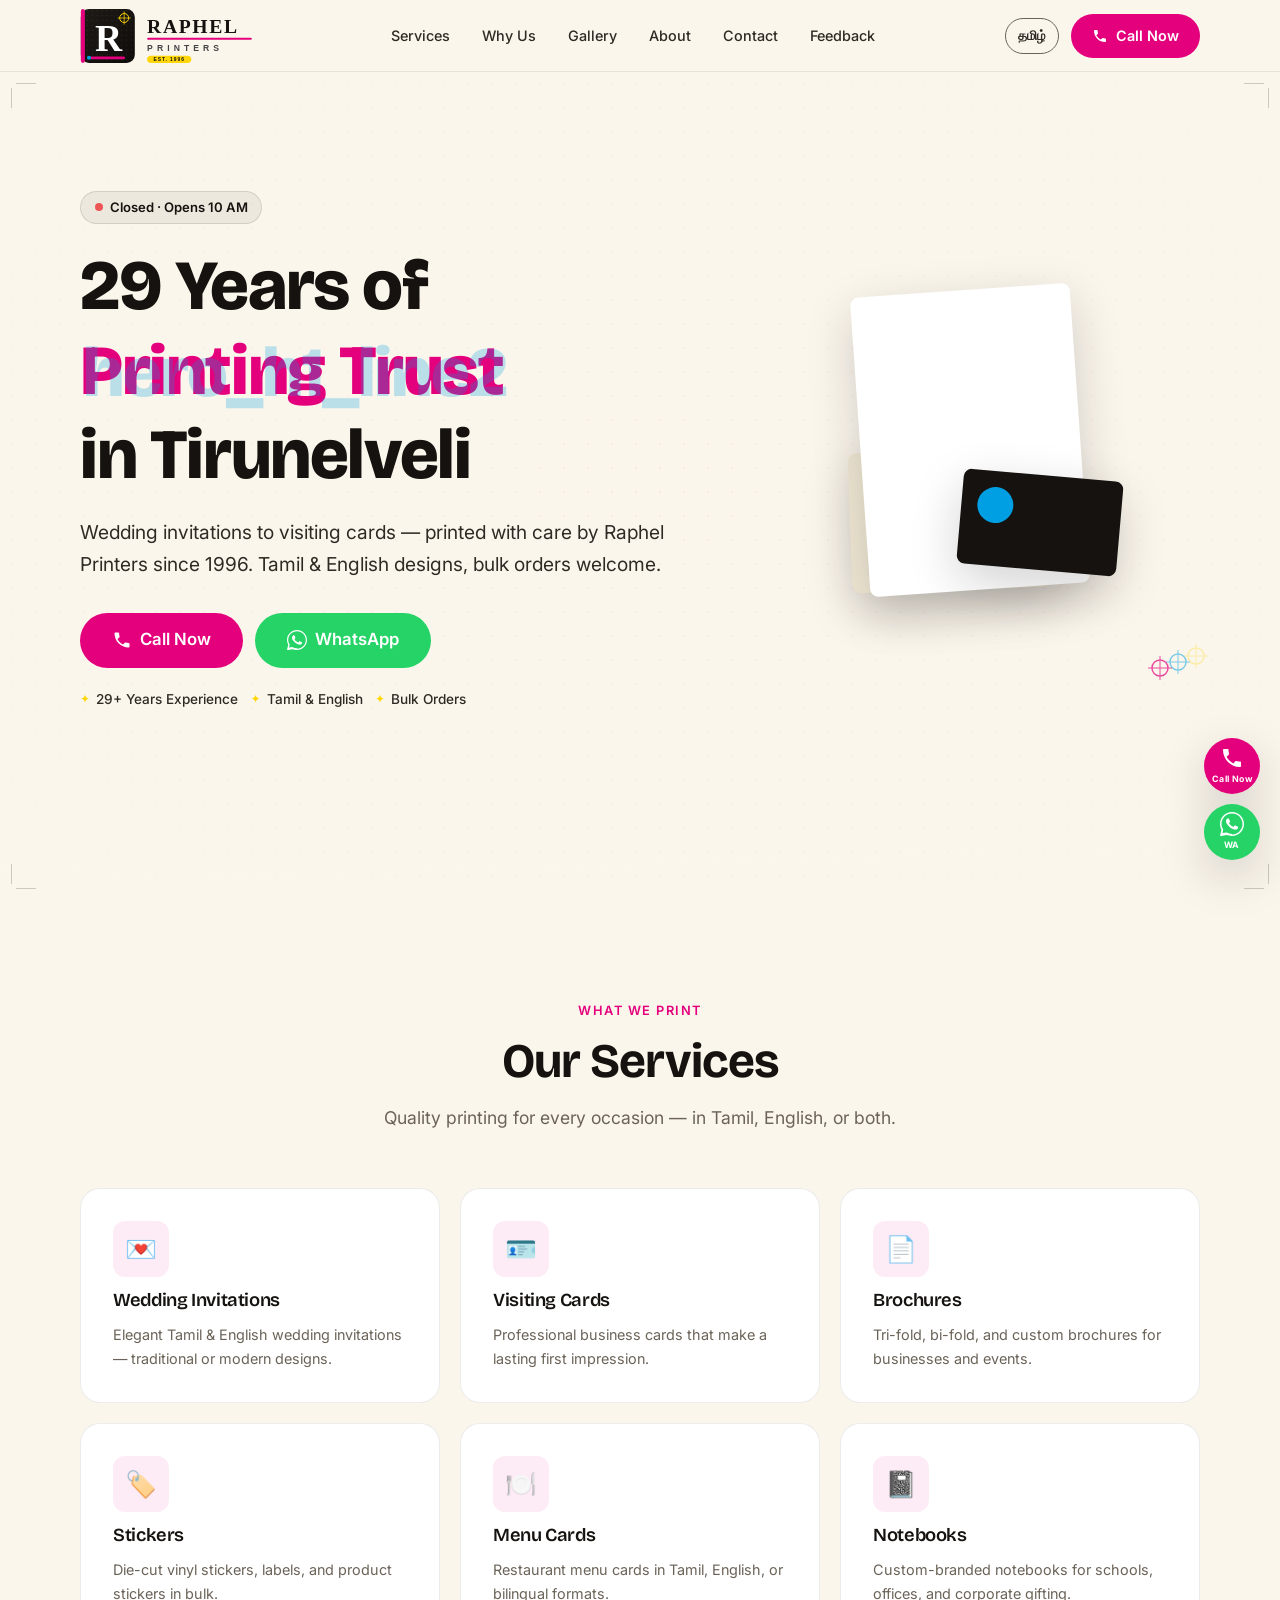
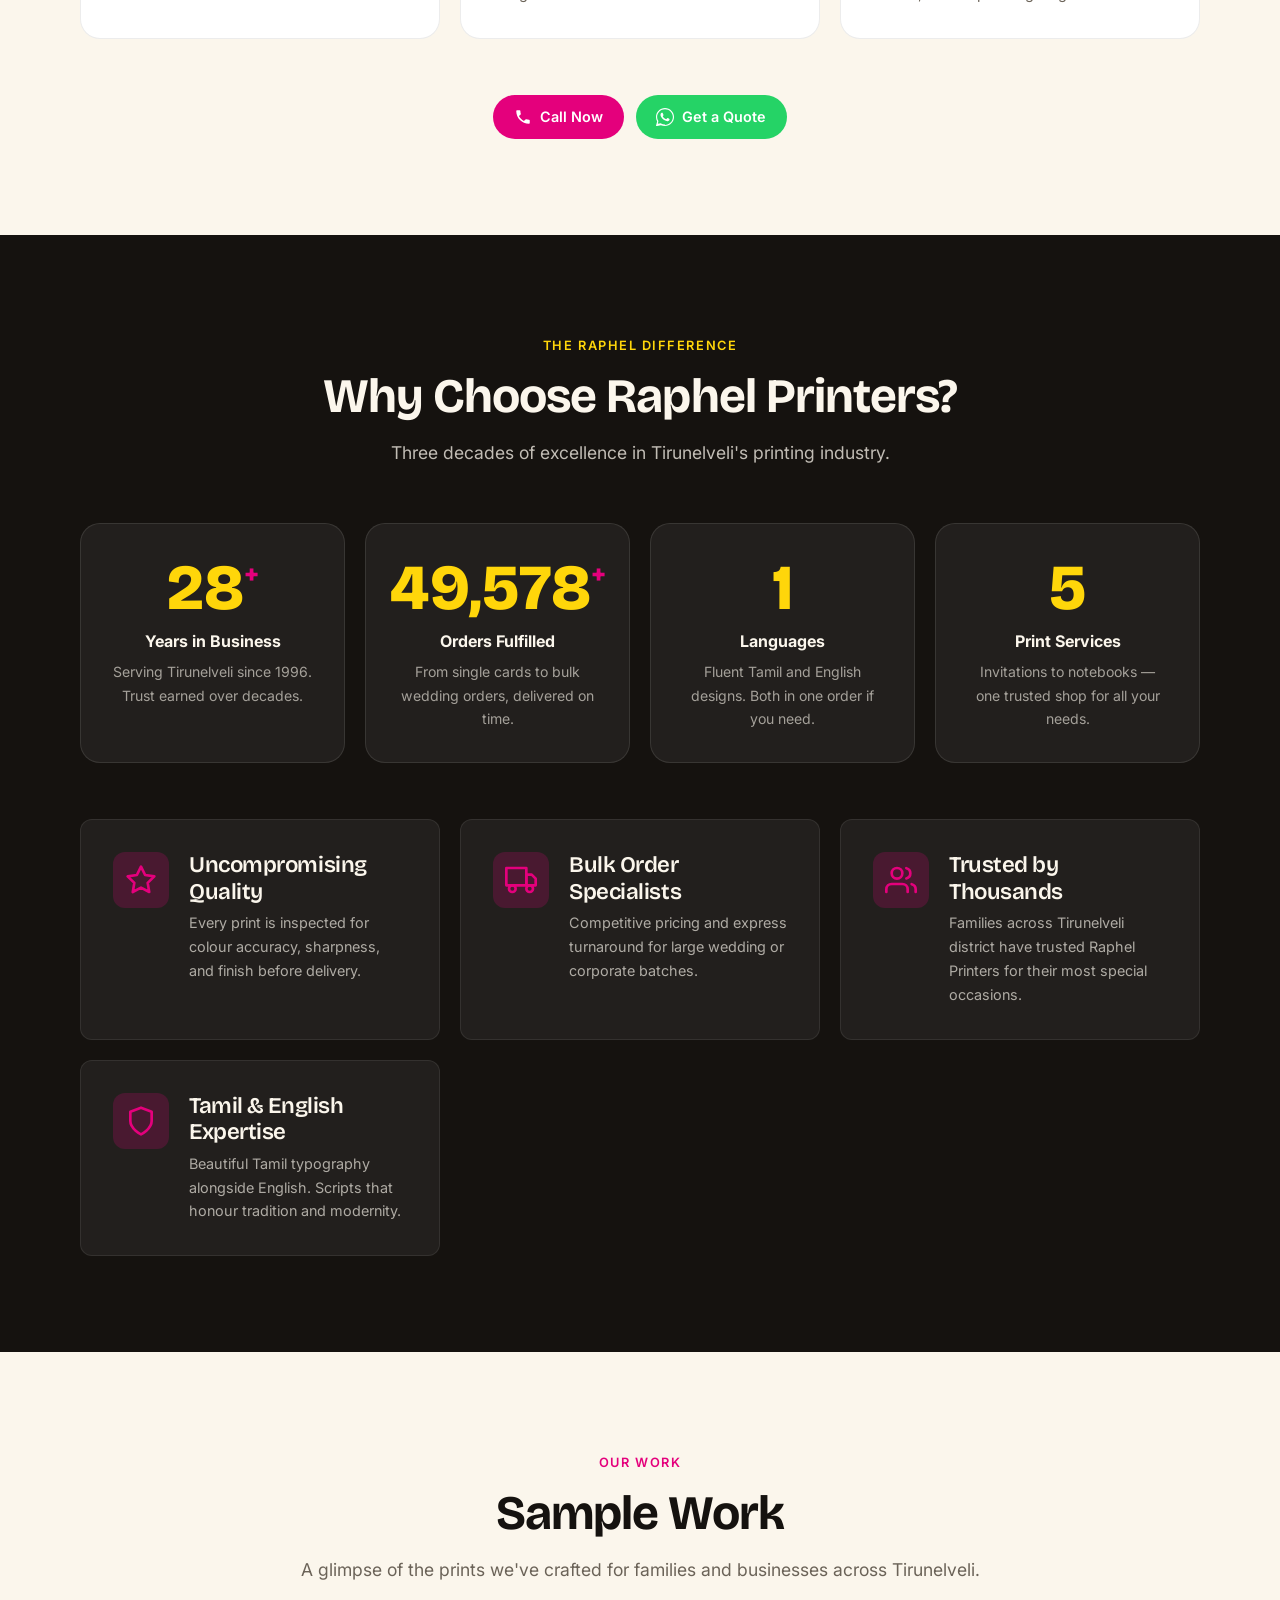
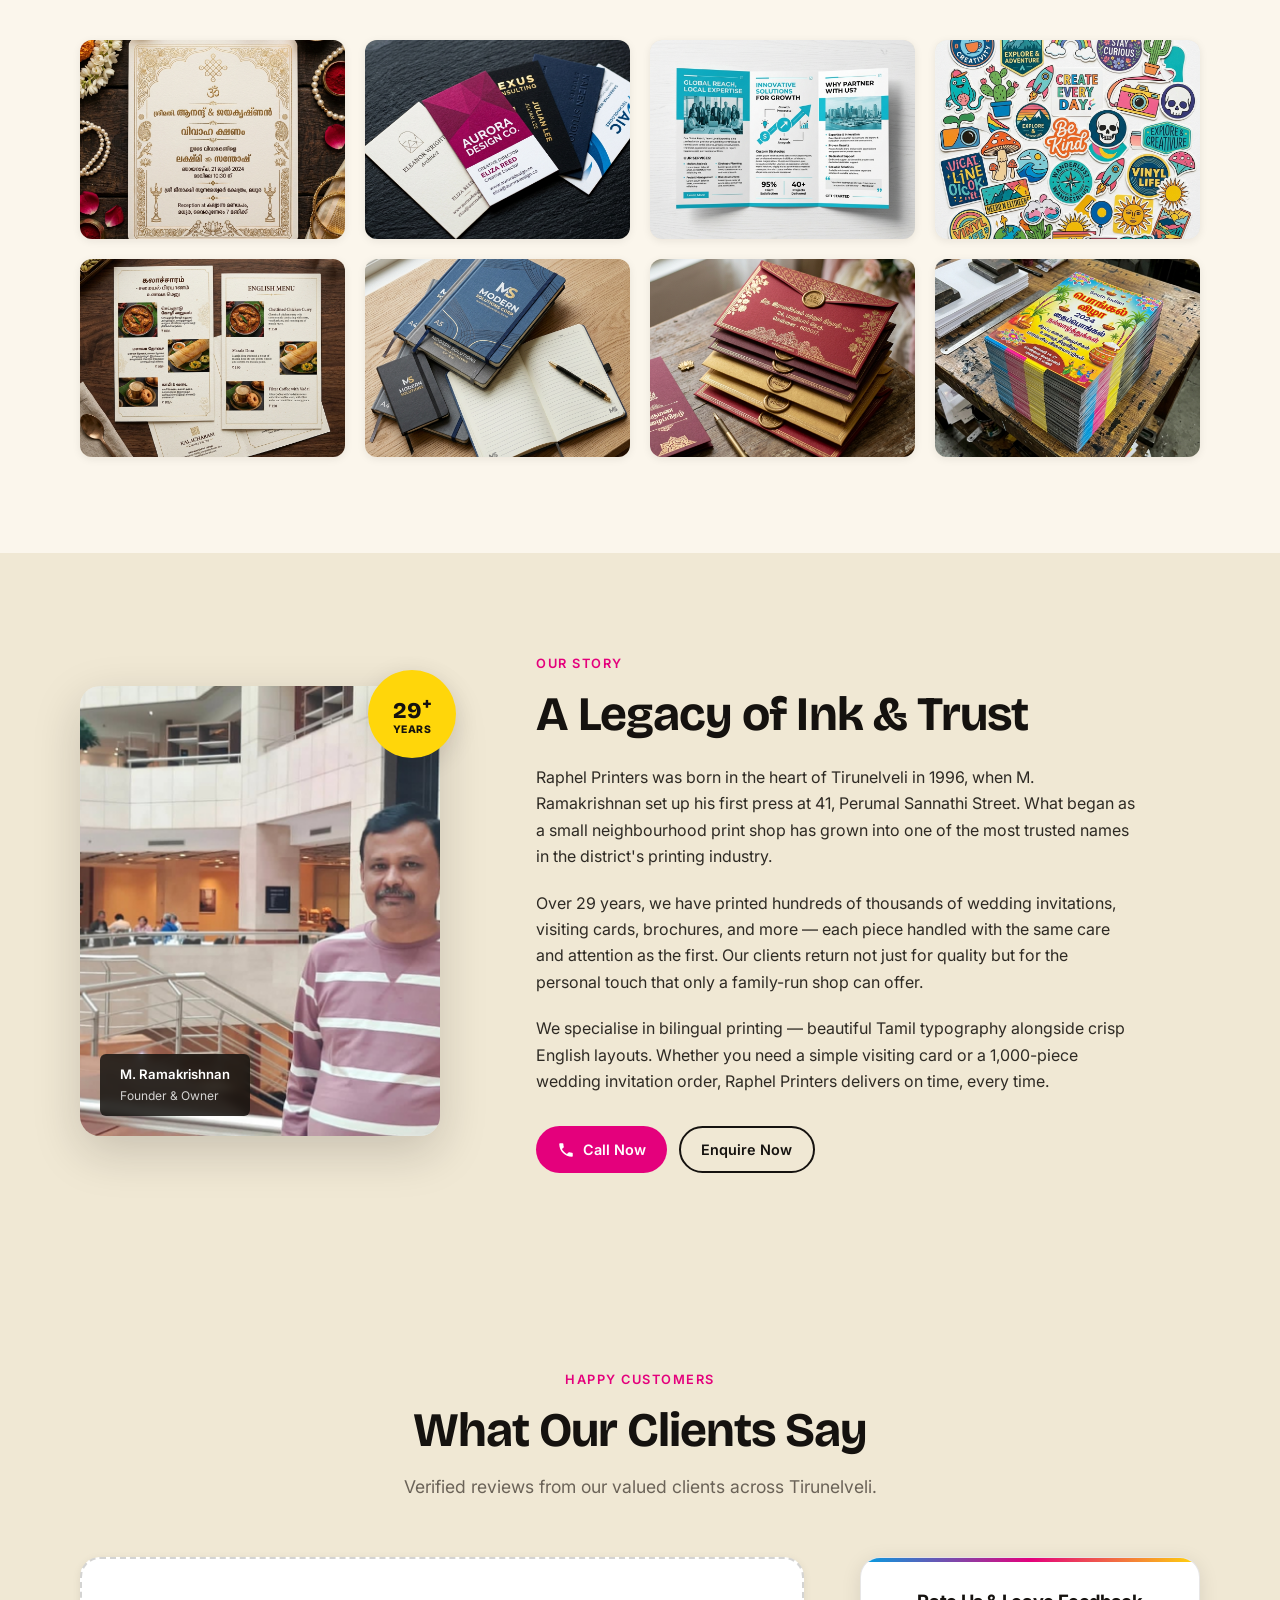
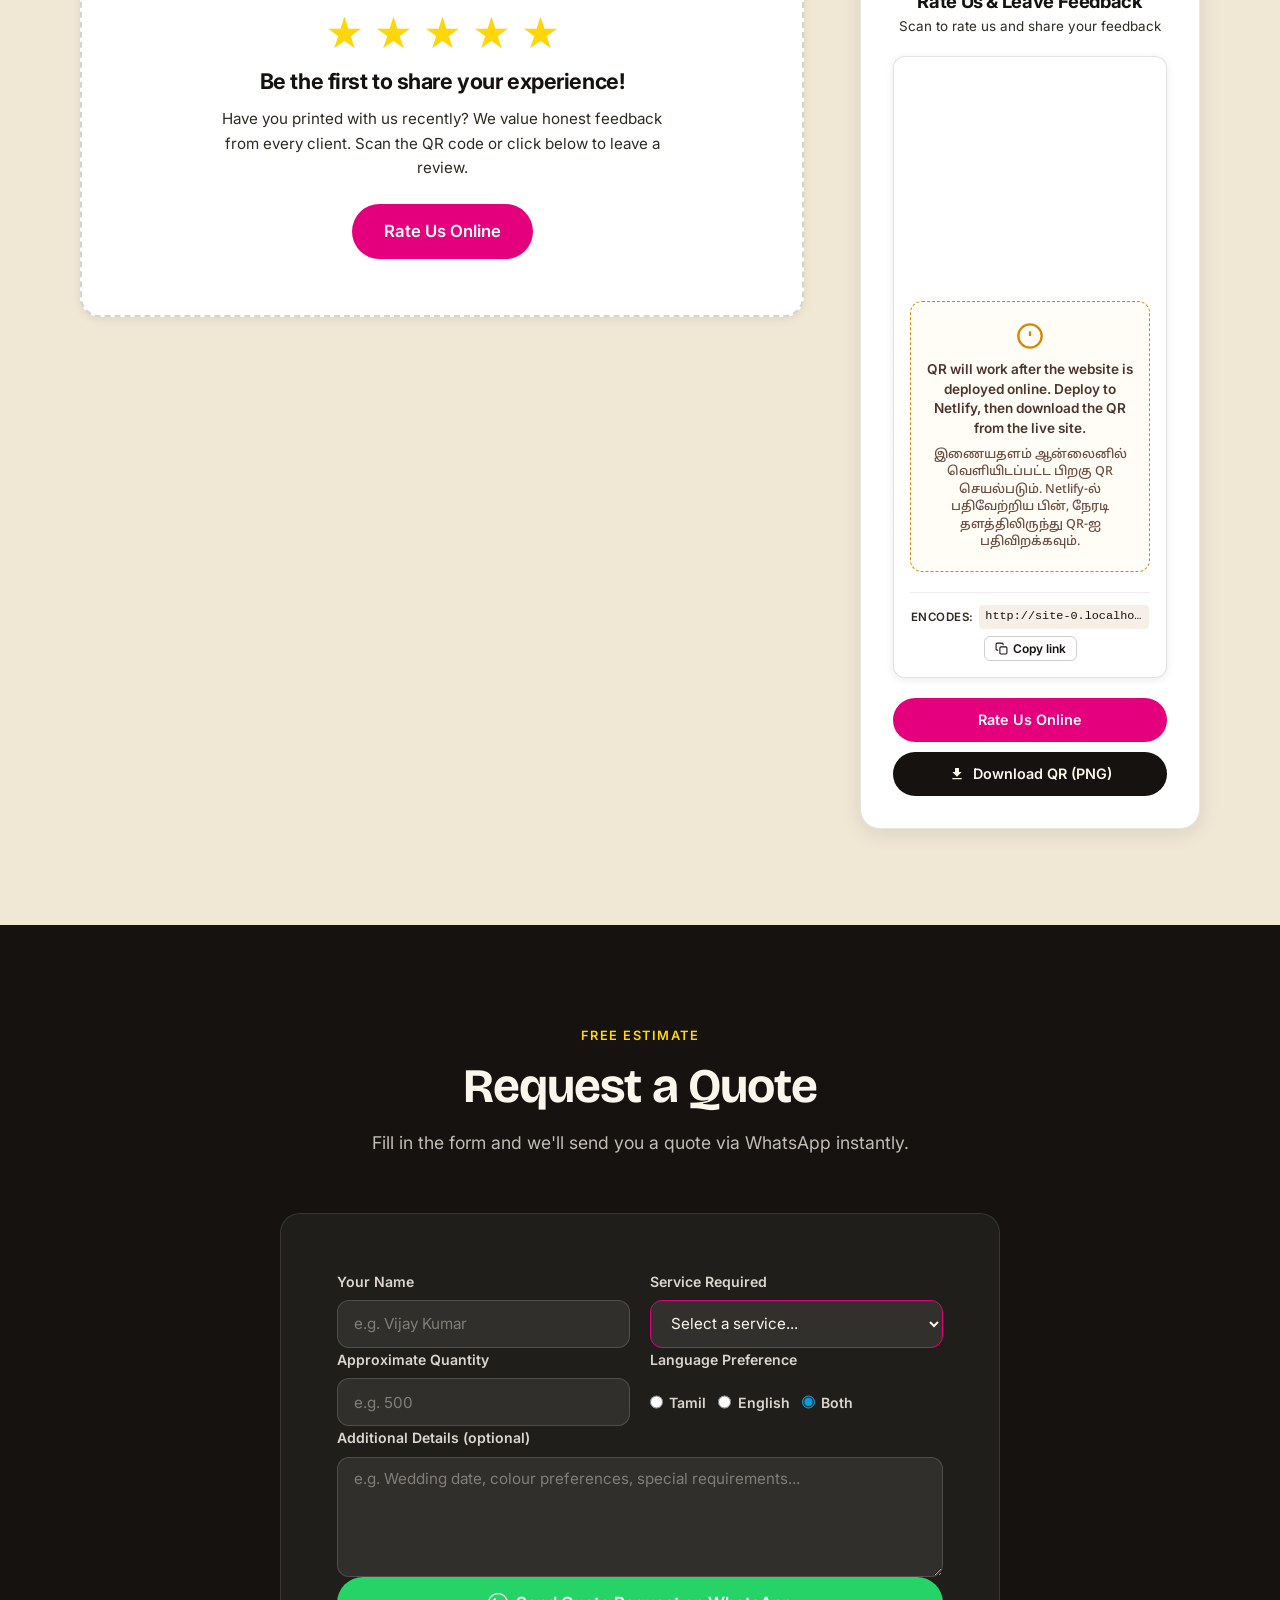
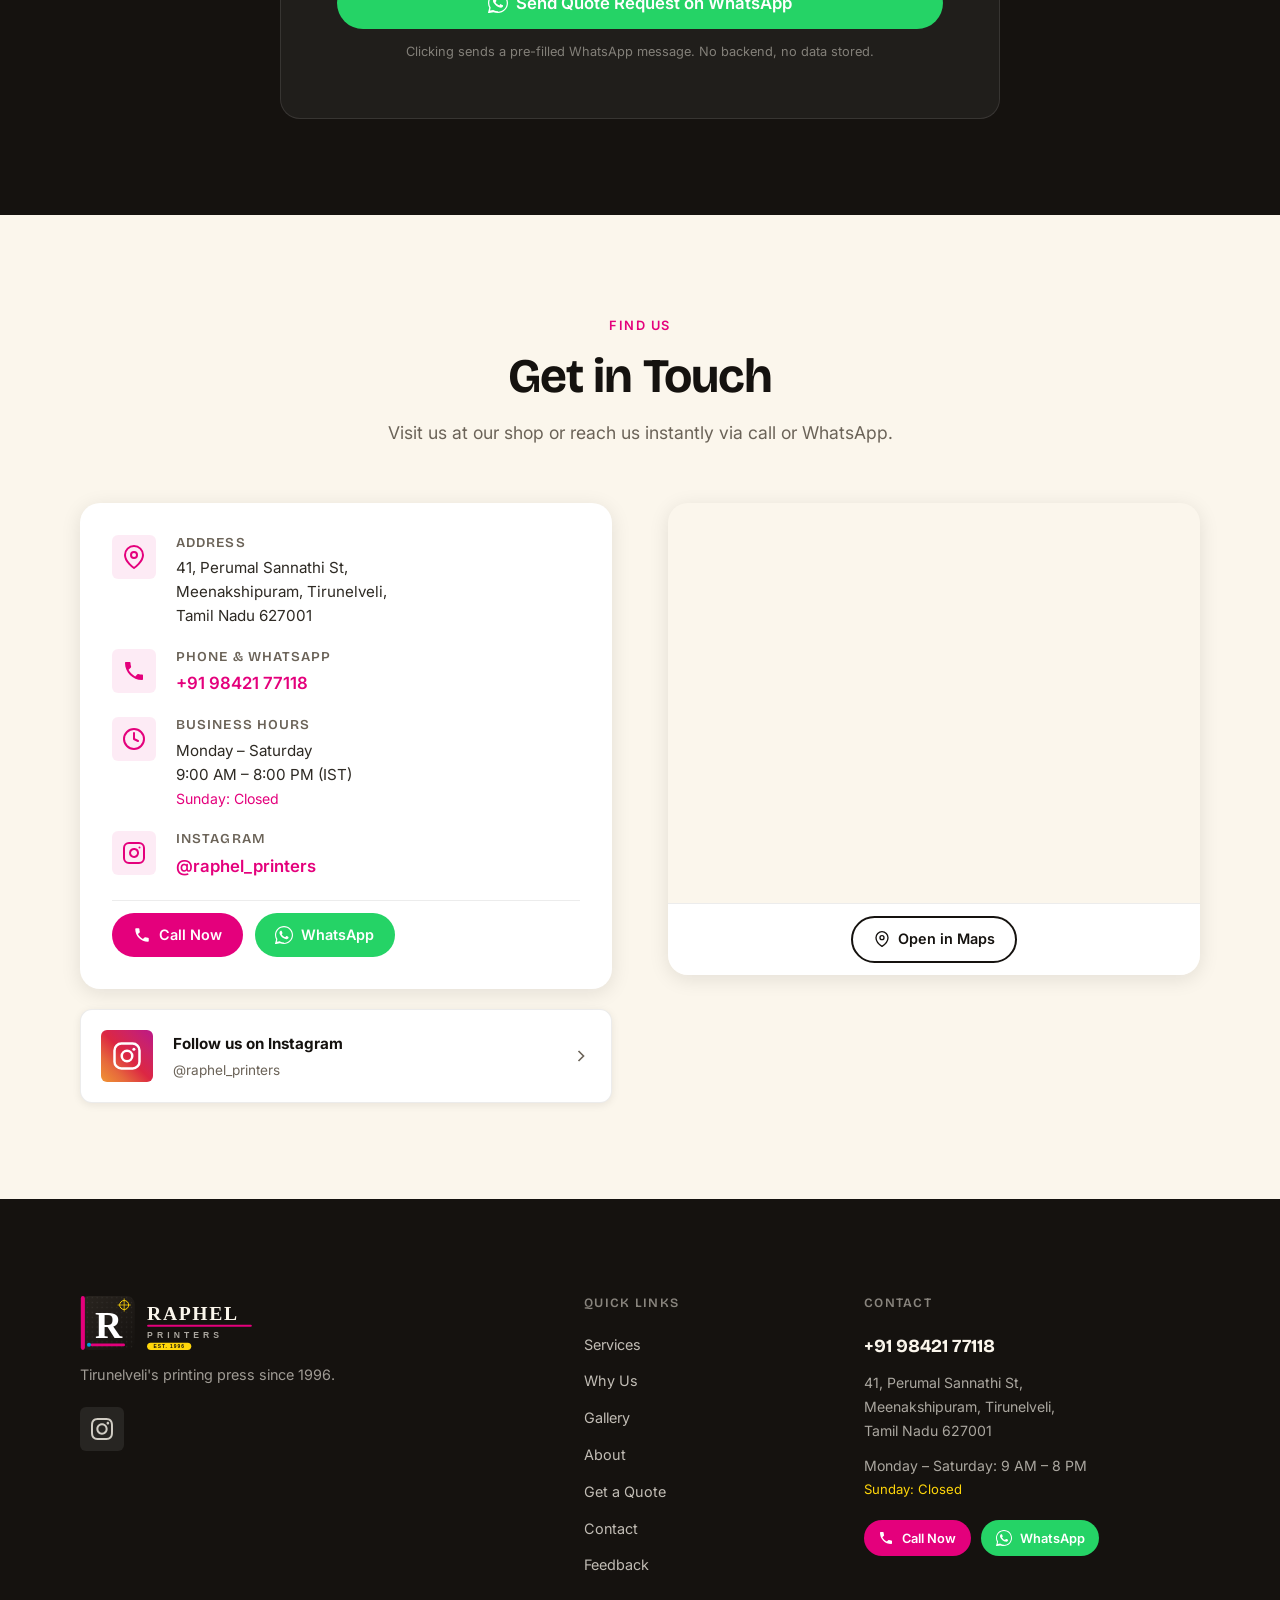
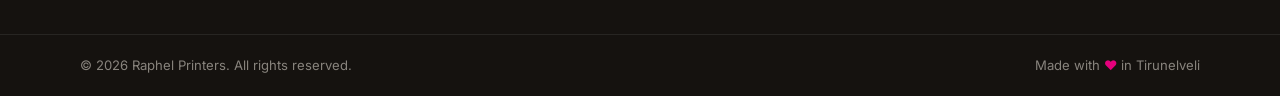
==== index.html @ 4a2b10a0 "Initial commit: Raphel Printers website" ====
<!DOCTYPE html>
<html lang="en" data-lang="en">
<head>
  <meta charset="UTF-8" />
  <meta name="viewport" content="width=device-width, initial-scale=1.0" />

  <!-- Primary Meta -->
  <title>Raphel Printers, Tirunelveli | Wedding Invitations, Visiting Cards, Brochures, Stickers</title>
  <meta name="description" content="Raphel Printers – Tirunelveli's trusted printing press for 29+ years. Wedding invitations, visiting cards, brochures, stickers, menu cards & notebooks in Tamil and English. Call +91 9842177118." />
  <meta name="keywords" content="printing press in Tirunelveli, wedding invitations Tirunelveli, visiting cards Tirunelveli, brochures Tirunelveli, stickers printing, menu cards printing, Tamil invitations, Raphel Printers" />
  <meta name="author" content="Raphel Printers" />
  <meta name="robots" content="index, follow" />

  <!-- TODO: Replace with your actual domain -->
  <link rel="canonical" href="https://raphelprinters.com/" />
  <link rel="alternate" hreflang="en" href="https://raphelprinters.com/" />
  <link rel="alternate" hreflang="ta" href="https://raphelprinters.com/?lang=ta" />

  <!-- Open Graph -->
  <meta property="og:type" content="website" />
  <meta property="og:site_name" content="Raphel Printers" />
  <meta property="og:title" content="Raphel Printers, Tirunelveli | 29 Years of Printing Excellence" />
  <meta property="og:description" content="Wedding invitations, visiting cards, brochures, stickers, menu cards & notebooks. Serving Tirunelveli since 1996. Tamil & English designs." />
  <!-- TODO: Replace with final domain -->
  <meta property="og:url" content="https://raphelprinters.com/" />
  <meta property="og:image" content="https://raphelprinters.com/images/og-image.jpg" />
  <meta property="og:locale" content="en_IN" />
  <meta property="og:locale:alternate" content="ta_IN" />

  <!-- Twitter Card -->
  <meta name="twitter:card" content="summary_large_image" />
  <meta name="twitter:title" content="Raphel Printers, Tirunelveli | Wedding Invitations & More" />
  <meta name="twitter:description" content="Tirunelveli's trusted printing press for 29+ years. Tamil & English designs. Call +91 9842177118." />
  <meta name="twitter:image" content="https://raphelprinters.com/images/og-image.jpg" />

  <!-- Fonts -->
  <link rel="preconnect" href="https://fonts.googleapis.com" />
  <link rel="preconnect" href="https://fonts.gstatic.com" crossorigin />
  <link href="https://fonts.googleapis.com/css2?family=Bricolage+Grotesque:opsz,wght@12..96,400;12..96,600;12..96,700;12..96,800&family=Inter:wght@400;500;600&family=Noto+Sans+Tamil:wght@400;600;700&display=swap" rel="stylesheet" />

  <!-- CSS -->
  <link rel="stylesheet" href="style.css" />

  <!-- Favicon (SVG inline fallback) -->
  <!-- TODO: Add a proper favicon.ico -->
  <link rel="icon" href="data:image/svg+xml,<svg xmlns='http://www.w3.org/2000/svg' viewBox='0 0 100 100'><rect width='100' height='100' rx='12' fill='%23E4007C'/><text y='72' x='18' font-size='72' font-family='serif' fill='white' font-weight='bold'>R</text></svg>" />

  <!-- JSON-LD LocalBusiness Schema -->
  <script type="application/ld+json">
  {
    "@context": "https://schema.org",
    "@type": "PrintShop",
    "name": "Raphel Printers",
    "description": "Printing press in Tirunelveli specialising in wedding invitations, visiting cards, brochures, stickers, menu cards and notebooks in Tamil and English.",
    "url": "https://raphelprinters.com/",
    "telephone": "+919842177118",
    "image": "https://raphelprinters.com/images/shop-front.jpg",
    "address": {
      "@type": "PostalAddress",
      "streetAddress": "41, Perumal Sannathi St, Meenakshipuram",
      "addressLocality": "Tirunelveli",
      "addressRegion": "Tamil Nadu",
      "postalCode": "627001",
      "addressCountry": "IN"
    },
    "geo": {
      "@type": "GeoCoordinates",
      "latitude": 8.7139,
      "longitude": 77.7567
    },
    "openingHoursSpecification": {
      "@type": "OpeningHoursSpecification",
      "dayOfWeek": ["Monday","Tuesday","Wednesday","Thursday","Friday","Saturday"],
      "opens": "09:00",
      "closes": "20:00"
    },
    "openingHours": "Mo-Sa 09:00-20:00",
    "sameAs": [
      "https://www.instagram.com/raphel_printers"
    ],
    "founder": {
      "@type": "Person",
      "name": "M. Ramakrishnan"
    },
    "foundingDate": "1996",
    "areaServed": {
      "@type": "City",
      "name": "Tirunelveli"
    }
  }
  </script>
</head>

<body>

  <!-- ═══════════════════════════════════════════════════
       SCROLL PROGRESS BAR (press roller effect)
  ══════════════════════════════════════════════════════ -->
  <div id="progress-bar" role="progressbar" aria-label="Page scroll progress" aria-valuenow="0" aria-valuemin="0" aria-valuemax="100"></div>

  <!-- ═══════════════════════════════════════════════════
       HEADER
  ══════════════════════════════════════════════════════ -->
  <header id="site-header" role="banner">
    <div class="container header-inner">
      <!-- Logo -->
      <a href="#hero" class="logo-link logo-link--badge" aria-label="Raphel Printers - Home">
        <svg viewBox="0 0 220 68" width="180" height="56" xmlns="http://www.w3.org/2000/svg" aria-label="Raphel Printers logo" role="img" style="display:block;flex-shrink:0;">
          <defs>
            <linearGradient id="inkG1" x1="0%" y1="0%" x2="100%" y2="100%">
              <stop offset="0%"   stop-color="#1E1A16"/>
              <stop offset="100%" stop-color="#0E0C0A"/>
            </linearGradient>
            <pattern id="htDots1" x="0" y="0" width="6" height="6" patternUnits="userSpaceOnUse">
              <circle cx="3" cy="3" r="0.8" fill="rgba(255,255,255,0.07)"/>
            </pattern>
          </defs>
          <rect x="1" y="1" width="66" height="66" rx="10" fill="url(#inkG1)"/>
          <rect x="1" y="1" width="66" height="66" rx="10" fill="url(#htDots1)"/>
          <rect x="1" y="1" width="5" height="66" rx="3" fill="#E4007C"/>
          <g transform="translate(54,12)">
            <circle cx="0" cy="0" r="5.5" fill="none" stroke="#FFD60A" stroke-width="1.2"/>
            <line x1="-8" y1="0" x2="8" y2="0" stroke="#FFD60A" stroke-width="0.9"/>
            <line x1="0" y1="-8" x2="0" y2="8" stroke="#FFD60A" stroke-width="0.9"/>
          </g>
          <text x="35" y="42" font-family="Georgia,'Times New Roman',serif" font-size="46" font-weight="bold" fill="white" text-anchor="middle" dominant-baseline="middle">R</text>
          <rect x="13" y="59" width="42" height="3.5" rx="1.75" fill="#E4007C"/>
          <circle cx="11" cy="60.5" r="2.5" fill="#009FE3"/>
          <text x="82" y="25" font-family="Georgia,'Times New Roman',serif" font-size="24" font-weight="bold" fill="#15120F" text-anchor="start" dominant-baseline="middle" letter-spacing="2">RAPHEL</text>
          <rect x="82" y="36" width="128" height="2.5" rx="1.25" fill="#E4007C"/>
          <text x="82" y="50" font-family="'Arial','Helvetica',sans-serif" font-size="10.5" font-weight="700" fill="#444" text-anchor="start" dominant-baseline="middle" letter-spacing="5">PRINTERS</text>
          <rect x="82" y="58" width="54" height="9" rx="4.5" fill="#FFD60A"/>
          <text x="109" y="62.5" font-family="'Arial','Helvetica',sans-serif" font-size="6" font-weight="800" fill="#15120F" text-anchor="middle" dominant-baseline="middle" letter-spacing="1.2">EST. 1996</text>
        </svg>
      </a>
      <!-- Desktop Nav -->
      <nav id="main-nav" aria-label="Main navigation">
        <ul role="list">
          <li><a href="#services" data-i18n="nav_services">Services</a></li>
          <li><a href="#why-us" data-i18n="nav_why">Why Us</a></li>
          <li><a href="#gallery" data-i18n="nav_gallery">Gallery</a></li>
          <li><a href="#about" data-i18n="nav_about">About</a></li>
          <li><a href="#contact" data-i18n="nav_contact">Contact</a></li>
          <li><a href="feedback.html" data-i18n="nav_feedback">Feedback</a></li>
        </ul>
      </nav>

      <!-- Header Controls -->
      <div class="header-controls">
        <!-- Language Toggle -->
        <button id="lang-toggle" class="lang-btn" aria-label="Switch language" title="Switch to Tamil / Switch to English">
          <span id="lang-label">தமிழ்</span>
        </button>

        <!-- Call Button (desktop) -->
        <a href="tel:+919842177118" class="btn btn-call header-call" aria-label="Call Raphel Printers">
          <svg aria-hidden="true" xmlns="http://www.w3.org/2000/svg" width="16" height="16" viewBox="0 0 24 24" fill="currentColor"><path d="M6.6 10.8c1.4 2.8 3.8 5.1 6.6 6.6l2.2-2.2c.3-.3.7-.4 1-.2 1.1.4 2.3.6 3.6.6.6 0 1 .4 1 1V20c0 .6-.4 1-1 1-9.4 0-17-7.6-17-17 0-.6.4-1 1-1h3.5c.6 0 1 .4 1 1 0 1.3.2 2.5.6 3.6.1.3 0 .7-.2 1L6.6 10.8z"/></svg>
          <span data-i18n="btn_call">Call Now</span>
        </a>

        <!-- Mobile hamburger -->
        <button id="menu-toggle" class="hamburger" aria-label="Open navigation menu" aria-expanded="false" aria-controls="main-nav">
          <span></span><span></span><span></span>
        </button>
      </div>
    </div>
  </header>

  <!-- ═══════════════════════════════════════════════════
       HERO SECTION
  ══════════════════════════════════════════════════════ -->
  <section id="hero" aria-label="Hero – Welcome to Raphel Printers">
    <!-- CMYK crop marks decorative corners -->
    <div class="crop-marks" aria-hidden="true">
      <span class="cm cm-tl"></span>
      <span class="cm cm-tr"></span>
      <span class="cm cm-bl"></span>
      <span class="cm cm-br"></span>
    </div>
    <!-- Halftone dot pattern -->
    <div class="halftone-bg" aria-hidden="true"></div>

    <div class="container hero-inner">
      <!-- Hero Text -->
      <div class="hero-text">
        <!-- Open / Closed badge -->
        <div id="open-badge" class="status-badge" role="status" aria-live="polite">
          <span class="badge-dot"></span>
          <span id="open-badge-text" data-i18n-open="badge_open" data-i18n-closed="badge_closed">Open Now</span>
        </div>

        <h1 class="hero-headline">
          <span class="headline-line" data-i18n="hero_h1_line1">29 Years of</span><br />
          <span class="headline-line headline-accent" data-i18n="hero_h1_line2">Printing Trust</span><br />
          <span class="headline-line" data-i18n="hero_h1_line3">in Tirunelveli</span>
        </h1>
        <p class="hero-tagline" data-i18n="hero_tagline">
          Wedding invitations to visiting cards — printed with care by Raphel Printers since 1996. Tamil &amp; English designs, bulk orders welcome.
        </p>

        <!-- CTA Buttons -->
        <div class="hero-ctas">
          <a href="tel:+919842177118" class="btn btn-call btn-lg" aria-label="Call Raphel Printers now">
            <svg aria-hidden="true" xmlns="http://www.w3.org/2000/svg" width="20" height="20" viewBox="0 0 24 24" fill="currentColor"><path d="M6.6 10.8c1.4 2.8 3.8 5.1 6.6 6.6l2.2-2.2c.3-.3.7-.4 1-.2 1.1.4 2.3.6 3.6.6.6 0 1 .4 1 1V20c0 .6-.4 1-1 1-9.4 0-17-7.6-17-17 0-.6.4-1 1-1h3.5c.6 0 1 .4 1 1 0 1.3.2 2.5.6 3.6.1.3 0 .7-.2 1L6.6 10.8z"/></svg>
            <span data-i18n="btn_call">Call Now</span>
          </a>
          <a href="https://wa.me/919842177118?text=Hello%20Raphel%20Printers%2C%20I%20would%20like%20to%20enquire%20about%20your%20printing%20services." class="btn btn-whatsapp btn-lg" target="_blank" rel="noopener noreferrer" aria-label="Chat with Raphel Printers on WhatsApp">
            <svg aria-hidden="true" xmlns="http://www.w3.org/2000/svg" width="20" height="20" viewBox="0 0 24 24" fill="currentColor"><path d="M17.472 14.382c-.297-.149-1.758-.867-2.03-.967-.273-.099-.471-.148-.67.15-.197.297-.767.966-.94 1.164-.173.199-.347.223-.644.075-.297-.15-1.255-.463-2.39-1.475-.883-.788-1.48-1.761-1.653-2.059-.173-.297-.018-.458.13-.606.134-.133.298-.347.446-.52.149-.174.198-.298.298-.497.099-.198.05-.371-.025-.52-.075-.149-.669-1.612-.916-2.207-.242-.579-.487-.5-.669-.51-.173-.008-.371-.01-.57-.01-.198 0-.52.074-.792.372-.272.297-1.04 1.016-1.04 2.479 0 1.462 1.065 2.875 1.213 3.074.149.198 2.096 3.2 5.077 4.487.709.306 1.262.489 1.694.625.712.227 1.36.195 1.871.118.571-.085 1.758-.719 2.006-1.413.248-.694.248-1.289.173-1.413-.074-.124-.272-.198-.57-.347z"/><path d="M12 0C5.373 0 0 5.373 0 12c0 2.118.549 4.107 1.51 5.843L.055 23.454c-.09.395.252.756.653.683l5.799-1.02C8.076 23.476 10.01 24 12 24c6.627 0 12-5.373 12-12S18.627 0 12 0zm0 22c-1.892 0-3.694-.502-5.243-1.38l-.375-.217-3.89.682.737-3.738-.243-.393C1.98 15.52 1.5 13.822 1.5 12 1.5 6.201 6.201 1.5 12 1.5S22.5 6.201 22.5 12 17.799 22.5 12 22.5z"/></svg>
            <span data-i18n="btn_whatsapp">WhatsApp</span>
          </a>
        </div>

        <!-- Quick trust signals -->
        <div class="hero-trust">
          <span class="trust-item"><span class="trust-icon" aria-hidden="true">✦</span> <span data-i18n="trust_years">29+ Years Experience</span></span>
          <span class="trust-item"><span class="trust-icon" aria-hidden="true">✦</span> <span data-i18n="trust_langs">Tamil &amp; English</span></span>
          <span class="trust-item"><span class="trust-icon" aria-hidden="true">✦</span> <span data-i18n="trust_bulk">Bulk Orders</span></span>
        </div>
      </div>

      <!-- Hero Visual: Animated print stack -->
      <div class="hero-visual" aria-hidden="true">
        <div class="print-stack">
          <div class="print-item print-invitation">
            <div class="print-inner">
              <div class="pi-header"></div>
              <div class="pi-body">
                <div class="pi-line"></div>
                <div class="pi-line pi-line--short"></div>
                <div class="pi-line pi-line--accent"></div>
                <div class="pi-line"></div>
              </div>
            </div>
          </div>
          <div class="print-item print-card">
            <div class="print-inner">
              <div class="pc-logo"></div>
              <div class="pc-lines">
                <div class="pc-line"></div>
                <div class="pc-line pc-line--sm"></div>
              </div>
            </div>
          </div>
          <div class="print-item print-brochure">
            <div class="print-inner">
              <div class="pb-panel pb-panel--left">
                <div class="pb-block"></div>
                <div class="pb-line"></div>
                <div class="pb-line"></div>
              </div>
              <div class="pb-panel pb-panel--right">
                <div class="pb-block pb-block--accent"></div>
              </div>
            </div>
          </div>
        </div>

        <!-- Registration marks -->
        <div class="reg-marks" aria-hidden="true">
          <svg class="reg-mark" viewBox="0 0 24 24" width="24" height="24">
            <circle cx="12" cy="12" r="8" fill="none" stroke="#E4007C" stroke-width="1.5"/>
            <line x1="12" y1="0" x2="12" y2="24" stroke="#E4007C" stroke-width="1"/>
            <line x1="0" y1="12" x2="24" y2="12" stroke="#E4007C" stroke-width="1"/>
          </svg>
          <svg class="reg-mark reg-mark--cyan" viewBox="0 0 24 24" width="24" height="24">
            <circle cx="12" cy="12" r="8" fill="none" stroke="#009FE3" stroke-width="1.5"/>
            <line x1="12" y1="0" x2="12" y2="24" stroke="#009FE3" stroke-width="1"/>
            <line x1="0" y1="12" x2="24" y2="12" stroke="#009FE3" stroke-width="1"/>
          </svg>
          <svg class="reg-mark reg-mark--yellow" viewBox="0 0 24 24" width="24" height="24">
            <circle cx="12" cy="12" r="8" fill="none" stroke="#FFD60A" stroke-width="1.5"/>
            <line x1="12" y1="0" x2="12" y2="24" stroke="#FFD60A" stroke-width="1"/>
            <line x1="0" y1="12" x2="24" y2="12" stroke="#FFD60A" stroke-width="1"/>
          </svg>
        </div>
      </div>
    </div>

    <!-- Wave divider -->
    <div class="hero-wave" aria-hidden="true">
      <svg viewBox="0 0 1440 80" xmlns="http://www.w3.org/2000/svg" preserveAspectRatio="none">
        <path d="M0,40 C360,80 1080,0 1440,40 L1440,80 L0,80 Z" fill="var(--paper)"/>
      </svg>
    </div>
  </section>

  <!-- ═══════════════════════════════════════════════════
       SERVICES SECTION
  ══════════════════════════════════════════════════════ -->
  <section id="services" aria-labelledby="services-heading">
    <div class="container">
      <div class="section-header">
        <span class="section-eyebrow" data-i18n="services_eyebrow">What We Print</span>
        <h2 id="services-heading" data-i18n="services_heading">Our Services</h2>
        <p class="section-subtitle" data-i18n="services_subtitle">Quality printing for every occasion — in Tamil, English, or both.</p>
      </div>

      <!-- Services grid — populated by JS -->
      <div id="services-grid" class="services-grid" role="list"></div>

      <!-- Section CTA -->
      <div class="section-cta">
        <a href="tel:+919842177118" class="btn btn-call" aria-label="Call us about printing services">
          <svg aria-hidden="true" xmlns="http://www.w3.org/2000/svg" width="18" height="18" viewBox="0 0 24 24" fill="currentColor"><path d="M6.6 10.8c1.4 2.8 3.8 5.1 6.6 6.6l2.2-2.2c.3-.3.7-.4 1-.2 1.1.4 2.3.6 3.6.6.6 0 1 .4 1 1V20c0 .6-.4 1-1 1-9.4 0-17-7.6-17-17 0-.6.4-1 1-1h3.5c.6 0 1 .4 1 1 0 1.3.2 2.5.6 3.6.1.3 0 .7-.2 1L6.6 10.8z"/></svg>
          <span data-i18n="btn_call">Call Now</span>
        </a>
        <a href="https://wa.me/919842177118?text=Hello%20Raphel%20Printers%2C%20I%20would%20like%20a%20quote%20for%20your%20services." class="btn btn-whatsapp" target="_blank" rel="noopener noreferrer" aria-label="Request a quote on WhatsApp">
          <svg aria-hidden="true" xmlns="http://www.w3.org/2000/svg" width="18" height="18" viewBox="0 0 24 24" fill="currentColor"><path d="M17.472 14.382c-.297-.149-1.758-.867-2.03-.967-.273-.099-.471-.148-.67.15-.197.297-.767.966-.94 1.164-.173.199-.347.223-.644.075-.297-.15-1.255-.463-2.39-1.475-.883-.788-1.48-1.761-1.653-2.059-.173-.297-.018-.458.13-.606.134-.133.298-.347.446-.52.149-.174.198-.298.298-.497.099-.198.05-.371-.025-.52-.075-.149-.669-1.612-.916-2.207-.242-.579-.487-.5-.669-.51-.173-.008-.371-.01-.57-.01-.198 0-.52.074-.792.372-.272.297-1.04 1.016-1.04 2.479 0 1.462 1.065 2.875 1.213 3.074.149.198 2.096 3.2 5.077 4.487.709.306 1.262.489 1.694.625.712.227 1.36.195 1.871.118.571-.085 1.758-.719 2.006-1.413.248-.694.248-1.289.173-1.413-.074-.124-.272-.198-.57-.347z"/><path d="M12 0C5.373 0 0 5.373 0 12c0 2.118.549 4.107 1.51 5.843L.055 23.454c-.09.395.252.756.653.683l5.799-1.02C8.076 23.476 10.01 24 12 24c6.627 0 12-5.373 12-12S18.627 0 12 0zm0 22c-1.892 0-3.694-.502-5.243-1.38l-.375-.217-3.89.682.737-3.738-.243-.393C1.98 15.52 1.5 13.822 1.5 12 1.5 6.201 6.201 1.5 12 1.5S22.5 6.201 22.5 12 17.799 22.5 12 22.5z"/></svg>
          <span data-i18n="btn_get_quote">Get a Quote</span>
        </a>
      </div>
    </div>
  </section>

  <!-- ═══════════════════════════════════════════════════
       WHY RAPHEL SECTION
  ══════════════════════════════════════════════════════ -->
  <section id="why-us" class="section-dark" aria-labelledby="why-heading">
    <div class="container">
      <div class="section-header section-header--light">
        <span class="section-eyebrow section-eyebrow--light" data-i18n="why_eyebrow">The Raphel Difference</span>
        <h2 id="why-heading" data-i18n="why_heading">Why Choose Raphel Printers?</h2>
        <p class="section-subtitle section-subtitle--light" data-i18n="why_subtitle">Three decades of excellence in Tirunelveli's printing industry.</p>
      </div>

      <div class="why-grid">
        <!-- Counter cards -->
        <div class="why-stat" data-reveal>
          <div class="stat-number">
            <span class="counter" data-target="29" aria-label="29 plus">0</span><span class="stat-plus">+</span>
          </div>
          <div class="stat-label" data-i18n="why_years_label">Years in Business</div>
          <div class="stat-desc" data-i18n="why_years_desc">Serving Tirunelveli since 1996. Trust earned over decades.</div>
        </div>

        <div class="why-stat" data-reveal>
          <div class="stat-number">
            <span class="counter" data-target="50000" aria-label="50000 plus">0</span><span class="stat-plus">+</span>
          </div>
          <div class="stat-label" data-i18n="why_orders_label">Orders Fulfilled</div>
          <div class="stat-desc" data-i18n="why_orders_desc">From single cards to bulk wedding orders, delivered on time.</div>
        </div>

        <div class="why-stat" data-reveal>
          <div class="stat-number">
            <span class="counter" data-target="2" aria-label="2">0</span>
          </div>
          <div class="stat-label" data-i18n="why_langs_label">Languages</div>
          <div class="stat-desc" data-i18n="why_langs_desc">Fluent Tamil and English designs. Both in one order if you need.</div>
        </div>

        <div class="why-stat" data-reveal>
          <div class="stat-number">
            <span class="counter" data-target="6" aria-label="6">0</span>
          </div>
          <div class="stat-label" data-i18n="why_services_label">Print Services</div>
          <div class="stat-desc" data-i18n="why_services_desc">Invitations to notebooks — one trusted shop for all your needs.</div>
        </div>
      </div>

      <!-- Feature list -->
      <div class="why-features">
        <div class="why-feature" data-reveal>
          <div class="feature-icon" aria-hidden="true">
            <svg xmlns="http://www.w3.org/2000/svg" width="32" height="32" viewBox="0 0 24 24" fill="none" stroke="currentColor" stroke-width="2" stroke-linecap="round" stroke-linejoin="round"><path d="M12 2l3.09 6.26L22 9.27l-5 4.87 1.18 6.88L12 17.77l-6.18 3.25L7 14.14 2 9.27l6.91-1.01L12 2z"/></svg>
          </div>
          <div>
            <h3 data-i18n="feat_quality_h">Uncompromising Quality</h3>
            <p data-i18n="feat_quality_p">Every print is inspected for colour accuracy, sharpness, and finish before delivery.</p>
          </div>
        </div>
        <div class="why-feature" data-reveal>
          <div class="feature-icon" aria-hidden="true">
            <svg xmlns="http://www.w3.org/2000/svg" width="32" height="32" viewBox="0 0 24 24" fill="none" stroke="currentColor" stroke-width="2" stroke-linecap="round" stroke-linejoin="round"><rect x="1" y="3" width="15" height="13"/><polygon points="16 8 20 8 23 11 23 16 16 16 16 8"/><circle cx="5.5" cy="18.5" r="2.5"/><circle cx="18.5" cy="18.5" r="2.5"/></svg>
          </div>
          <div>
            <h3 data-i18n="feat_bulk_h">Bulk Order Specialists</h3>
            <p data-i18n="feat_bulk_p">Competitive pricing and express turnaround for large wedding or corporate batches.</p>
          </div>
        </div>
        <div class="why-feature" data-reveal>
          <div class="feature-icon" aria-hidden="true">
            <svg xmlns="http://www.w3.org/2000/svg" width="32" height="32" viewBox="0 0 24 24" fill="none" stroke="currentColor" stroke-width="2" stroke-linecap="round" stroke-linejoin="round"><path d="M17 21v-2a4 4 0 0 0-4-4H5a4 4 0 0 0-4 4v2"/><circle cx="9" cy="7" r="4"/><path d="M23 21v-2a4 4 0 0 0-3-3.87"/><path d="M16 3.13a4 4 0 0 1 0 7.75"/></svg>
          </div>
          <div>
            <h3 data-i18n="feat_trust_h">Trusted by Thousands</h3>
            <p data-i18n="feat_trust_p">Families across Tirunelveli district have trusted Raphel Printers for their most special occasions.</p>
          </div>
        </div>
        <div class="why-feature" data-reveal>
          <div class="feature-icon" aria-hidden="true">
            <svg xmlns="http://www.w3.org/2000/svg" width="32" height="32" viewBox="0 0 24 24" fill="none" stroke="currentColor" stroke-width="2" stroke-linecap="round" stroke-linejoin="round"><path d="M12 22s8-4 8-10V5l-8-3-8 3v7c0 6 8 10 8 10z"/></svg>
          </div>
          <div>
            <h3 data-i18n="feat_tamilen_h">Tamil &amp; English Expertise</h3>
            <p data-i18n="feat_tamilen_p">Beautiful Tamil typography alongside English. Scripts that honour tradition and modernity.</p>
          </div>
        </div>
      </div>
    </div>
  </section>

  <!-- ═══════════════════════════════════════════════════
       GALLERY SECTION
  ══════════════════════════════════════════════════════ -->
  <section id="gallery" aria-labelledby="gallery-heading">
    <div class="container">
      <div class="section-header">
        <span class="section-eyebrow" data-i18n="gallery_eyebrow">Our Work</span>
        <h2 id="gallery-heading" data-i18n="gallery_heading">Sample Work</h2>
        <p class="section-subtitle" data-i18n="gallery_subtitle">A glimpse of the prints we've crafted for families and businesses across Tirunelveli.</p>
      </div>

      <!-- Gallery grid — populated by JS -->
      <div id="gallery-grid" class="gallery-grid" role="list" aria-label="Sample work gallery"></div>
    </div>

    <!-- Lightbox -->
    <div id="lightbox" class="lightbox" role="dialog" aria-modal="true" aria-label="Image lightbox" hidden>
      <button id="lightbox-close" class="lightbox-close" aria-label="Close image viewer">&times;</button>
      <button id="lightbox-prev" class="lightbox-nav lightbox-prev" aria-label="Previous image">&#8249;</button>
      <button id="lightbox-next" class="lightbox-nav lightbox-next" aria-label="Next image">&#8250;</button>
      <div class="lightbox-content">
        <img id="lightbox-img" src="" alt="" />
        <p id="lightbox-caption" class="lightbox-caption"></p>
      </div>
    </div>
  </section>

  <!-- ═══════════════════════════════════════════════════
       ABOUT SECTION
  ══════════════════════════════════════════════════════ -->
  <section id="about" class="section-paper" aria-labelledby="about-heading">
    <div class="container about-inner">
      <!-- Owner photo -->
      <div class="about-visual" data-reveal>
        <div class="owner-photo-wrap">
          <img src="images/owner.jpg"
               alt="M. Ramakrishnan, owner and founder of Raphel Printers, Tirunelveli"
               class="owner-photo"
               width="400" height="450"
               loading="lazy"
               onerror="this.src='data:image/svg+xml,%3Csvg xmlns=\'http://www.w3.org/2000/svg\' width=\'400\' height=\'450\' viewBox=\'0 0 400 450\'%3E%3Crect width=\'400\' height=\'450\' fill=\'%23F0E8D8\'/%3E%3Ccircle cx=\'200\' cy=\'160\' r=\'70\' fill=\'%23D4C5A9\'/%3E%3Cellipse cx=\'200\' cy=\'380\' rx=\'120\' ry=\'90\' fill=\'%23D4C5A9\'/%3E%3C/svg%3E';" />
          <div class="owner-stamp" aria-hidden="true">
            <span>M. Ramakrishnan</span>
            <span data-i18n="owner_title">Founder &amp; Owner</span>
          </div>
        </div>
        <!-- 29 years badge -->
        <div class="years-badge" aria-label="29 plus years experience">
          <span class="years-num">29<sup>+</sup></span>
          <span class="years-text" data-i18n="years_badge">Years</span>
        </div>
      </div>

      <!-- About text -->
      <div class="about-text" data-reveal>
        <span class="section-eyebrow" data-i18n="about_eyebrow">Our Story</span>
        <h2 id="about-heading" data-i18n="about_heading">A Legacy of Ink &amp; Trust</h2>
        <p data-i18n="about_p1">
          Raphel Printers was born in the heart of Tirunelveli in 1996, when M. Ramakrishnan set up his first press at 41, Perumal Sannathi Street. What began as a small neighbourhood print shop has grown into one of the most trusted names in the district's printing industry.
        </p>
        <p data-i18n="about_p2">
          Over 29 years, we have printed hundreds of thousands of wedding invitations, visiting cards, brochures, and more — each piece handled with the same care and attention as the first. Our clients return not just for quality but for the personal touch that only a family-run shop can offer.
        </p>
        <p data-i18n="about_p3">
          We specialise in bilingual printing — beautiful Tamil typography alongside crisp English layouts. Whether you need a simple visiting card or a 1,000-piece wedding invitation order, Raphel Printers delivers on time, every time.
        </p>

        <div class="about-ctas">
          <a href="tel:+919842177118" class="btn btn-call" aria-label="Call us">
            <svg aria-hidden="true" xmlns="http://www.w3.org/2000/svg" width="18" height="18" viewBox="0 0 24 24" fill="currentColor"><path d="M6.6 10.8c1.4 2.8 3.8 5.1 6.6 6.6l2.2-2.2c.3-.3.7-.4 1-.2 1.1.4 2.3.6 3.6.6.6 0 1 .4 1 1V20c0 .6-.4 1-1 1-9.4 0-17-7.6-17-17 0-.6.4-1 1-1h3.5c.6 0 1 .4 1 1 0 1.3.2 2.5.6 3.6.1.3 0 .7-.2 1L6.6 10.8z"/></svg>
            <span data-i18n="btn_call">Call Now</span>
          </a>
          <a href="https://wa.me/919842177118?text=Hello%20Raphel%20Printers%2C%20I%20would%20like%20to%20know%20more%20about%20your%20services." class="btn btn-outline-ink" target="_blank" rel="noopener noreferrer" aria-label="Message us on WhatsApp">
            <span data-i18n="btn_enquire">Enquire Now</span>
          </a>
        </div>
      </div>
    </div>
  </section>

  <!-- ═══════════════════════════════════════════════════
       TESTIMONIALS SECTION (Real Customer Feedback & QR)
  ══════════════════════════════════════════════════════ -->
  <section id="testimonials" aria-labelledby="testimonials-heading">
    <div class="container">
      <div class="section-header">
        <span class="section-eyebrow" data-i18n="test_eyebrow">Happy Customers</span>
        <h2 id="testimonials-heading" data-i18n="test_heading">What Our Clients Say</h2>
        <p class="section-subtitle" data-i18n="test_subtitle">Verified reviews from our valued clients across Tirunelveli.</p>
      </div>

      <div class="testimonials-layout">
        <!-- Main: Testimonials Slider OR Friendly Empty State -->
        <div class="testimonials-main">
          
          <!-- Testimonials Slider (dynamically populated from approved Firebase reviews) -->
          <div id="testimonials-slider-wrapper" class="testimonials-slider-wrapper" role="region" aria-label="Customer testimonials" hidden>
            <div id="testimonials-slider" class="testimonials-slider"></div>
            <div class="slider-controls" role="group" aria-label="Slider navigation">
              <button id="slider-prev" class="slider-btn" aria-label="Previous testimonial">&#8249;</button>
              <div id="slider-dots" class="slider-dots" role="tablist" aria-label="Select testimonial"></div>
              <button id="slider-next" class="slider-btn" aria-label="Next testimonial">&#8250;</button>
            </div>
          </div>

          <!-- Friendly Empty State (shown when no approved reviews yet) -->
          <div id="testimonials-empty-state" class="testimonial-empty-state" role="status">
            <div class="empty-star-icon" aria-hidden="true">★ ★ ★ ★ ★</div>
            <h3 class="empty-title" data-i18n="test_empty_title">Be the first to share your experience!</h3>
            <p class="empty-desc" data-i18n="test_empty_desc">Have you printed with us recently? We value honest feedback from every client. Scan the QR code or click below to leave a review.</p>
            <div class="empty-actions">
              <a href="feedback.html" class="btn btn-call btn-lg">
                <span data-i18n="qr_rate_btn">Rate Us &amp; Leave Feedback</span>
              </a>
            </div>
          </div>

        </div>

        <!-- Sidebar / Panel: QR Code and Direct Review Actions -->
        <aside class="feedback-qr-panel" aria-label="Customer feedback QR code">
          <h3 class="qr-panel-title" data-i18n="qr_heading">Rate Us &amp; Leave Feedback</h3>
          <p class="qr-panel-desc" data-i18n="qr_subtitle">Scan to rate us and share your feedback</p>
          
          <div class="qr-code-wrapper">
            <div id="testimonials-qr-box" aria-label="QR Code to feedback page"></div>
            
            <!-- Notice shown during local preview (file://, localhost, private IP) -->
            <div id="qr-local-notice" class="qr-local-notice" hidden>
              <div class="qr-notice-icon" aria-hidden="true">
                <svg xmlns="http://www.w3.org/2000/svg" width="28" height="28" viewBox="0 0 24 24" fill="none" stroke="currentColor" stroke-width="2">
                  <circle cx="12" cy="12" r="10"></circle>
                  <line x1="12" y1="8" x2="12" y2="12"></line>
                  <line x1="12" y1="16" x2="12.01" y2="16"></line>
                </svg>
              </div>
              <p class="qr-notice-en" data-i18n="qr_local_notice_en">QR will work after the website is deployed online. Deploy to Netlify, then download the QR from the live site.</p>
              <p class="qr-notice-ta" data-i18n="qr_local_notice_ta">இணையதளம் ஆன்லைனில் வெளியிடப்பட்ட பிறகு QR செயல்படும். Netlify-ல் பதிவேற்றிய பின், நேரடி தளத்திலிருந்து QR-ஐ பதிவிறக்கவும்.</p>
            </div>

            <!-- Exact encoded link and Copy button (shown under the QR when live) -->
            <div id="qr-link-box" class="qr-link-box" hidden>
              <div class="qr-link-details">
                <span class="qr-link-label" data-i18n="qr_link_label">Encodes:</span>
                <code id="qr-encoded-url" class="qr-encoded-url"></code>
              </div>
              <button type="button" id="btn-copy-qr-link" class="btn-copy-link" aria-label="Copy encoded link">
                <svg aria-hidden="true" xmlns="http://www.w3.org/2000/svg" width="13" height="13" viewBox="0 0 24 24" fill="none" stroke="currentColor" stroke-width="2" stroke-linecap="round" stroke-linejoin="round">
                  <rect x="9" y="9" width="13" height="13" rx="2" ry="2"></rect>
                  <path d="M5 15H4a2 2 0 0 1-2-2V4a2 2 0 0 1 2-2h9a2 2 0 0 1 2 2v1"></path>
                </svg>
                <span id="copy-qr-link-text" data-i18n="qr_copy_link">Copy link</span>
              </button>
            </div>
          </div>

          <div class="qr-actions">
            <a href="feedback.html" class="btn btn-call btn-full">
              <span data-i18n="qr_rate_btn">Rate Us Online</span>
            </a>
            <button type="button" id="btn-download-qr" class="btn btn-qr-download btn-full">
              <svg aria-hidden="true" xmlns="http://www.w3.org/2000/svg" width="16" height="16" viewBox="0 0 24 24" fill="currentColor"><path d="M19 9h-4V3H9v6H5l7 7 7-7zM5 18v2h14v-2H5z"/></svg>
              <span data-i18n="qr_download_btn">Download QR (PNG)</span>
            </button>
          </div>
        </aside>
      </div>

    </div>
  </section>

  <!-- ═══════════════════════════════════════════════════
       QUOTE REQUEST FORM SECTION
  ══════════════════════════════════════════════════════ -->
  <section id="quote" class="section-dark" aria-labelledby="quote-heading">
    <div class="container">
      <div class="section-header section-header--light">
        <span class="section-eyebrow section-eyebrow--light" data-i18n="quote_eyebrow">Free Estimate</span>
        <h2 id="quote-heading" data-i18n="quote_heading">Request a Quote</h2>
        <p class="section-subtitle section-subtitle--light" data-i18n="quote_subtitle">Fill in the form and we'll send you a quote via WhatsApp instantly.</p>
      </div>

      <form id="quote-form" class="quote-form" novalidate aria-label="Quote request form">
        <div class="form-row">
          <div class="form-group">
            <label for="q-name" data-i18n="form_name_label">Your Name</label>
            <input id="q-name" type="text" name="name" autocomplete="name" required
                   placeholder="e.g. Vijay Kumar" aria-required="true" />
          </div>
          <div class="form-group">
            <label for="q-service" data-i18n="form_service_label">Service Required</label>
            <select id="q-service" name="service" required aria-required="true">
              <option value="" data-i18n="form_service_placeholder">Select a service...</option>
              <option value="Wedding Invitations" data-i18n="svc_wedding">Wedding Invitations</option>
              <option value="Visiting Cards" data-i18n="svc_visiting">Visiting Cards</option>
              <option value="Brochures" data-i18n="svc_brochures">Brochures</option>
              <option value="Stickers" data-i18n="svc_stickers">Stickers</option>
              <option value="Menu Cards" data-i18n="svc_menu">Menu Cards</option>
              <option value="Notebooks" data-i18n="svc_notebooks">Notebooks</option>
            </select>
          </div>
        </div>
        <div class="form-row">
          <div class="form-group">
            <label for="q-qty" data-i18n="form_qty_label">Approximate Quantity</label>
            <input id="q-qty" type="number" name="quantity" min="1" placeholder="e.g. 500"
                   aria-required="false" />
          </div>
          <div class="form-group">
            <label data-i18n="form_lang_label">Language Preference</label>
            <div class="radio-group" role="radiogroup" aria-labelledby="lang-pref-label">
              <label class="radio-label">
                <input type="radio" name="language" value="Tamil" />
                <span data-i18n="form_lang_tamil">Tamil</span>
              </label>
              <label class="radio-label">
                <input type="radio" name="language" value="English" />
                <span data-i18n="form_lang_english">English</span>
              </label>
              <label class="radio-label">
                <input type="radio" name="language" value="Tamil & English" checked />
                <span data-i18n="form_lang_both">Both</span>
              </label>
            </div>
          </div>
        </div>
        <div class="form-group">
          <label for="q-message" data-i18n="form_message_label">Additional Details (optional)</label>
          <textarea id="q-message" name="message" rows="4"
                    placeholder="e.g. Wedding date, colour preferences, special requirements..."></textarea>
        </div>

        <button type="submit" class="btn btn-whatsapp btn-lg btn-full" id="quote-submit">
          <svg aria-hidden="true" xmlns="http://www.w3.org/2000/svg" width="20" height="20" viewBox="0 0 24 24" fill="currentColor"><path d="M17.472 14.382c-.297-.149-1.758-.867-2.03-.967-.273-.099-.471-.148-.67.15-.197.297-.767.966-.94 1.164-.173.199-.347.223-.644.075-.297-.15-1.255-.463-2.39-1.475-.883-.788-1.48-1.761-1.653-2.059-.173-.297-.018-.458.13-.606.134-.133.298-.347.446-.52.149-.174.198-.298.298-.497.099-.198.05-.371-.025-.52-.075-.149-.669-1.612-.916-2.207-.242-.579-.487-.5-.669-.51-.173-.008-.371-.01-.57-.01-.198 0-.52.074-.792.372-.272.297-1.04 1.016-1.04 2.479 0 1.462 1.065 2.875 1.213 3.074.149.198 2.096 3.2 5.077 4.487.709.306 1.262.489 1.694.625.712.227 1.36.195 1.871.118.571-.085 1.758-.719 2.006-1.413.248-.694.248-1.289.173-1.413-.074-.124-.272-.198-.57-.347z"/><path d="M12 0C5.373 0 0 5.373 0 12c0 2.118.549 4.107 1.51 5.843L.055 23.454c-.09.395.252.756.653.683l5.799-1.02C8.076 23.476 10.01 24 12 24c6.627 0 12-5.373 12-12S18.627 0 12 0zm0 22c-1.892 0-3.694-.502-5.243-1.38l-.375-.217-3.89.682.737-3.738-.243-.393C1.98 15.52 1.5 13.822 1.5 12 1.5 6.201 6.201 1.5 12 1.5S22.5 6.201 22.5 12 17.799 22.5 12 22.5z"/></svg>
          <span data-i18n="form_submit">Send Quote Request on WhatsApp</span>
        </button>
        <p class="form-note" data-i18n="form_note">Clicking sends a pre-filled WhatsApp message. No backend, no data stored.</p>
      </form>
    </div>
  </section>

  <!-- ═══════════════════════════════════════════════════
       CONTACT SECTION
  ══════════════════════════════════════════════════════ -->
  <section id="contact" aria-labelledby="contact-heading">
    <div class="container">
      <div class="section-header">
        <span class="section-eyebrow" data-i18n="contact_eyebrow">Find Us</span>
        <h2 id="contact-heading" data-i18n="contact_heading">Get in Touch</h2>
        <p class="section-subtitle" data-i18n="contact_subtitle">Visit us at our shop or reach us instantly via call or WhatsApp.</p>
      </div>

      <div class="contact-grid">
        <!-- Contact info -->
        <div class="contact-info">
          <div class="contact-card" data-reveal>
            <div class="contact-item">
              <div class="contact-icon" aria-hidden="true">
                <svg xmlns="http://www.w3.org/2000/svg" width="24" height="24" viewBox="0 0 24 24" fill="none" stroke="currentColor" stroke-width="2" stroke-linecap="round" stroke-linejoin="round"><path d="M21 10c0 7-9 13-9 13s-9-6-9-13a9 9 0 0 1 18 0z"/><circle cx="12" cy="10" r="3"/></svg>
              </div>
              <div>
                <h3 data-i18n="contact_address_label">Address</h3>
                <address>
                  41, Perumal Sannathi St,<br />
                  Meenakshipuram, Tirunelveli,<br />
                  Tamil Nadu 627001
                </address>
              </div>
            </div>

            <div class="contact-item">
              <div class="contact-icon" aria-hidden="true">
                <svg xmlns="http://www.w3.org/2000/svg" width="24" height="24" viewBox="0 0 24 24" fill="currentColor"><path d="M6.6 10.8c1.4 2.8 3.8 5.1 6.6 6.6l2.2-2.2c.3-.3.7-.4 1-.2 1.1.4 2.3.6 3.6.6.6 0 1 .4 1 1V20c0 .6-.4 1-1 1-9.4 0-17-7.6-17-17 0-.6.4-1 1-1h3.5c.6 0 1 .4 1 1 0 1.3.2 2.5.6 3.6.1.3 0 .7-.2 1L6.6 10.8z"/></svg>
              </div>
              <div>
                <h3 data-i18n="contact_phone_label">Phone &amp; WhatsApp</h3>
                <a href="tel:+919842177118" class="contact-link">+91 98421 77118</a>
              </div>
            </div>

            <div class="contact-item">
              <div class="contact-icon" aria-hidden="true">
                <svg xmlns="http://www.w3.org/2000/svg" width="24" height="24" viewBox="0 0 24 24" fill="none" stroke="currentColor" stroke-width="2" stroke-linecap="round" stroke-linejoin="round"><circle cx="12" cy="12" r="10"/><polyline points="12 6 12 12 16 14"/></svg>
              </div>
              <div>
                <h3 data-i18n="contact_hours_label">Business Hours</h3>
                <p id="hours-display">
                  <span data-i18n="hours_days">Monday – Saturday</span><br />
                  9:00 AM – 8:00 PM <span data-i18n="hours_ist">(IST)</span><br />
                  <span data-i18n="hours_sunday" style="color:var(--magenta);font-size:.88rem;">Sunday: Closed</span>
                </p>
              </div>
            </div>

            <div class="contact-item">
              <div class="contact-icon" aria-hidden="true">
                <svg xmlns="http://www.w3.org/2000/svg" width="24" height="24" viewBox="0 0 24 24" fill="none" stroke="currentColor" stroke-width="2" stroke-linecap="round" stroke-linejoin="round"><rect x="2" y="2" width="20" height="20" rx="5" ry="5"/><path d="M16 11.37A4 4 0 1 1 12.63 8 4 4 0 0 1 16 11.37z"/><line x1="17.5" y1="6.5" x2="17.51" y2="6.5"/></svg>
              </div>
              <div>
                <h3 data-i18n="contact_instagram_label">Instagram</h3>
                <a href="https://www.instagram.com/raphel_printers" target="_blank" rel="noopener noreferrer" class="contact-link">@raphel_printers</a>
              </div>
            </div>

            <!-- Contact CTA buttons -->
            <div class="contact-btn-group">
              <a href="tel:+919842177118" class="btn btn-call" aria-label="Call us now">
                <svg aria-hidden="true" xmlns="http://www.w3.org/2000/svg" width="18" height="18" viewBox="0 0 24 24" fill="currentColor"><path d="M6.6 10.8c1.4 2.8 3.8 5.1 6.6 6.6l2.2-2.2c.3-.3.7-.4 1-.2 1.1.4 2.3.6 3.6.6.6 0 1 .4 1 1V20c0 .6-.4 1-1 1-9.4 0-17-7.6-17-17 0-.6.4-1 1-1h3.5c.6 0 1 .4 1 1 0 1.3.2 2.5.6 3.6.1.3 0 .7-.2 1L6.6 10.8z"/></svg>
                <span data-i18n="btn_call">Call Now</span>
              </a>
              <a href="https://wa.me/919842177118?text=Hello%20Raphel%20Printers%2C%20I%20would%20like%20to%20enquire%20about%20your%20services." class="btn btn-whatsapp" target="_blank" rel="noopener noreferrer" aria-label="Chat on WhatsApp">
                <svg aria-hidden="true" xmlns="http://www.w3.org/2000/svg" width="18" height="18" viewBox="0 0 24 24" fill="currentColor"><path d="M17.472 14.382c-.297-.149-1.758-.867-2.03-.967-.273-.099-.471-.148-.67.15-.197.297-.767.966-.94 1.164-.173.199-.347.223-.644.075-.297-.15-1.255-.463-2.39-1.475-.883-.788-1.48-1.761-1.653-2.059-.173-.297-.018-.458.13-.606.134-.133.298-.347.446-.52.149-.174.198-.298.298-.497.099-.198.05-.371-.025-.52-.075-.149-.669-1.612-.916-2.207-.242-.579-.487-.5-.669-.51-.173-.008-.371-.01-.57-.01-.198 0-.52.074-.792.372-.272.297-1.04 1.016-1.04 2.479 0 1.462 1.065 2.875 1.213 3.074.149.198 2.096 3.2 5.077 4.487.709.306 1.262.489 1.694.625.712.227 1.36.195 1.871.118.571-.085 1.758-.719 2.006-1.413.248-.694.248-1.289.173-1.413-.074-.124-.272-.198-.57-.347z"/><path d="M12 0C5.373 0 0 5.373 0 12c0 2.118.549 4.107 1.51 5.843L.055 23.454c-.09.395.252.756.653.683l5.799-1.02C8.076 23.476 10.01 24 12 24c6.627 0 12-5.373 12-12S18.627 0 12 0zm0 22c-1.892 0-3.694-.502-5.243-1.38l-.375-.217-3.89.682.737-3.738-.243-.393C1.98 15.52 1.5 13.822 1.5 12 1.5 6.201 6.201 1.5 12 1.5S22.5 6.201 22.5 12 17.799 22.5 12 22.5z"/></svg>
                <span data-i18n="btn_whatsapp">WhatsApp</span>
              </a>
            </div>
          </div>

          <!-- Instagram follow block -->
          <a href="https://www.instagram.com/raphel_printers" target="_blank" rel="noopener noreferrer" class="instagram-block" aria-label="Follow Raphel Printers on Instagram @raphel_printers">
            <div class="instagram-gradient" aria-hidden="true">
              <svg xmlns="http://www.w3.org/2000/svg" width="30" height="30" viewBox="0 0 24 24" fill="none" stroke="#ffffff" stroke-width="2" stroke-linecap="round" stroke-linejoin="round">
                <rect x="2" y="2" width="20" height="20" rx="5.5" ry="5.5"></rect>
                <circle cx="12" cy="12" r="4.2"></circle>
                <circle cx="17.5" cy="6.5" r="1.2" fill="#ffffff" stroke="none"></circle>
              </svg>
            </div>
            <div>
              <strong data-i18n="ig_follow">Follow us on Instagram</strong>
              <span>@raphel_printers</span>
            </div>
            <svg aria-hidden="true" xmlns="http://www.w3.org/2000/svg" width="20" height="20" viewBox="0 0 24 24" fill="none" stroke="currentColor" stroke-width="2"><polyline points="9 18 15 12 9 6"/></svg>
          </a>
        </div>

        <!-- Google Maps embed -->
        <div class="contact-map" data-reveal>
          <iframe
            title="Raphel Printers location on Google Maps"
            src="https://maps.google.com/maps?q=41,+Perumal+Sannathi+St,+Meenakshipuram,+Tirunelveli,+Tamil+Nadu+627001&t=&z=16&ie=UTF8&iwloc=&output=embed"
            width="100%"
            height="400"
            style="border:0;"
            allowfullscreen=""
            loading="lazy"
            referrerpolicy="no-referrer-when-downgrade"
            aria-label="Google Maps showing Raphel Printers at 41, Perumal Sannathi St, Meenakshipuram, Tirunelveli, Tamil Nadu 627001">
          </iframe>
          <div class="map-overlay-link">
            <a href="https://maps.google.com/?q=41+Perumal+Sannathi+St+Meenakshipuram+Tirunelveli+Tamil+Nadu+627001" target="_blank" rel="noopener noreferrer" class="btn btn-outline-ink" aria-label="Open Raphel Printers location in Google Maps">
              <svg aria-hidden="true" xmlns="http://www.w3.org/2000/svg" width="16" height="16" viewBox="0 0 24 24" fill="none" stroke="currentColor" stroke-width="2"><path d="M21 10c0 7-9 13-9 13s-9-6-9-13a9 9 0 0 1 18 0z"/><circle cx="12" cy="10" r="3"/></svg>
              <span data-i18n="map_open">Open in Maps</span>
            </a>
          </div>
        </div>
      </div>
    </div>
  </section>

  <!-- ═══════════════════════════════════════════════════
       FOOTER
  ══════════════════════════════════════════════════════ -->
  <footer id="site-footer" role="contentinfo">
    <div class="container footer-inner">
      <div class="footer-brand">
        <a href="#hero" class="logo-link logo-link--badge" aria-label="Raphel Printers - Back to top">
          <svg viewBox="0 0 220 68" width="180" height="56" xmlns="http://www.w3.org/2000/svg" aria-label="Raphel Printers logo" role="img" style="display:block;flex-shrink:0;">
            <defs>
              <linearGradient id="inkG2" x1="0%" y1="0%" x2="100%" y2="100%">
                <stop offset="0%"   stop-color="#2A2520"/>
                <stop offset="100%" stop-color="#15120F"/>
              </linearGradient>
              <pattern id="htDots2" x="0" y="0" width="6" height="6" patternUnits="userSpaceOnUse">
                <circle cx="3" cy="3" r="0.8" fill="rgba(255,255,255,0.07)"/>
              </pattern>
            </defs>
            <rect x="1" y="1" width="66" height="66" rx="10" fill="url(#inkG2)"/>
            <rect x="1" y="1" width="66" height="66" rx="10" fill="url(#htDots2)"/>
            <rect x="1" y="1" width="5" height="66" rx="3" fill="#E4007C"/>
            <g transform="translate(54,12)">
              <circle cx="0" cy="0" r="5.5" fill="none" stroke="#FFD60A" stroke-width="1.2"/>
              <line x1="-8" y1="0" x2="8" y2="0" stroke="#FFD60A" stroke-width="0.9"/>
              <line x1="0" y1="-8" x2="0" y2="8" stroke="#FFD60A" stroke-width="0.9"/>
            </g>
            <text x="35" y="42" font-family="Georgia,'Times New Roman',serif" font-size="46" font-weight="bold" fill="white" text-anchor="middle" dominant-baseline="middle">R</text>
            <rect x="13" y="59" width="42" height="3.5" rx="1.75" fill="#E4007C"/>
            <circle cx="11" cy="60.5" r="2.5" fill="#009FE3"/>
            <text x="82" y="25" font-family="Georgia,'Times New Roman',serif" font-size="24" font-weight="bold" fill="#FBF6EC" text-anchor="start" dominant-baseline="middle" letter-spacing="2">RAPHEL</text>
            <rect x="82" y="36" width="128" height="2.5" rx="1.25" fill="#E4007C"/>
            <text x="82" y="50" font-family="'Arial','Helvetica',sans-serif" font-size="10.5" font-weight="700" fill="rgba(251,246,236,0.65)" text-anchor="start" dominant-baseline="middle" letter-spacing="5">PRINTERS</text>
            <rect x="82" y="58" width="54" height="9" rx="4.5" fill="#FFD60A"/>
            <text x="109" y="62.5" font-family="'Arial','Helvetica',sans-serif" font-size="6" font-weight="800" fill="#15120F" text-anchor="middle" dominant-baseline="middle" letter-spacing="1.2">EST. 1996</text>
          </svg>
        </a>        <p class="footer-tagline" data-i18n="footer_tagline">Tirunelveli's printing press since 1996.</p>
        <div class="footer-social">
          <a href="https://www.instagram.com/raphel_printers" target="_blank" rel="noopener noreferrer" aria-label="Raphel Printers on Instagram" class="social-icon">
            <svg xmlns="http://www.w3.org/2000/svg" width="22" height="22" viewBox="0 0 24 24" fill="currentColor"><path d="M12 2.163c3.204 0 3.584.012 4.85.07 3.252.148 4.771 1.691 4.919 4.919.058 1.265.069 1.645.069 4.849 0 3.205-.012 3.584-.069 4.849-.149 3.225-1.664 4.771-4.919 4.919-1.266.058-1.644.07-4.85.07-3.204 0-3.584-.012-4.849-.07-3.26-.149-4.771-1.699-4.919-4.92-.058-1.265-.07-1.644-.07-4.849 0-3.204.013-3.583.07-4.849.149-3.227 1.664-4.771 4.919-4.919 1.266-.057 1.645-.069 4.849-.069zm0-2.163c-3.259 0-3.667.014-4.947.072-4.358.2-6.78 2.618-6.98 6.98-.059 1.281-.073 1.689-.073 4.948 0 3.259.014 3.668.072 4.948.2 4.358 2.618 6.78 6.98 6.98 1.281.058 1.689.072 4.948.072 3.259 0 3.668-.014 4.948-.072 4.354-.2 6.782-2.618 6.979-6.98.059-1.28.073-1.689.073-4.948 0-3.259-.014-3.667-.072-4.947-.196-4.354-2.617-6.78-6.979-6.98-1.281-.059-1.69-.073-4.949-.073zm0 5.838c-3.403 0-6.162 2.759-6.162 6.162s2.759 6.163 6.162 6.163 6.162-2.759 6.162-6.163c0-3.403-2.759-6.162-6.162-6.162zm0 10.162c-2.209 0-4-1.79-4-4 0-2.209 1.791-4 4-4s4 1.791 4 4c0 2.21-1.791 4-4 4zm6.406-11.845c-.796 0-1.441.645-1.441 1.44s.645 1.44 1.441 1.44c.795 0 1.439-.645 1.439-1.44s-.644-1.44-1.439-1.44z"/></svg>
          </a>
          <!-- TODO: Add Facebook link when available -->
          <!-- <a href="#" target="_blank" rel="noopener noreferrer" aria-label="Raphel Printers on Facebook" class="social-icon"> ... </a> -->
        </div>
      </div>

      <nav class="footer-nav" aria-label="Footer quick links">
        <h3 data-i18n="footer_links_heading">Quick Links</h3>
        <ul role="list">
          <li><a href="#services" data-i18n="nav_services">Services</a></li>
          <li><a href="#why-us" data-i18n="nav_why">Why Us</a></li>
          <li><a href="#gallery" data-i18n="nav_gallery">Gallery</a></li>
          <li><a href="#about" data-i18n="nav_about">About</a></li>
          <li><a href="#quote" data-i18n="nav_quote">Get a Quote</a></li>
          <li><a href="#contact" data-i18n="nav_contact">Contact</a></li>
          <li><a href="feedback.html" data-i18n="nav_feedback">Customer Feedback</a></li>
        </ul>
      </nav>

      <div class="footer-contact">
        <h3 data-i18n="footer_contact_heading">Contact</h3>
        <a href="tel:+919842177118" class="footer-phone">+91 98421 77118</a>
        <address>
          41, Perumal Sannathi St,<br />
          Meenakshipuram, Tirunelveli,<br />
          Tamil Nadu 627001
        </address>
        <p class="footer-hours">
          <span data-i18n="hours_days">Mon – Sat</span>: 9 AM – 8 PM<br/>
          <span data-i18n="hours_sunday" style="color:var(--yellow);font-size:.82rem;">Sunday: Closed</span>
        </p>

        <div class="footer-ctas">
          <a href="tel:+919842177118" class="btn btn-call btn-sm" aria-label="Call Raphel Printers">
            <svg aria-hidden="true" xmlns="http://www.w3.org/2000/svg" width="16" height="16" viewBox="0 0 24 24" fill="currentColor"><path d="M6.6 10.8c1.4 2.8 3.8 5.1 6.6 6.6l2.2-2.2c.3-.3.7-.4 1-.2 1.1.4 2.3.6 3.6.6.6 0 1 .4 1 1V20c0 .6-.4 1-1 1-9.4 0-17-7.6-17-17 0-.6.4-1 1-1h3.5c.6 0 1 .4 1 1 0 1.3.2 2.5.6 3.6.1.3 0 .7-.2 1L6.6 10.8z"/></svg>
            <span data-i18n="btn_call">Call</span>
          </a>
          <a href="https://wa.me/919842177118?text=Hello%20Raphel%20Printers!" class="btn btn-whatsapp btn-sm" target="_blank" rel="noopener noreferrer" aria-label="WhatsApp Raphel Printers">
            <svg aria-hidden="true" xmlns="http://www.w3.org/2000/svg" width="16" height="16" viewBox="0 0 24 24" fill="currentColor"><path d="M17.472 14.382c-.297-.149-1.758-.867-2.03-.967-.273-.099-.471-.148-.67.15-.197.297-.767.966-.94 1.164-.173.199-.347.223-.644.075-.297-.15-1.255-.463-2.39-1.475-.883-.788-1.48-1.761-1.653-2.059-.173-.297-.018-.458.13-.606.134-.133.298-.347.446-.52.149-.174.198-.298.298-.497.099-.198.05-.371-.025-.52-.075-.149-.669-1.612-.916-2.207-.242-.579-.487-.5-.669-.51-.173-.008-.371-.01-.57-.01-.198 0-.52.074-.792.372-.272.297-1.04 1.016-1.04 2.479 0 1.462 1.065 2.875 1.213 3.074.149.198 2.096 3.2 5.077 4.487.709.306 1.262.489 1.694.625.712.227 1.36.195 1.871.118.571-.085 1.758-.719 2.006-1.413.248-.694.248-1.289.173-1.413-.074-.124-.272-.198-.57-.347z"/><path d="M12 0C5.373 0 0 5.373 0 12c0 2.118.549 4.107 1.51 5.843L.055 23.454c-.09.395.252.756.653.683l5.799-1.02C8.076 23.476 10.01 24 12 24c6.627 0 12-5.373 12-12S18.627 0 12 0zm0 22c-1.892 0-3.694-.502-5.243-1.38l-.375-.217-3.89.682.737-3.738-.243-.393C1.98 15.52 1.5 13.822 1.5 12 1.5 6.201 6.201 1.5 12 1.5S22.5 6.201 22.5 12 17.799 22.5 12 22.5z"/></svg>
            <span>WhatsApp</span>
          </a>
        </div>
      </div>
    </div>

    <div class="footer-bottom">
      <div class="container footer-bottom-inner">
        <p>&copy; <span id="copy-year"></span> Raphel Printers. <span data-i18n="footer_rights">All rights reserved.</span></p>
        <p class="footer-credits">
          <span data-i18n="footer_made">Made with</span> <span aria-hidden="true" style="color:var(--magenta);">♥</span> <span data-i18n="footer_in">in Tirunelveli</span>
        </p>
      </div>
    </div>
  </footer>

  <!-- ═══════════════════════════════════════════════════
       MOBILE STICKY BOTTOM BAR
  ══════════════════════════════════════════════════════ -->
  <div class="mobile-sticky-bar" role="complementary" aria-label="Quick contact bar">
    <a href="tel:+919842177118" class="sticky-btn sticky-call" aria-label="Call Raphel Printers now">
      <svg aria-hidden="true" xmlns="http://www.w3.org/2000/svg" width="22" height="22" viewBox="0 0 24 24" fill="currentColor"><path d="M6.6 10.8c1.4 2.8 3.8 5.1 6.6 6.6l2.2-2.2c.3-.3.7-.4 1-.2 1.1.4 2.3.6 3.6.6.6 0 1 .4 1 1V20c0 .6-.4 1-1 1-9.4 0-17-7.6-17-17 0-.6.4-1 1-1h3.5c.6 0 1 .4 1 1 0 1.3.2 2.5.6 3.6.1.3 0 .7-.2 1L6.6 10.8z"/></svg>
      <span data-i18n="btn_call">Call Now</span>
    </a>
    <a href="https://wa.me/919842177118?text=Hello%20Raphel%20Printers%2C%20I%20would%20like%20to%20enquire%20about%20your%20printing%20services." class="sticky-btn sticky-wa" target="_blank" rel="noopener noreferrer" aria-label="Message Raphel Printers on WhatsApp">
      <svg aria-hidden="true" xmlns="http://www.w3.org/2000/svg" width="22" height="22" viewBox="0 0 24 24" fill="currentColor"><path d="M17.472 14.382c-.297-.149-1.758-.867-2.03-.967-.273-.099-.471-.148-.67.15-.197.297-.767.966-.94 1.164-.173.199-.347.223-.644.075-.297-.15-1.255-.463-2.39-1.475-.883-.788-1.48-1.761-1.653-2.059-.173-.297-.018-.458.13-.606.134-.133.298-.347.446-.52.149-.174.198-.298.298-.497.099-.198.05-.371-.025-.52-.075-.149-.669-1.612-.916-2.207-.242-.579-.487-.5-.669-.51-.173-.008-.371-.01-.57-.01-.198 0-.52.074-.792.372-.272.297-1.04 1.016-1.04 2.479 0 1.462 1.065 2.875 1.213 3.074.149.198 2.096 3.2 5.077 4.487.709.306 1.262.489 1.694.625.712.227 1.36.195 1.871.118.571-.085 1.758-.719 2.006-1.413.248-.694.248-1.289.173-1.413-.074-.124-.272-.198-.57-.347z"/><path d="M12 0C5.373 0 0 5.373 0 12c0 2.118.549 4.107 1.51 5.843L.055 23.454c-.09.395.252.756.653.683l5.799-1.02C8.076 23.476 10.01 24 12 24c6.627 0 12-5.373 12-12S18.627 0 12 0zm0 22c-1.892 0-3.694-.502-5.243-1.38l-.375-.217-3.89.682.737-3.738-.243-.393C1.98 15.52 1.5 13.822 1.5 12 1.5 6.201 6.201 1.5 12 1.5S22.5 6.201 22.5 12 17.799 22.5 12 22.5z"/></svg>
      <span data-i18n="btn_whatsapp">WhatsApp</span>
    </a>
  </div>

  <!-- ═══════════════════════════════════════════════════
       DESKTOP FLOATING BUTTONS
  ══════════════════════════════════════════════════════ -->
  <div class="desktop-float-btns" aria-label="Floating contact buttons">
    <a href="tel:+919842177118" class="float-btn float-call" aria-label="Call Raphel Printers">
      <svg aria-hidden="true" xmlns="http://www.w3.org/2000/svg" width="24" height="24" viewBox="0 0 24 24" fill="currentColor"><path d="M6.6 10.8c1.4 2.8 3.8 5.1 6.6 6.6l2.2-2.2c.3-.3.7-.4 1-.2 1.1.4 2.3.6 3.6.6.6 0 1 .4 1 1V20c0 .6-.4 1-1 1-9.4 0-17-7.6-17-17 0-.6.4-1 1-1h3.5c.6 0 1 .4 1 1 0 1.3.2 2.5.6 3.6.1.3 0 .7-.2 1L6.6 10.8z"/></svg>
      <span class="float-label" data-i18n="btn_call">Call</span>
    </a>
    <a href="https://wa.me/919842177118?text=Hello%20Raphel%20Printers%2C%20I%20would%20like%20to%20enquire%20about%20your%20printing%20services." class="float-btn float-wa" target="_blank" rel="noopener noreferrer" aria-label="WhatsApp Raphel Printers">
      <svg aria-hidden="true" xmlns="http://www.w3.org/2000/svg" width="24" height="24" viewBox="0 0 24 24" fill="currentColor"><path d="M17.472 14.382c-.297-.149-1.758-.867-2.03-.967-.273-.099-.471-.148-.67.15-.197.297-.767.966-.94 1.164-.173.199-.347.223-.644.075-.297-.15-1.255-.463-2.39-1.475-.883-.788-1.48-1.761-1.653-2.059-.173-.297-.018-.458.13-.606.134-.133.298-.347.446-.52.149-.174.198-.298.298-.497.099-.198.05-.371-.025-.52-.075-.149-.669-1.612-.916-2.207-.242-.579-.487-.5-.669-.51-.173-.008-.371-.01-.57-.01-.198 0-.52.074-.792.372-.272.297-1.04 1.016-1.04 2.479 0 1.462 1.065 2.875 1.213 3.074.149.198 2.096 3.2 5.077 4.487.709.306 1.262.489 1.694.625.712.227 1.36.195 1.871.118.571-.085 1.758-.719 2.006-1.413.248-.694.248-1.289.173-1.413-.074-.124-.272-.198-.57-.347z"/><path d="M12 0C5.373 0 0 5.373 0 12c0 2.118.549 4.107 1.51 5.843L.055 23.454c-.09.395.252.756.653.683l5.799-1.02C8.076 23.476 10.01 24 12 24c6.627 0 12-5.373 12-12S18.627 0 12 0zm0 22c-1.892 0-3.694-.502-5.243-1.38l-.375-.217-3.89.682.737-3.738-.243-.393C1.98 15.52 1.5 13.822 1.5 12 1.5 6.201 6.201 1.5 12 1.5S22.5 6.201 22.5 12 17.799 22.5 12 22.5z"/></svg>
      <span class="float-label">WA</span>
    </a>
  </div>

  <!-- ═══════════════════════════════════════════════════
       DESKTOP CALL NOW MODAL
  ══════════════════════════════════════════════════════ -->
  <div id="call-modal" class="call-modal-overlay" role="dialog" aria-modal="true" aria-labelledby="call-modal-title" hidden>
    <div class="call-modal-card">
      <button type="button" id="call-modal-close" class="call-modal-close" aria-label="Close dialog">&times;</button>
      
      <!-- Phone icon badge with brand accent -->
      <div class="call-modal-badge" aria-hidden="true">
        <svg xmlns="http://www.w3.org/2000/svg" width="28" height="28" viewBox="0 0 24 24" fill="currentColor">
          <path d="M6.6 10.8c1.4 2.8 3.8 5.1 6.6 6.6l2.2-2.2c.3-.3.7-.4 1-.2 1.1.4 2.3.6 3.6.6.6 0 1 .4 1 1V20c0 .6-.4 1-1 1-9.4 0-17-7.6-17-17 0-.6.4-1 1-1h3.5c.6 0 1 .4 1 1 0 1.3.2 2.5.6 3.6.1.3 0 .7-.2 1L6.6 10.8z"/>
        </svg>
      </div>

      <h3 id="call-modal-title" class="call-modal-title" data-i18n="call_modal_title">Call us at 98421 77118</h3>
      <p class="call-modal-subtitle" data-i18n="call_modal_subtitle">Dial directly from your phone or copy the number below:</p>
      
      <!-- Prominent Phone Number Display -->
      <div class="call-number-box">
        <span class="call-number-digits">+91 98421 77118</span>
      </div>

      <div class="call-modal-actions">
        <!-- Copy Number Button -->
        <button type="button" id="call-modal-copy-btn" class="btn btn-call btn-full">
          <svg id="copy-btn-icon" aria-hidden="true" xmlns="http://www.w3.org/2000/svg" width="18" height="18" viewBox="0 0 24 24" fill="none" stroke="currentColor" stroke-width="2" stroke-linecap="round" stroke-linejoin="round">
            <rect x="9" y="9" width="13" height="13" rx="2" ry="2"></rect>
            <path d="M5 15H4a2 2 0 0 1-2-2V4a2 2 0 0 1 2-2h9a2 2 0 0 1 2 2v1"></path>
          </svg>
          <span id="copy-btn-text" data-i18n="call_modal_copy">Copy number</span>
        </button>

        <!-- Open WhatsApp Instead Button -->
        <a id="call-modal-wa-btn" href="https://wa.me/919842177118?text=Hello%20Raphel%20Printers%2C%20I%20would%20like%20to%20enquire%20about%20your%20printing%20services." target="_blank" rel="noopener noreferrer" class="btn btn-whatsapp btn-full">
          <svg aria-hidden="true" xmlns="http://www.w3.org/2000/svg" width="18" height="18" viewBox="0 0 24 24" fill="currentColor">
            <path d="M17.472 14.382c-.297-.149-1.758-.867-2.03-.967-.273-.099-.471-.148-.67.15-.197.297-.767.966-.94 1.164-.173.199-.347.223-.644.075-.297-.15-1.255-.463-2.39-1.475-.883-.788-1.48-1.761-1.653-2.059-.173-.297-.018-.458.13-.606.134-.133.298-.347.446-.52.149-.174.198-.298.298-.497.099-.198.05-.371-.025-.52-.075-.149-.669-1.612-.916-2.207-.242-.579-.487-.5-.669-.51-.173-.008-.371-.01-.57-.01-.198 0-.52.074-.792.372-.272.297-1.04 1.016-1.04 2.479 0 1.462 1.065 2.875 1.213 3.074.149.198 2.096 3.2 5.077 4.487.709.306 1.262.489 1.694.625.712.227 1.36.195 1.871.118.571-.085 1.758-.719 2.006-1.413.248-.694.248-1.289.173-1.413-.074-.124-.272-.198-.57-.347z"/>
            <path d="M12 0C5.373 0 0 5.373 0 12c0 2.118.549 4.107 1.51 5.843L.055 23.454c-.09.395.252.756.653.683l5.799-1.02C8.076 23.476 10.01 24 12 24c6.627 0 12-5.373 12-12S18.627 0 12 0zm0 22c-1.892 0-3.694-.502-5.243-1.38l-.375-.217-3.89.682.737-3.738-.243-.393C1.98 15.52 1.5 13.822 1.5 12 1.5 6.201 6.201 1.5 12 1.5S22.5 6.201 22.5 12 17.799 22.5 12 22.5z"/>
          </svg>
          <span data-i18n="call_modal_wa">Open WhatsApp instead</span>
        </a>
      </div>

      <!-- Opening Hours Display -->
      <div class="call-modal-hours">
        <svg aria-hidden="true" xmlns="http://www.w3.org/2000/svg" width="16" height="16" viewBox="0 0 24 24" fill="none" stroke="currentColor" stroke-width="2"><circle cx="12" cy="12" r="10"/><polyline points="12 6 12 12 16 14"/></svg>
        <span data-i18n="call_modal_hours">Hours: 10 AM to 8 PM</span>
      </div>
    </div>
  </div>

  <!-- QR Code Generator Library -->
  <script src="https://cdnjs.cloudflare.com/ajax/libs/qrcodejs/1.0.0/qrcode.min.js"></script>
  <!-- jsQR Decoder Library for QR Code Verification -->
  <script src="https://cdn.jsdelivr.net/npm/jsqr@1.4.0/dist/jsQR.js"></script>
  <script>if (typeof jsQR === 'undefined') { document.write('<script src="jsQR.js"><\/script>'); }</script>
  <!-- JavaScript -->
  <script src="script.js"></script>
</body>
</html>
---- style.css ----
/* ═══════════════════════════════════════════════════════════════
   RAPHEL PRINTERS — style.css
   "Ink on Paper" Design System
   ═══════════════════════════════════════════════════════════════ */

/* ── 1. DESIGN TOKENS ──────────────────────────────────────────── */
:root {
  /* Brand colours */
  --paper:      #FBF6EC;
  --ink:        #15120F;
  --ink-soft:   #2E2A24;
  --ink-light:  #6B6358;
  --magenta:    #E4007C;
  --magenta-dk: #B8005F;
  --cyan:       #009FE3;
  --cyan-dk:    #007AB8;
  --yellow:     #FFD60A;
  --whatsapp:   #25D366;
  --whatsapp-dk:#1DA851;
  --paper-dark: #F0E8D4;

  /* Typography */
  --font-display: 'Bricolage Grotesque', Georgia, serif;
  --font-body:    'Inter', system-ui, -apple-system, sans-serif;
  --font-tamil:   'Noto Sans Tamil', 'Anek Tamil', sans-serif;

  /* Spacing */
  --space-xs: 0.375rem;
  --space-sm: 0.75rem;
  --space-md: 1.25rem;
  --space-lg: 2rem;
  --space-xl: 3.5rem;
  --space-2xl: 6rem;

  /* Radius */
  --radius-sm: 6px;
  --radius-md: 12px;
  --radius-lg: 20px;
  --radius-pill: 999px;

  /* Shadows */
  --shadow-sm:  0 2px 8px rgba(21,18,15,.08);
  --shadow-md:  0 6px 24px rgba(21,18,15,.12);
  --shadow-lg:  0 16px 48px rgba(21,18,15,.18);
  --shadow-card:0 4px 20px rgba(21,18,15,.10);

  /* Transitions */
  --transition: 220ms cubic-bezier(.4,0,.2,1);
  --transition-slow: 400ms cubic-bezier(.4,0,.2,1);

  /* Header height */
  --header-h: 72px;
}

/* ── 2. RESET & BASE ────────────────────────────────────────────── */
*, *::before, *::after { box-sizing: border-box; margin: 0; padding: 0; }

html {
  scroll-behavior: smooth;
  -webkit-text-size-adjust: 100%;
  overflow-x: hidden;
}

body {
  font-family: var(--font-body);
  font-size: 1rem;
  line-height: 1.65;
  color: var(--ink);
  background-color: var(--paper);
  overflow-x: hidden;
}

/* Tamil text class */
[lang="ta"] body,
.ta-text {
  font-family: var(--font-tamil);
}

img { max-width: 100%; display: block; height: auto; }
a { color: inherit; text-decoration: none; }
ul { list-style: none; }
button { cursor: pointer; font-family: inherit; }
address { font-style: normal; }
svg { flex-shrink: 0; }

/* Focus ring */
:focus-visible {
  outline: 3px solid var(--magenta);
  outline-offset: 3px;
  border-radius: 4px;
}

/* Reduced motion */
@media (prefers-reduced-motion: reduce) {
  *, *::before, *::after {
    animation-duration: .01ms !important;
    animation-iteration-count: 1 !important;
    transition-duration: .01ms !important;
    scroll-behavior: auto !important;
  }
}

/* ── 3. TYPOGRAPHY ──────────────────────────────────────────────── */
h1, h2, h3, h4 {
  font-family: var(--font-display);
  line-height: 1.2;
  letter-spacing: -.02em;
}

h1 { font-size: clamp(2.2rem, 5.5vw, 4.5rem); font-weight: 800; }
h2 { font-size: clamp(1.8rem, 4vw, 3rem);   font-weight: 700; }
h3 { font-size: clamp(1.1rem, 2vw, 1.4rem); font-weight: 600; }
p  { max-width: 65ch; }

/* ── 4. LAYOUT UTILITIES ────────────────────────────────────────── */
.container {
  width: 100%;
  max-width: 1200px;
  margin-inline: auto;
  padding-inline: clamp(1rem, 4vw, 2.5rem);
}

section {
  padding-block: var(--space-2xl);
}

.section-header {
  text-align: center;
  margin-bottom: var(--space-xl);
}

.section-header p { margin-inline: auto; }

.section-eyebrow {
  display: inline-block;
  font-size: .8rem;
  font-weight: 600;
  letter-spacing: .12em;
  text-transform: uppercase;
  color: var(--magenta);
  margin-bottom: .75rem;
}

.section-eyebrow--light { color: var(--yellow); }

.section-subtitle {
  margin-top: .75rem;
  color: var(--ink-light);
  font-size: 1.1rem;
}

.section-subtitle--light { color: rgba(251,246,236,.75); }
.section-header--light h2 { color: var(--paper); }

.section-dark {
  background-color: var(--ink);
  color: var(--paper);
}

.section-paper { background-color: var(--paper-dark); }

/* ── 5. SCROLL PROGRESS BAR ─────────────────────────────────────── */
#progress-bar {
  position: fixed;
  top: 0; left: 0;
  height: 4px;
  width: 0%;
  background: linear-gradient(90deg, var(--magenta), var(--cyan), var(--yellow));
  z-index: 9999;
  transition: width .1s linear;
  border-radius: 0 2px 2px 0;
}

/* ── 6. HEADER ──────────────────────────────────────────────────── */
#site-header {
  position: sticky;
  top: 0;
  height: var(--header-h);
  background: rgba(251,246,236,.95);
  backdrop-filter: blur(12px);
  -webkit-backdrop-filter: blur(12px);
  border-bottom: 1px solid rgba(21,18,15,.08);
  z-index: 1000;
  transition: box-shadow var(--transition);
}

#site-header.scrolled { box-shadow: var(--shadow-md); }

.header-inner {
  display: flex;
  align-items: center;
  gap: var(--space-md);
  height: 100%;
}

/* Logo */
.logo-link {
  display: flex;
  align-items: center;
  gap: .65rem;
  flex-shrink: 0;
}

.logo-img {
  width: 52px;
  height: 52px;
  object-fit: contain;
  border-radius: 0;
}

.logo-text-fallback {
  display: none;
  width: 42px; height: 42px;
  background: var(--magenta);
  border-radius: var(--radius-sm);
  align-items: center;
  justify-content: center;
  font-family: var(--font-display);
  font-weight: 800;
  font-size: 1.6rem;
  color: #fff;
  flex-shrink: 0;
}

.logo-name {
  display: flex;
  flex-direction: column;
  line-height: 1.15;
}

.logo-primary {
  font-family: var(--font-display);
  font-weight: 800;
  font-size: 1.15rem;
  color: var(--ink);
  letter-spacing: -.02em;
}

.logo-secondary {
  font-size: .72rem;
  font-weight: 600;
  letter-spacing: .1em;
  text-transform: uppercase;
  color: var(--ink-light);
}

/* Nav */
#main-nav {
  flex: 1;
  display: flex;
  justify-content: center;
}

#main-nav ul {
  display: flex;
  align-items: center;
  gap: var(--space-lg);
}

#main-nav a {
  font-size: .9rem;
  font-weight: 500;
  color: var(--ink-soft);
  position: relative;
  padding-block: 4px;
  transition: color var(--transition);
}

#main-nav a::after {
  content: '';
  position: absolute;
  bottom: -2px; left: 0;
  width: 0; height: 2px;
  background: var(--magenta);
  transition: width var(--transition);
  border-radius: 2px;
}

#main-nav a:hover { color: var(--magenta); }
#main-nav a:hover::after { width: 100%; }

/* Header controls */
.header-controls {
  display: flex;
  align-items: center;
  gap: var(--space-sm);
  flex-shrink: 0;
}

/* Language button */
.lang-btn {
  background: none;
  border: 1.5px solid var(--ink-light);
  color: var(--ink-soft);
  padding: 5px 12px;
  border-radius: var(--radius-pill);
  font-size: .8rem;
  font-weight: 600;
  transition: all var(--transition);
  min-height: 36px;
}

.lang-btn:hover {
  border-color: var(--magenta);
  color: var(--magenta);
  background: rgba(228,0,124,.06);
}

/* Hamburger */
.hamburger {
  display: none;
  flex-direction: column;
  justify-content: center;
  gap: 5px;
  width: 44px; height: 44px;
  background: none;
  border: none;
  padding: 8px;
  border-radius: var(--radius-sm);
}

.hamburger span {
  display: block;
  height: 2px;
  background: var(--ink);
  border-radius: 2px;
  transition: transform var(--transition), opacity var(--transition);
}

.hamburger.open span:nth-child(1) { transform: translateY(7px) rotate(45deg); }
.hamburger.open span:nth-child(2) { opacity: 0; }
.hamburger.open span:nth-child(3) { transform: translateY(-7px) rotate(-45deg); }

.header-call { display: flex; }

/* ── 7. BUTTONS ─────────────────────────────────────────────────── */
.btn {
  display: inline-flex;
  align-items: center;
  justify-content: center;
  gap: .5rem;
  padding: .6rem 1.3rem;
  border-radius: var(--radius-pill);
  font-weight: 600;
  font-size: .9rem;
  border: none;
  min-height: 44px;
  white-space: nowrap;
  transition: transform var(--transition), box-shadow var(--transition), background var(--transition);
  cursor: pointer;
  text-decoration: none;
}

.btn:hover { transform: translateY(-2px); box-shadow: var(--shadow-md); }
.btn:active { transform: translateY(0); }

.btn-call {
  background: var(--magenta);
  color: #fff;
}

.btn-call:hover { background: var(--magenta-dk); }

.btn-whatsapp {
  background: var(--whatsapp);
  color: #fff;
}

.btn-whatsapp:hover { background: var(--whatsapp-dk); }

.btn-outline-ink {
  background: transparent;
  border: 2px solid var(--ink);
  color: var(--ink);
}

.btn-outline-ink:hover {
  background: var(--ink);
  color: var(--paper);
}

.btn-lg { padding: .85rem 2rem; font-size: 1.05rem; min-height: 52px; }
.btn-sm { padding: .4rem .9rem; font-size: .8rem; min-height: 36px; }
.btn-full { width: 100%; }

/* ── 8. HERO SECTION ────────────────────────────────────────────── */
#hero {
  position: relative;
  min-height: calc(100svh - var(--header-h));
  background-color: var(--paper);
  overflow: hidden;
  padding-block: var(--space-xl) 0;
  display: flex;
  flex-direction: column;
}

/* Crop marks */
.crop-marks { position: absolute; inset: 0; pointer-events: none; }

.cm {
  position: absolute;
  display: block;
  width: 24px; height: 24px;
  pointer-events: none;
}

.cm::before, .cm::after {
  content: '';
  position: absolute;
  background: rgba(21,18,15,.2);
}

.cm-tl { top: 16px; left: 16px; }
.cm-tl::before { width: 1px; height: 20px; left: -5px; top: 0; }
.cm-tl::after  { width: 20px; height: 1px; top: -5px; left: 0; }

.cm-tr { top: 16px; right: 16px; }
.cm-tr::before { width: 1px; height: 20px; right: -5px; top: 0; }
.cm-tr::after  { width: 20px; height: 1px; top: -5px; right: 0; }

.cm-bl { bottom: 16px; left: 16px; }
.cm-bl::before { width: 1px; height: 20px; left: -5px; bottom: 0; }
.cm-bl::after  { width: 20px; height: 1px; bottom: -5px; left: 0; }

.cm-br { bottom: 16px; right: 16px; }
.cm-br::before { width: 1px; height: 20px; right: -5px; bottom: 0; }
.cm-br::after  { width: 20px; height: 1px; bottom: -5px; right: 0; }

/* Halftone pattern */
.halftone-bg {
  position: absolute;
  inset: 0;
  pointer-events: none;
  background-image: radial-gradient(circle, rgba(228,0,124,.06) 1px, transparent 1px);
  background-size: 24px 24px;
  mask-image: radial-gradient(ellipse 80% 80% at 50% 50%, black, transparent);
  -webkit-mask-image: radial-gradient(ellipse 80% 80% at 50% 50%, black, transparent);
}

.hero-inner {
  position: relative;
  z-index: 2;
  flex: 1;
  display: flex;
  align-items: center;
  gap: var(--space-2xl);
  padding-bottom: var(--space-xl);
}

/* Status badge */
.status-badge {
  display: inline-flex;
  align-items: center;
  gap: .45rem;
  background: rgba(21,18,15,.06);
  border: 1px solid rgba(21,18,15,.12);
  border-radius: var(--radius-pill);
  padding: .3rem .85rem;
  font-size: .82rem;
  font-weight: 600;
  margin-bottom: var(--space-md);
  width: fit-content;
}

.badge-dot {
  width: 8px; height: 8px;
  border-radius: 50%;
  background: var(--ink-light);
  flex-shrink: 0;
}

.status-badge.is-open .badge-dot {
  background: var(--whatsapp);
  box-shadow: 0 0 0 3px rgba(37,211,102,.25);
  animation: pulse 2s ease infinite;
}

.status-badge.is-closed .badge-dot { background: #E55; }

@keyframes pulse {
  0%, 100% { box-shadow: 0 0 0 3px rgba(37,211,102,.25); }
  50%       { box-shadow: 0 0 0 6px rgba(37,211,102,.08); }
}

/* Hero headline – misregistered ink effect on accent line */
.hero-headline { color: var(--ink); margin-bottom: var(--space-md); }

.headline-accent {
  color: var(--magenta);
  position: relative;
  display: inline-block;
}

.headline-accent::before {
  content: attr(data-i18n);
  position: absolute;
  inset: 0;
  color: var(--cyan);
  opacity: .25;
  transform: translate(3px, 2px);
  pointer-events: none;
  user-select: none;
}

.hero-tagline {
  font-size: clamp(1rem, 1.8vw, 1.2rem);
  color: var(--ink-soft);
  margin-bottom: var(--space-lg);
  max-width: 52ch;
}

.hero-ctas {
  display: flex;
  flex-wrap: wrap;
  gap: var(--space-sm);
  margin-bottom: var(--space-md);
}

/* Trust chips */
.hero-trust {
  display: flex;
  flex-wrap: wrap;
  gap: var(--space-sm);
  margin-top: var(--space-md);
}

.trust-item {
  display: inline-flex;
  align-items: center;
  gap: .4rem;
  font-size: .85rem;
  font-weight: 500;
  color: var(--ink-soft);
}

.trust-icon { color: var(--yellow); font-size: .75rem; }

/* Hero visual – print stack */
.hero-visual {
  flex-shrink: 0;
  position: relative;
  width: min(420px, 100%);
  aspect-ratio: 1;
  display: flex;
  align-items: center;
  justify-content: center;
}

.print-stack {
  position: relative;
  width: 260px;
  height: 320px;
}

.print-item {
  position: absolute;
  border-radius: 8px;
  box-shadow: var(--shadow-lg);
  transition: transform var(--transition-slow);
}

.print-item:hover { transform: translateY(-8px) rotate(0deg) !important; }

/* Individual print pieces */
.print-invitation {
  width: 220px; height: 300px;
  background: #fff;
  top: 0; left: 0;
  transform: rotate(-4deg);
  z-index: 3;
  animation: float1 4s ease-in-out infinite;
}

.print-card {
  width: 160px; height: 95px;
  background: var(--ink);
  bottom: 40px; right: 0;
  transform: rotate(5deg);
  z-index: 4;
  animation: float2 4.5s ease-in-out infinite;
}

.print-brochure {
  width: 200px; height: 140px;
  background: var(--paper-dark);
  bottom: 20px; left: -10px;
  transform: rotate(-2deg);
  z-index: 2;
  animation: float3 5s ease-in-out infinite;
}

@keyframes float1 {
  0%, 100% { transform: rotate(-4deg) translateY(0); }
  50%       { transform: rotate(-4deg) translateY(-10px); }
}

@keyframes float2 {
  0%, 100% { transform: rotate(5deg) translateY(0); }
  50%       { transform: rotate(5deg) translateY(-8px); }
}

@keyframes float3 {
  0%, 100% { transform: rotate(-2deg) translateY(0); }
  50%       { transform: rotate(-2deg) translateY(-6px); }
}

/* Print piece inner details */
.print-inner { padding: 16px; height: 100%; }

.pi-header {
  height: 40px;
  background: linear-gradient(135deg, var(--magenta), #ff4db2);
  border-radius: 4px;
  margin-bottom: 12px;
}

.pi-body { display: flex; flex-direction: column; gap: 8px; }

.pi-line {
  height: 8px;
  background: var(--paper-dark);
  border-radius: 4px;
  width: 80%;
}

.pi-line--short { width: 55%; }

.pi-line--accent {
  height: 10px;
  background: var(--yellow);
  width: 45%;
  border-radius: 4px;
}

.pc-logo {
  width: 36px; height: 36px;
  border-radius: 50%;
  background: var(--cyan);
  margin-bottom: 8px;
}

.pc-lines { display: flex; flex-direction: column; gap: 6px; }

.pc-line {
  height: 7px;
  background: rgba(255,255,255,.3);
  border-radius: 4px;
  width: 75%;
}

.pc-line--sm { width: 50%; }

.pb-panel { height: 100%; padding: 10px; }
.print-inner { display: flex; gap: 4px; }

.pb-panel--left {
  flex: 1;
  background: rgba(21,18,15,.04);
  border-radius: 4px;
  display: flex;
  flex-direction: column;
  gap: 6px;
  padding: 8px;
}

.pb-panel--right {
  flex: 1;
  border-radius: 4px;
  overflow: hidden;
}

.pb-block {
  height: 50px;
  background: var(--cyan);
  border-radius: 4px;
}

.pb-block--accent { background: var(--magenta); height: 100%; }
.pb-line { height: 7px; background: rgba(21,18,15,.15); border-radius: 4px; }

/* Registration marks */
.reg-marks {
  position: absolute;
  bottom: -20px; right: -20px;
  display: flex;
  gap: -4px;
}

.reg-mark { opacity: .7; }
.reg-mark--cyan { transform: translate(-6px, -6px); opacity: .5; }
.reg-mark--yellow { transform: translate(-12px, -12px); opacity: .3; }

/* Hero wave */
.hero-wave {
  width: 100%;
  line-height: 0;
  flex-shrink: 0;
}

.hero-wave svg { width: 100%; display: block; }

/* ── 9. SERVICES SECTION ────────────────────────────────────────── */
.services-grid {
  display: grid;
  grid-template-columns: repeat(auto-fill, minmax(min(320px,100%), 1fr));
  gap: var(--space-md);
}

.service-card {
  background: #fff;
  border: 1.5px solid rgba(21,18,15,.08);
  border-radius: var(--radius-lg);
  padding: var(--space-lg);
  display: flex;
  flex-direction: column;
  gap: var(--space-sm);
  transition: transform var(--transition), box-shadow var(--transition), border-color var(--transition);
  position: relative;
  overflow: hidden;
}

/* Ink overprint hover effect */
.service-card::before {
  content: '';
  position: absolute;
  inset: 0;
  background: var(--magenta);
  opacity: 0;
  transition: opacity var(--transition);
  border-radius: inherit;
  mix-blend-mode: multiply;
}

.service-card:hover {
  transform: translateY(-6px);
  box-shadow: var(--shadow-lg);
  border-color: var(--magenta);
}

.service-icon {
  width: 56px; height: 56px;
  background: rgba(228,0,124,.08);
  border-radius: var(--radius-md);
  display: flex;
  align-items: center;
  justify-content: center;
  font-size: 1.6rem;
  transition: background var(--transition), transform var(--transition);
}

.service-card:hover .service-icon {
  background: rgba(228,0,124,.15);
  transform: scale(1.08);
}

.service-card h3 {
  font-size: 1.15rem;
  color: var(--ink);
}

.service-card p {
  font-size: .9rem;
  color: var(--ink-light);
  flex: 1;
}

.service-enquire {
  align-self: flex-start;
  background: var(--whatsapp);
  color: #fff;
  padding: .5rem 1.1rem;
  border-radius: var(--radius-pill);
  font-size: .85rem;
  font-weight: 600;
  display: inline-flex;
  align-items: center;
  gap: .4rem;
  transition: all var(--transition);
  min-height: 44px;
  border: none;
}

.service-enquire:hover {
  background: var(--whatsapp-dk);
  transform: translateY(-1px);
  box-shadow: 0 4px 12px rgba(37,211,102,.4);
}

.section-cta {
  display: flex;
  flex-wrap: wrap;
  gap: var(--space-sm);
  justify-content: center;
  margin-top: var(--space-xl);
}

/* ── 10. WHY RAPHEL SECTION ─────────────────────────────────────── */
.why-grid {
  display: grid;
  grid-template-columns: repeat(auto-fit, minmax(200px, 1fr));
  gap: var(--space-md);
  margin-bottom: var(--space-xl);
}

.why-stat {
  background: rgba(255,255,255,.06);
  border: 1px solid rgba(255,255,255,.1);
  border-radius: var(--radius-lg);
  padding: var(--space-lg);
  text-align: center;
  transition: background var(--transition), transform var(--transition);
}

.why-stat:hover {
  background: rgba(255,255,255,.1);
  transform: translateY(-4px);
}

.stat-number {
  display: flex;
  align-items: flex-start;
  justify-content: center;
  font-family: var(--font-display);
  font-weight: 800;
  font-size: clamp(2.8rem, 6vw, 4rem);
  color: var(--yellow);
  line-height: 1;
  margin-bottom: .5rem;
}

.stat-plus { font-size: 1.8rem; margin-top: .2em; color: var(--magenta); }

.stat-label {
  font-weight: 700;
  font-size: 1rem;
  color: var(--paper);
  margin-bottom: .4rem;
}

.stat-desc {
  font-size: .88rem;
  color: rgba(251,246,236,.6);
  max-width: 30ch;
  margin-inline: auto;
}

/* Feature list */
.why-features {
  display: grid;
  grid-template-columns: repeat(auto-fit, minmax(280px, 1fr));
  gap: var(--space-md);
}

.why-feature {
  display: flex;
  align-items: flex-start;
  gap: var(--space-md);
  background: rgba(255,255,255,.06);
  border: 1px solid rgba(255,255,255,.08);
  border-radius: var(--radius-md);
  padding: var(--space-lg);
}

.feature-icon {
  width: 56px; height: 56px;
  background: rgba(228,0,124,.2);
  border-radius: var(--radius-md);
  display: flex;
  align-items: center;
  justify-content: center;
  color: var(--magenta);
  flex-shrink: 0;
}

.why-feature h3 { color: var(--paper); margin-bottom: .35rem; }
.why-feature p  { color: rgba(251,246,236,.65); font-size: .9rem; max-width: 40ch; }

/* ── 11. GALLERY SECTION ────────────────────────────────────────── */
.gallery-grid {
  display: grid;
  grid-template-columns: repeat(auto-fill, minmax(min(260px,100%), 1fr));
  gap: var(--space-md);
}

.gallery-item {
  position: relative;
  border-radius: var(--radius-md);
  overflow: hidden;
  aspect-ratio: 4/3;
  cursor: pointer;
  background: var(--paper-dark);
  box-shadow: var(--shadow-sm);
}

.gallery-item img {
  width: 100%; height: 100%;
  object-fit: cover;
  transition: transform var(--transition-slow);
  display: block;
}

.gallery-item:hover img { transform: scale(1.05); }

.gallery-overlay {
  position: absolute;
  inset: 0;
  background: linear-gradient(to top, rgba(21,18,15,.75) 0%, transparent 50%);
  display: flex;
  align-items: flex-end;
  padding: var(--space-md);
  opacity: 0;
  transition: opacity var(--transition);
}

.gallery-item:hover .gallery-overlay,
.gallery-item:focus .gallery-overlay { opacity: 1; }

.gallery-caption {
  color: #fff;
  font-size: .9rem;
  font-weight: 600;
}

/* Lightbox */
.lightbox {
  position: fixed;
  inset: 0;
  background: rgba(0,0,0,.92);
  z-index: 9000;
  display: flex;
  align-items: center;
  justify-content: center;
  padding: var(--space-md);
  backdrop-filter: blur(8px);
}

.lightbox[hidden] { display: none; }

.lightbox-content {
  max-width: 90vw;
  max-height: 90vh;
  text-align: center;
}

.lightbox-content img {
  max-width: 100%;
  max-height: 80vh;
  object-fit: contain;
  border-radius: var(--radius-md);
  box-shadow: var(--shadow-lg);
}

.lightbox-caption {
  color: rgba(255,255,255,.8);
  margin-top: var(--space-sm);
  font-size: .9rem;
}

.lightbox-close, .lightbox-nav {
  position: absolute;
  background: rgba(255,255,255,.12);
  border: none;
  color: #fff;
  border-radius: 50%;
  width: 48px; height: 48px;
  font-size: 1.5rem;
  display: flex;
  align-items: center;
  justify-content: center;
  transition: background var(--transition);
  cursor: pointer;
}

.lightbox-close:hover, .lightbox-nav:hover { background: rgba(255,255,255,.25); }
.lightbox-close { top: var(--space-md); right: var(--space-md); font-size: 1.8rem; }
.lightbox-prev { left: var(--space-md); top: 50%; transform: translateY(-50%); }
.lightbox-next { right: var(--space-md); top: 50%; transform: translateY(-50%); }

/* ── 11.1 DESKTOP CALL NOW MODAL ────────────────────────────────── */
.call-modal-overlay {
  position: fixed;
  inset: 0;
  z-index: 9500;
  display: flex;
  align-items: center;
  justify-content: center;
  background: rgba(21, 18, 15, 0.68);
  backdrop-filter: blur(8px);
  -webkit-backdrop-filter: blur(8px);
  padding: var(--space-md);
}

.call-modal-overlay[hidden] {
  display: none;
}

.call-modal-card {
  position: relative;
  background: #FFFFFF;
  border-radius: var(--radius-xl);
  max-width: 440px;
  width: 100%;
  padding: 2.2rem 2rem 1.8rem;
  box-shadow: 0 25px 50px -12px rgba(21, 18, 15, 0.45);
  border: 1.5px solid rgba(21, 18, 15, 0.12);
  text-align: center;
  overflow: hidden;
  animation: callModalPop 0.25s cubic-bezier(0.16, 1, 0.3, 1);
}

@keyframes callModalPop {
  0% {
    opacity: 0;
    transform: scale(0.92) translateY(12px);
  }
  100% {
    opacity: 1;
    transform: scale(1) translateY(0);
  }
}

.call-modal-card::before {
  content: '';
  position: absolute;
  top: 0; left: 0; right: 0;
  height: 5px;
  background: linear-gradient(90deg, var(--cyan), var(--magenta), var(--yellow));
}

.call-modal-close {
  position: absolute;
  top: 14px;
  right: 14px;
  width: 36px;
  height: 36px;
  border-radius: 50%;
  background: rgba(21, 18, 15, 0.06);
  border: none;
  font-size: 1.6rem;
  line-height: 1;
  color: var(--ink);
  cursor: pointer;
  display: flex;
  align-items: center;
  justify-content: center;
  transition: background var(--transition), color var(--transition);
}

.call-modal-close:hover {
  background: rgba(228, 0, 124, 0.12);
  color: var(--magenta);
}

.call-modal-badge {
  width: 60px;
  height: 60px;
  border-radius: 50%;
  background: rgba(228, 0, 124, 0.1);
  color: var(--magenta);
  display: inline-flex;
  align-items: center;
  justify-content: center;
  margin-bottom: 1rem;
  border: 1.5px solid rgba(228, 0, 124, 0.25);
  box-shadow: 0 4px 14px rgba(228, 0, 124, 0.18);
}

.call-modal-title {
  font-family: var(--font-heading);
  font-size: 1.35rem;
  font-weight: 800;
  color: var(--ink);
  margin-bottom: 0.35rem;
  line-height: 1.25;
}

.call-modal-subtitle {
  font-size: 0.88rem;
  color: var(--ink-soft);
  margin-bottom: 1.25rem;
  line-height: 1.5;
}

.call-number-box {
  background: var(--paper);
  border: 1.5px dashed rgba(21, 18, 15, 0.25);
  border-radius: var(--radius-md);
  padding: 0.95rem 1rem;
  margin-bottom: 1.3rem;
  box-shadow: inset 0 2px 4px rgba(0,0,0,0.03);
}

.call-number-digits {
  font-family: var(--font-heading);
  font-size: 1.5rem;
  font-weight: 800;
  color: var(--ink);
  letter-spacing: 0.05em;
  display: block;
  user-select: all;
}

.call-modal-actions {
  display: flex;
  flex-direction: column;
  gap: 0.75rem;
}

.call-modal-hours {
  display: flex;
  align-items: center;
  justify-content: center;
  gap: 6px;
  font-size: 0.84rem;
  color: var(--ink-soft);
  font-weight: 600;
  margin-top: 1.25rem;
  padding-top: 0.95rem;
  border-top: 1px solid rgba(21, 18, 15, 0.08);
}

.call-modal-hours svg {
  color: var(--magenta);
}

/* ── 12. ABOUT SECTION ──────────────────────────────────────────── */
.about-inner {
  display: flex;
  align-items: center;
  gap: var(--space-2xl);
}

.about-visual {
  flex-shrink: 0;
  position: relative;
  width: min(360px, 100%);
}

.owner-photo-wrap {
  position: relative;
  border-radius: var(--radius-lg);
  overflow: hidden;
  box-shadow: var(--shadow-lg);
}

.owner-photo {
  width: 100%;
  aspect-ratio: 4/5;
  object-fit: cover;
  display: block;
}

.owner-stamp {
  position: absolute;
  bottom: var(--space-md);
  left: var(--space-md);
  background: rgba(21,18,15,.85);
  color: #fff;
  padding: .65rem var(--space-md);
  border-radius: var(--radius-sm);
  display: flex;
  flex-direction: column;
  font-size: .82rem;
  backdrop-filter: blur(4px);
  font-weight: 600;
}

.owner-stamp span:last-child {
  font-weight: 400;
  opacity: .8;
  font-size: .75rem;
}

/* 29+ years badge */
.years-badge {
  position: absolute;
  top: -16px; right: -16px;
  width: 88px; height: 88px;
  background: var(--yellow);
  border-radius: 50%;
  display: flex;
  flex-direction: column;
  align-items: center;
  justify-content: center;
  box-shadow: var(--shadow-md);
  animation: spin-slow 20s linear infinite;
  font-weight: 800;
  color: var(--ink);
  text-align: center;
  line-height: 1.1;
}

.years-num { font-size: 1.4rem; font-family: var(--font-display); }
.years-text { font-size: .65rem; text-transform: uppercase; letter-spacing: .05em; }

@keyframes spin-slow {
  from { transform: rotate(0deg); }
  to   { transform: rotate(360deg); }
}

.about-text { flex: 1; }

.about-text h2 { margin-bottom: var(--space-md); }

.about-text p {
  color: var(--ink-soft);
  margin-bottom: var(--space-md);
  max-width: 60ch;
}

.about-ctas {
  display: flex;
  flex-wrap: wrap;
  gap: var(--space-sm);
  margin-top: var(--space-lg);
}

/* ── 13. TESTIMONIALS & FEEDBACK SYSTEM ─────────────────────────── */
#testimonials { background: var(--paper-dark); }

.testimonials-layout {
  display: grid;
  grid-template-columns: 1fr 340px;
  gap: var(--space-xl);
  align-items: start;
}

@media (max-width: 960px) {
  .testimonials-layout {
    grid-template-columns: 1fr;
  }
}

.testimonials-main {
  min-width: 0;
}

.testimonials-slider-wrapper {
  position: relative;
  overflow: hidden;
}

.testimonials-slider {
  display: flex;
  transition: transform var(--transition-slow);
  gap: var(--space-md);
}

.testimonial-card {
  min-width: min(380px, 85vw);
  flex-shrink: 0;
  background: #fff;
  border-radius: var(--radius-lg);
  padding: var(--space-lg) var(--space-lg) var(--space-md);
  box-shadow: var(--shadow-card);
  position: relative;
  border: 1px solid rgba(21,18,15,.06);
}

.testimonial-card::before {
  content: '\201C';
  position: absolute;
  top: 12px; left: 20px;
  font-family: var(--font-display);
  font-size: 5rem;
  line-height: 1;
  color: var(--magenta);
  opacity: .18;
  pointer-events: none;
}

.testimonial-stars {
  display: flex;
  gap: 3px;
  margin-bottom: var(--space-sm);
  font-size: 1.15rem;
  color: var(--yellow);
}

.testimonial-text {
  color: var(--ink-soft);
  font-size: .95rem;
  line-height: 1.7;
  margin-bottom: var(--space-md);
  word-break: break-word;
}

.testimonial-author {
  display: flex;
  align-items: center;
  gap: .75rem;
}

.author-avatar {
  width: 44px; height: 44px;
  border-radius: 50%;
  background: linear-gradient(135deg, var(--magenta), var(--cyan));
  display: flex;
  align-items: center;
  justify-content: center;
  color: #fff;
  font-weight: 700;
  font-size: 1.1rem;
  flex-shrink: 0;
  text-transform: uppercase;
}

.author-name { font-weight: 600; font-size: .92rem; color: var(--ink); }
.author-loc  { font-size: .8rem; color: var(--ink-light); }

.slider-controls {
  display: flex;
  align-items: center;
  justify-content: center;
  gap: var(--space-md);
  margin-top: var(--space-lg);
}

.slider-btn {
  width: 44px; height: 44px;
  border-radius: 50%;
  background: #fff;
  border: 1.5px solid rgba(21,18,15,.15);
  color: var(--ink);
  font-size: 1.4rem;
  display: flex;
  align-items: center;
  justify-content: center;
  transition: all var(--transition);
  cursor: pointer;
}

.slider-btn:hover {
  background: var(--magenta);
  color: #fff;
  border-color: var(--magenta);
}

.slider-dots { display: flex; gap: .5rem; }

.slider-dot {
  width: 8px; height: 8px;
  border-radius: 50%;
  background: rgba(21,18,15,.25);
  border: none;
  cursor: pointer;
  transition: all var(--transition);
  min-height: unset; padding: 0;
}

.slider-dot.active {
  background: var(--magenta);
  width: 24px;
  border-radius: 4px;
}

/* Friendly Empty State (When no approved reviews yet) */
.testimonial-empty-state {
  background: #fff;
  border-radius: var(--radius-lg);
  border: 2px dashed rgba(21,18,15,.18);
  padding: var(--space-xl) var(--space-lg);
  text-align: center;
  box-shadow: var(--shadow-sm);
  display: flex;
  flex-direction: column;
  align-items: center;
  gap: var(--space-sm);
}

.empty-star-icon {
  font-size: 2.4rem;
  color: var(--yellow);
  line-height: 1;
}

.empty-title {
  font-family: var(--font-heading);
  font-size: 1.35rem;
  font-weight: 700;
  color: var(--ink);
  margin-top: 4px;
}

.empty-desc {
  color: var(--ink-soft);
  font-size: .95rem;
  max-width: 44ch;
  line-height: 1.6;
}

.empty-actions {
  display: flex;
  flex-wrap: wrap;
  gap: var(--space-sm);
  justify-content: center;
  margin-top: var(--space-sm);
}

/* QR Code & Direct Feedback Card */
.feedback-qr-panel {
  background: #fff;
  border-radius: var(--radius-lg);
  border: 1.5px solid rgba(21,18,15,.1);
  padding: var(--space-lg);
  box-shadow: var(--shadow-card);
  text-align: center;
  position: relative;
  overflow: hidden;
}

.feedback-qr-panel::before {
  content: '';
  position: absolute;
  top: 0; left: 0; right: 0;
  height: 4px;
  background: linear-gradient(90deg, var(--cyan), var(--magenta), var(--yellow));
}

.qr-panel-title {
  font-family: var(--font-heading);
  font-size: 1.15rem;
  font-weight: 700;
  color: var(--ink);
  margin-bottom: 4px;
}

.qr-panel-desc {
  font-size: .84rem;
  color: var(--ink-soft);
  margin-bottom: var(--space-md);
  line-height: 1.5;
}

.qr-code-wrapper {
  display: flex;
  flex-direction: column;
  align-items: center;
  justify-content: center;
  background: #ffffff;
  padding: 16px;
  border: 1.5px solid rgba(21, 18, 15, 0.12);
  border-radius: var(--radius-md);
  box-shadow: var(--shadow-sm);
  margin-bottom: var(--space-md);
  min-height: 250px;
}

#testimonials-qr-box {
  min-width: 220px;
  min-height: 220px;
  display: flex;
  align-items: center;
  justify-content: center;
  background: #ffffff;
}

#testimonials-qr-box canvas {
  display: block;
  width: auto;
  height: auto;
  max-width: 100%;
  image-rendering: pixelated;
  image-rendering: -moz-crisp-edges;
  image-rendering: crisp-edges;
}

/* Local Preview Notice */
.qr-local-notice {
  display: flex;
  flex-direction: column;
  align-items: center;
  text-align: center;
  background: #FFFDF5;
  border: 1.5px dashed #D48806;
  border-radius: var(--radius-md);
  padding: 1.25rem 1rem;
  max-width: 260px;
  margin: 0.5rem auto;
}

.qr-notice-icon {
  color: #D48806;
  margin-bottom: 0.6rem;
  display: flex;
  align-items: center;
  justify-content: center;
}

.qr-notice-en {
  font-size: 0.85rem;
  font-weight: 600;
  color: #4E342E;
  line-height: 1.45;
  margin-bottom: 0.5rem;
}

.qr-notice-ta {
  font-size: 0.78rem;
  font-weight: 500;
  color: #6D4C41;
  line-height: 1.4;
  font-family: var(--font-tamil);
}

/* Encoded Link Box & Copy Link Button */
.qr-link-box {
  display: flex;
  flex-direction: column;
  align-items: center;
  gap: 0.45rem;
  margin-top: 0.75rem;
  padding-top: 0.75rem;
  border-top: 1px solid rgba(21, 18, 15, 0.08);
  width: 100%;
}

.qr-link-details {
  display: flex;
  align-items: center;
  gap: 0.35rem;
  max-width: 100%;
}

.qr-link-label {
  font-size: 0.72rem;
  text-transform: uppercase;
  letter-spacing: 0.5px;
  color: var(--ink-soft);
  font-weight: 600;
}

.qr-encoded-url {
  font-size: 0.74rem;
  color: var(--ink);
  background: #f5efe6;
  padding: 2px 6px;
  border-radius: 4px;
  max-width: 170px;
  overflow: hidden;
  text-overflow: ellipsis;
  white-space: nowrap;
  display: inline-block;
  font-family: monospace;
}

.btn-copy-link {
  display: inline-flex;
  align-items: center;
  gap: 5px;
  background: transparent;
  border: 1px solid rgba(21, 18, 15, 0.2);
  border-radius: var(--radius-sm);
  padding: 4px 10px;
  font-size: 0.75rem;
  font-weight: 600;
  color: var(--ink);
  cursor: pointer;
  transition: all 0.2s ease;
}

.btn-copy-link:hover {
  background: var(--paper-warm);
  border-color: var(--ink);
}

.btn-copy-link.copied {
  background: #E8F5E9;
  border-color: #2E7D32;
  color: #2E7D32;
}

/* Disabled button state */
.btn:disabled,
.btn[disabled],
.btn.btn-disabled {
  opacity: 0.45 !important;
  cursor: not-allowed !important;
  pointer-events: none !important;
  filter: grayscale(80%);
}

.qr-actions {
  display: flex;
  flex-direction: column;
  gap: .6rem;
}

.btn-qr-download {
  background: var(--ink);
  color: var(--paper);
}

.btn-qr-download:hover {
  background: var(--magenta);
  color: #fff;
}

/* ── 13.1 FEEDBACK FORM & PAGE (feedback.html) ─────────────────────── */
.feedback-page-main {
  padding-block: var(--space-2xl) var(--space-2xl);
  background-color: var(--paper);
  min-height: calc(100vh - var(--header-h));
  display: flex;
  align-items: center;
  justify-content: center;
}

.feedback-card-container {
  width: 100%;
  max-width: 620px;
  background: #fff;
  border: 1.5px solid rgba(21,18,15,.1);
  border-radius: var(--radius-xl);
  padding: clamp(var(--space-md), 4vw, var(--space-2xl));
  box-shadow: var(--shadow-lg);
  position: relative;
  overflow: hidden;
}

.feedback-card-container::before {
  content: '';
  position: absolute;
  top: 0; left: 0; right: 0;
  height: 5px;
  background: linear-gradient(90deg, var(--cyan), var(--magenta), var(--yellow));
}

.feedback-header {
  text-align: center;
  margin-bottom: var(--space-xl);
}

.feedback-header .section-eyebrow {
  display: inline-block;
  margin-bottom: var(--space-xs);
}

.feedback-header h1 {
  font-family: var(--font-heading);
  font-size: clamp(1.6rem, 3.5vw, 2.2rem);
  font-weight: 800;
  color: var(--ink);
  line-height: 1.2;
  margin-bottom: var(--space-xs);
}

.feedback-header p {
  color: var(--ink-soft);
  font-size: .95rem;
  max-width: 48ch;
  margin-inline: auto;
}

/* Interactive Star Rating Widget */
.star-rating-group {
  margin-bottom: var(--space-lg);
  text-align: center;
}

.star-rating-label {
  display: block;
  font-weight: 600;
  font-size: .95rem;
  color: var(--ink);
  margin-bottom: var(--space-xs);
}

.star-rating-stars {
  display: inline-flex;
  gap: 8px;
  margin-block: 4px;
}

.star-btn {
  background: transparent;
  border: none;
  font-size: 2.4rem;
  color: rgba(21, 18, 15, 0.2);
  cursor: pointer;
  padding: 2px 4px;
  line-height: 1;
  transition: transform .15s ease, color .15s ease;
  min-height: unset;
}

.star-btn:hover {
  transform: scale(1.22);
}

.star-btn.is-active,
.star-btn.is-hovered {
  color: var(--yellow);
}

.star-rating-text {
  font-size: .85rem;
  font-weight: 600;
  color: var(--ink-soft);
  min-height: 20px;
  margin-top: 2px;
}

/* Form Fields */
.feedback-form .form-group {
  margin-bottom: var(--space-md);
  display: flex;
  flex-direction: column;
  gap: .4rem;
}

.feedback-form label,
.feedback-form .form-group label,
.feedback-form .star-rating-label {
  display: block;
  font-weight: 700;
  font-size: .92rem;
  margin-bottom: .2rem;
  color: var(--ink);
}

.feedback-form input[type="text"],
.feedback-form textarea {
  width: 100%;
  padding: .8rem 1rem;
  border: 1.5px solid rgba(21,18,15,.28);
  border-radius: var(--radius-md);
  font-family: inherit;
  font-size: .98rem;
  background: #ffffff;
  color: var(--ink);
  transition: border-color var(--transition), box-shadow var(--transition);
}

.feedback-form input[type="text"]::placeholder,
.feedback-form textarea::placeholder {
  color: #6d6760;
  opacity: 1;
}

.feedback-form input[type="text"]:focus,
.feedback-form textarea:focus {
  outline: none;
  border-color: var(--magenta);
  background: #ffffff;
  color: var(--ink);
  box-shadow: 0 0 0 3px rgba(228, 0, 124, 0.18);
}

.char-counter {
  display: flex;
  justify-content: flex-end;
  font-size: .78rem;
  font-weight: 500;
  color: var(--ink-soft);
  margin-top: 4px;
}

/* Honeypot hidden field */
.hp-field {
  position: absolute !important;
  left: -9999px !important;
  opacity: 0 !important;
  pointer-events: none !important;
  visibility: hidden !important;
}

/* Success & Google Prompt State */
.feedback-success-card {
  text-align: center;
  padding: var(--space-lg) var(--space-sm);
  display: flex;
  flex-direction: column;
  align-items: center;
  gap: var(--space-md);
}

.success-icon-badge {
  width: 68px;
  height: 68px;
  border-radius: 50%;
  background: #E8F8EE;
  color: #1FAF59;
  display: flex;
  align-items: center;
  justify-content: center;
  font-size: 2.2rem;
  border: 2px solid #1FAF59;
  box-shadow: 0 8px 20px rgba(31, 175, 89, 0.2);
}

.success-title {
  font-family: var(--font-heading);
  font-size: 1.6rem;
  font-weight: 800;
  color: var(--ink);
}

.success-desc {
  color: var(--ink-soft);
  font-size: .95rem;
  line-height: 1.6;
  max-width: 45ch;
}

.google-review-box {
  background: linear-gradient(135deg, rgba(66, 133, 244, 0.08), rgba(234, 67, 53, 0.08));
  border: 1.5px solid rgba(66, 133, 244, 0.3);
  border-radius: var(--radius-lg);
  padding: var(--space-lg);
  margin-top: var(--space-xs);
  width: 100%;
  text-align: center;
}

.google-review-box p {
  font-size: .92rem;
  color: var(--ink);
  font-weight: 600;
  margin-bottom: var(--space-md);
}

.btn-google {
  background: #4285F4;
  color: #fff;
  display: inline-flex;
  align-items: center;
  gap: 8px;
  font-weight: 700;
}

.btn-google:hover {
  background: #3367D6;
}

/* ── 14. QUOTE FORM ─────────────────────────────────────────────── */
.quote-form {
  max-width: 720px;
  margin-inline: auto;
  background: rgba(255,255,255,.05);
  border: 1px solid rgba(255,255,255,.1);
  border-radius: var(--radius-lg);
  padding: var(--space-xl);
}

.form-row {
  display: grid;
  grid-template-columns: 1fr 1fr;
  gap: var(--space-md);
}

.quote-form .form-group {
  display: flex;
  flex-direction: column;
  gap: .45rem;
}

.quote-form .form-group label {
  font-size: .88rem;
  font-weight: 600;
  color: rgba(251,246,236,.85);
}

.quote-form .form-group input,
.quote-form .form-group select,
.quote-form .form-group textarea {
  background: rgba(255,255,255,.08);
  border: 1.5px solid rgba(255,255,255,.15);
  color: var(--paper);
  border-radius: var(--radius-md);
  padding: .7rem 1rem;
  font-family: var(--font-body);
  font-size: .95rem;
  transition: border-color var(--transition), background var(--transition);
  width: 100%;
  min-height: 48px;
}

.quote-form .form-group input::placeholder,
.quote-form .form-group textarea::placeholder { color: rgba(251,246,236,.4); }

.quote-form .form-group input:focus,
.quote-form .form-group select:focus,
.quote-form .form-group textarea:focus {
  outline: none;
  border-color: var(--cyan);
  background: rgba(255,255,255,.12);
}

.quote-form .form-group select option { background: var(--ink); color: var(--paper); }

.quote-form .form-group textarea { resize: vertical; min-height: 120px; }

.radio-group {
  display: flex;
  gap: var(--space-sm);
  flex-wrap: wrap;
}

.radio-label {
  display: flex;
  align-items: center;
  gap: .4rem;
  cursor: pointer;
  font-size: .9rem;
  color: rgba(251,246,236,.85);
  min-height: 44px;
}

.radio-label input { accent-color: var(--cyan); width: 18px; height: 18px; }

.form-note {
  text-align: center;
  font-size: .8rem;
  color: rgba(251,246,236,.45);
  margin-top: var(--space-sm);
  max-width: 100%;
}

/* Form validation */
.form-group input:invalid:not(:placeholder-shown),
.form-group select:invalid:not(:placeholder-shown) {
  border-color: var(--magenta);
}

/* ── 15. CONTACT SECTION ────────────────────────────────────────── */
.contact-grid {
  display: grid;
  grid-template-columns: 1fr 1fr;
  gap: var(--space-xl);
  align-items: start;
}

.contact-card {
  background: #fff;
  border-radius: var(--radius-lg);
  padding: var(--space-lg);
  box-shadow: var(--shadow-card);
  display: flex;
  flex-direction: column;
  gap: var(--space-md);
}

.contact-item {
  display: flex;
  align-items: flex-start;
  gap: var(--space-md);
}

.contact-icon {
  width: 44px; height: 44px;
  background: rgba(228,0,124,.08);
  border-radius: var(--radius-sm);
  display: flex;
  align-items: center;
  justify-content: center;
  color: var(--magenta);
  flex-shrink: 0;
}

.contact-item h3 {
  font-size: .85rem;
  text-transform: uppercase;
  letter-spacing: .08em;
  color: var(--ink-light);
  margin-bottom: .3rem;
}

.contact-item address,
.contact-item p { font-size: .95rem; color: var(--ink-soft); line-height: 1.6; }

.contact-link {
  color: var(--magenta);
  font-weight: 600;
  font-size: 1.05rem;
  transition: color var(--transition);
}

.contact-link:hover { color: var(--magenta-dk); }

.contact-btn-group {
  display: flex;
  gap: var(--space-sm);
  flex-wrap: wrap;
  padding-top: var(--space-sm);
  border-top: 1px solid rgba(21,18,15,.08);
}

/* Instagram block */
.instagram-block {
  display: flex;
  align-items: center;
  gap: var(--space-md);
  background: #fff;
  border-radius: var(--radius-md);
  padding: var(--space-md);
  box-shadow: var(--shadow-sm);
  border: 1.5px solid rgba(21,18,15,.08);
  transition: all var(--transition);
  margin-top: var(--space-md);
  text-decoration: none;
}

.instagram-block:hover {
  border-color: #E1306C;
  transform: translateY(-2px);
  box-shadow: var(--shadow-md);
}

.instagram-gradient {
  width: 52px; height: 52px;
  border-radius: var(--radius-sm);
  background: linear-gradient(45deg,#f09433,#e6683c,#dc2743,#cc2366,#bc1888);
  display: flex;
  align-items: center;
  justify-content: center;
  flex-shrink: 0;
}

.instagram-block strong {
  display: block;
  font-size: .95rem;
  color: var(--ink);
}

.instagram-block span {
  font-size: .85rem;
  color: var(--ink-light);
}

.instagram-block > svg { margin-left: auto; color: var(--ink-light); }

/* Map */
.contact-map {
  border-radius: var(--radius-lg);
  overflow: hidden;
  box-shadow: var(--shadow-card);
  position: relative;
}

.contact-map iframe {
  display: block;
  width: 100%;
  min-height: 400px;
}

.map-overlay-link {
  padding: var(--space-sm) var(--space-md);
  background: #fff;
  border-top: 1px solid rgba(21,18,15,.08);
  display: flex;
  justify-content: center;
}

/* ── 16. FOOTER ─────────────────────────────────────────────────── */
#site-footer {
  background: var(--ink);
  color: var(--paper);
  padding-top: var(--space-2xl);
}

.footer-inner {
  display: grid;
  grid-template-columns: 2fr 1fr 1.5fr;
  gap: var(--space-xl);
  padding-bottom: var(--space-xl);
}

.footer-brand .logo-name { color: var(--paper); }
.footer-tagline { margin-top: var(--space-sm); color: rgba(251,246,236,.6); font-size: .9rem; }

.footer-social {
  display: flex;
  gap: .75rem;
  margin-top: var(--space-md);
}

.social-icon {
  width: 44px; height: 44px;
  background: rgba(255,255,255,.08);
  border-radius: var(--radius-sm);
  display: flex;
  align-items: center;
  justify-content: center;
  color: rgba(251,246,236,.8);
  transition: all var(--transition);
}

.social-icon:hover { background: var(--magenta); color: #fff; transform: translateY(-2px); }

.footer-nav h3,
.footer-contact h3 {
  font-size: .8rem;
  text-transform: uppercase;
  letter-spacing: .1em;
  color: rgba(251,246,236,.5);
  margin-bottom: var(--space-md);
}

.footer-nav ul { display: flex; flex-direction: column; gap: .65rem; }

.footer-nav a {
  font-size: .9rem;
  color: rgba(251,246,236,.75);
  transition: color var(--transition);
}

.footer-nav a:hover { color: var(--magenta); }

.footer-phone {
  display: block;
  font-size: 1.15rem;
  font-weight: 700;
  color: var(--paper);
  margin-bottom: .65rem;
  font-family: var(--font-display);
}

.footer-contact address {
  font-size: .88rem;
  color: rgba(251,246,236,.65);
  line-height: 1.7;
  margin-bottom: .65rem;
}

.footer-hours { font-size: .88rem; color: rgba(251,246,236,.65); margin-bottom: var(--space-md); }

.footer-ctas { display: flex; gap: .65rem; flex-wrap: wrap; }

.footer-bottom {
  border-top: 1px solid rgba(255,255,255,.08);
  padding-block: var(--space-md);
}

.footer-bottom-inner {
  display: flex;
  justify-content: space-between;
  align-items: center;
  flex-wrap: wrap;
  gap: .5rem;
}

.footer-bottom p {
  font-size: .82rem;
  color: rgba(251,246,236,.5);
  max-width: 100%;
}

/* ── 17. MOBILE STICKY BAR ──────────────────────────────────────── */
.mobile-sticky-bar {
  display: none;
  position: fixed;
  bottom: 0; left: 0; right: 0;
  z-index: 900;
  background: #fff;
  box-shadow: 0 -4px 20px rgba(21,18,15,.12);
  display: flex;
  gap: 0;
}

.sticky-btn {
  flex: 1;
  display: flex;
  flex-direction: column;
  align-items: center;
  justify-content: center;
  gap: .25rem;
  padding: .85rem .5rem;
  font-weight: 700;
  font-size: .85rem;
  min-height: 64px;
  border: none;
  transition: opacity var(--transition);
  text-decoration: none;
}

.sticky-btn:active { opacity: .85; }

.sticky-call { background: var(--magenta); color: #fff; }
.sticky-wa   { background: var(--whatsapp); color: #fff; }

/* ── 18. DESKTOP FLOATING BUTTONS ───────────────────────────────── */
.desktop-float-btns {
  display: none;
  position: fixed;
  right: 20px;
  bottom: 40px;
  z-index: 800;
  flex-direction: column;
  gap: 10px;
}

.float-btn {
  width: 56px; height: 56px;
  border-radius: 50%;
  display: flex;
  flex-direction: column;
  align-items: center;
  justify-content: center;
  gap: 2px;
  box-shadow: var(--shadow-lg);
  transition: all var(--transition);
  text-decoration: none;
  border: none;
  cursor: pointer;
  position: relative;
}

.float-btn:hover { transform: scale(1.1); }

.float-call { background: var(--magenta); color: #fff; }
.float-wa   { background: var(--whatsapp); color: #fff; }

.float-label {
  font-size: .55rem;
  font-weight: 700;
  color: #fff;
  letter-spacing: .04em;
}

/* Tooltip on float btn */
.float-btn::before {
  content: attr(aria-label);
  position: absolute;
  right: calc(100% + 10px);
  top: 50%; transform: translateY(-50%);
  background: var(--ink);
  color: var(--paper);
  font-size: .78rem;
  font-weight: 600;
  padding: .3rem .7rem;
  border-radius: var(--radius-sm);
  white-space: nowrap;
  opacity: 0;
  pointer-events: none;
  transition: opacity var(--transition);
}

.float-btn:hover::before { opacity: 1; }

/* ── 19. SCROLL REVEAL ──────────────────────────────────────────── */
[data-reveal] {
  opacity: 0;
  transform: translateY(24px);
  transition: opacity .6s ease, transform .6s ease;
}

[data-reveal].revealed {
  opacity: 1;
  transform: translateY(0);
}

/* ── 20. RESPONSIVE: TABLET ─────────────────────────────────────── */
@media (max-width: 1024px) {
  .contact-grid { grid-template-columns: 1fr; }
  .footer-inner { grid-template-columns: 1fr 1fr; }
  .footer-brand { grid-column: 1 / -1; }
}

/* ── 21. RESPONSIVE: MOBILE ─────────────────────────────────────── */
@media (max-width: 768px) {
  :root { --header-h: 64px; }

  /* Header */
  #main-nav {
    display: none;
    position: fixed;
    top: var(--header-h); left: 0; right: 0;
    background: var(--paper);
    border-bottom: 2px solid var(--magenta);
    padding: var(--space-lg);
    z-index: 999;
    box-shadow: var(--shadow-lg);
  }

  #main-nav.open { display: flex; justify-content: center; }
  #main-nav ul { flex-direction: column; align-items: center; gap: var(--space-md); }
  #main-nav a { font-size: 1.1rem; }

  .hamburger { display: flex; }
  .header-call { display: none; }

  /* Hero */
  .hero-inner {
    flex-direction: column;
    text-align: center;
    padding-bottom: var(--space-lg);
  }

  .hero-ctas { justify-content: center; }
  .hero-trust { justify-content: center; }
  .status-badge { margin-inline: auto; }

  .hero-visual {
    width: min(300px, 100%);
    order: -1;
  }

  .print-stack { width: 200px; height: 250px; }
  .print-invitation { width: 170px; height: 230px; }
  .print-card { width: 120px; height: 72px; }
  .print-brochure { width: 160px; height: 110px; }

  /* Sections */
  .why-grid { grid-template-columns: 1fr 1fr; }
  .form-row { grid-template-columns: 1fr; }
  .about-inner { flex-direction: column; }
  .about-visual { width: 100%; max-width: 320px; margin-inline: auto; }

  .footer-inner { grid-template-columns: 1fr; }

  /* Mobile sticky bar */
  .mobile-sticky-bar { display: flex; }
  /* Add padding to last section so content isn't hidden behind sticky bar */
  #site-footer { padding-bottom: 72px; }

  /* Desktop floats hidden on mobile */
  .desktop-float-btns { display: none; }

  /* Contact grid */
  .contact-grid { grid-template-columns: 1fr; }
}

@media (min-width: 769px) {
  /* Hide mobile sticky bar on desktop */
  .mobile-sticky-bar { display: none; }
  /* Show desktop float btns */
  .desktop-float-btns { display: flex; }
}

@media (max-width: 480px) {
  .why-grid { grid-template-columns: 1fr; }
  .hero-headline { font-size: 2rem; }
  .stat-number { font-size: 2.5rem; }
  .testimonial-card { min-width: 85vw; }
  .quote-form { padding: var(--space-lg) var(--space-md); }
  .gallery-grid { grid-template-columns: 1fr 1fr; }
}

/* ── 22. UTILITY ────────────────────────────────────────────────── */
.sr-only {
  position: absolute;
  width: 1px; height: 1px;
  padding: 0; margin: -1px;
  overflow: hidden;
  clip: rect(0,0,0,0);
  white-space: nowrap;
  border-width: 0;
}

/* Ink overprint effect on section headings */
h2 {
  position: relative;
}
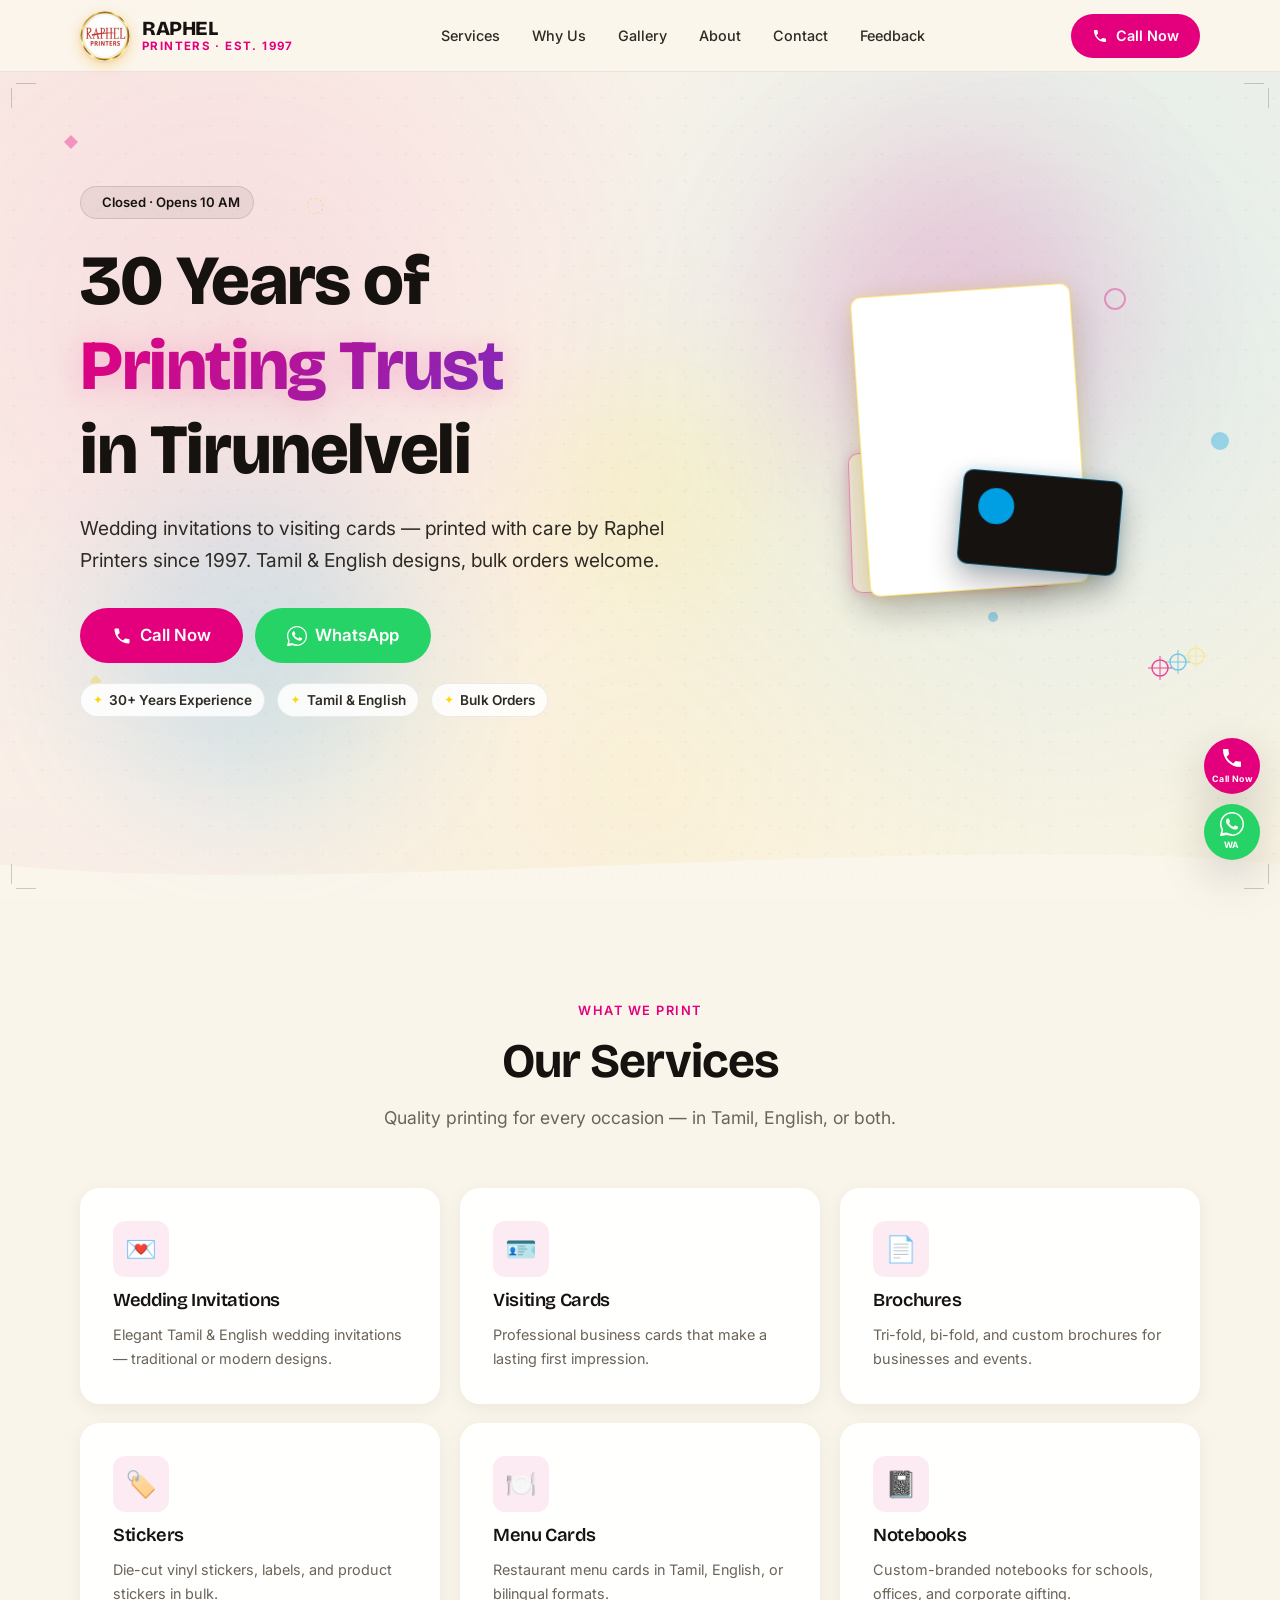
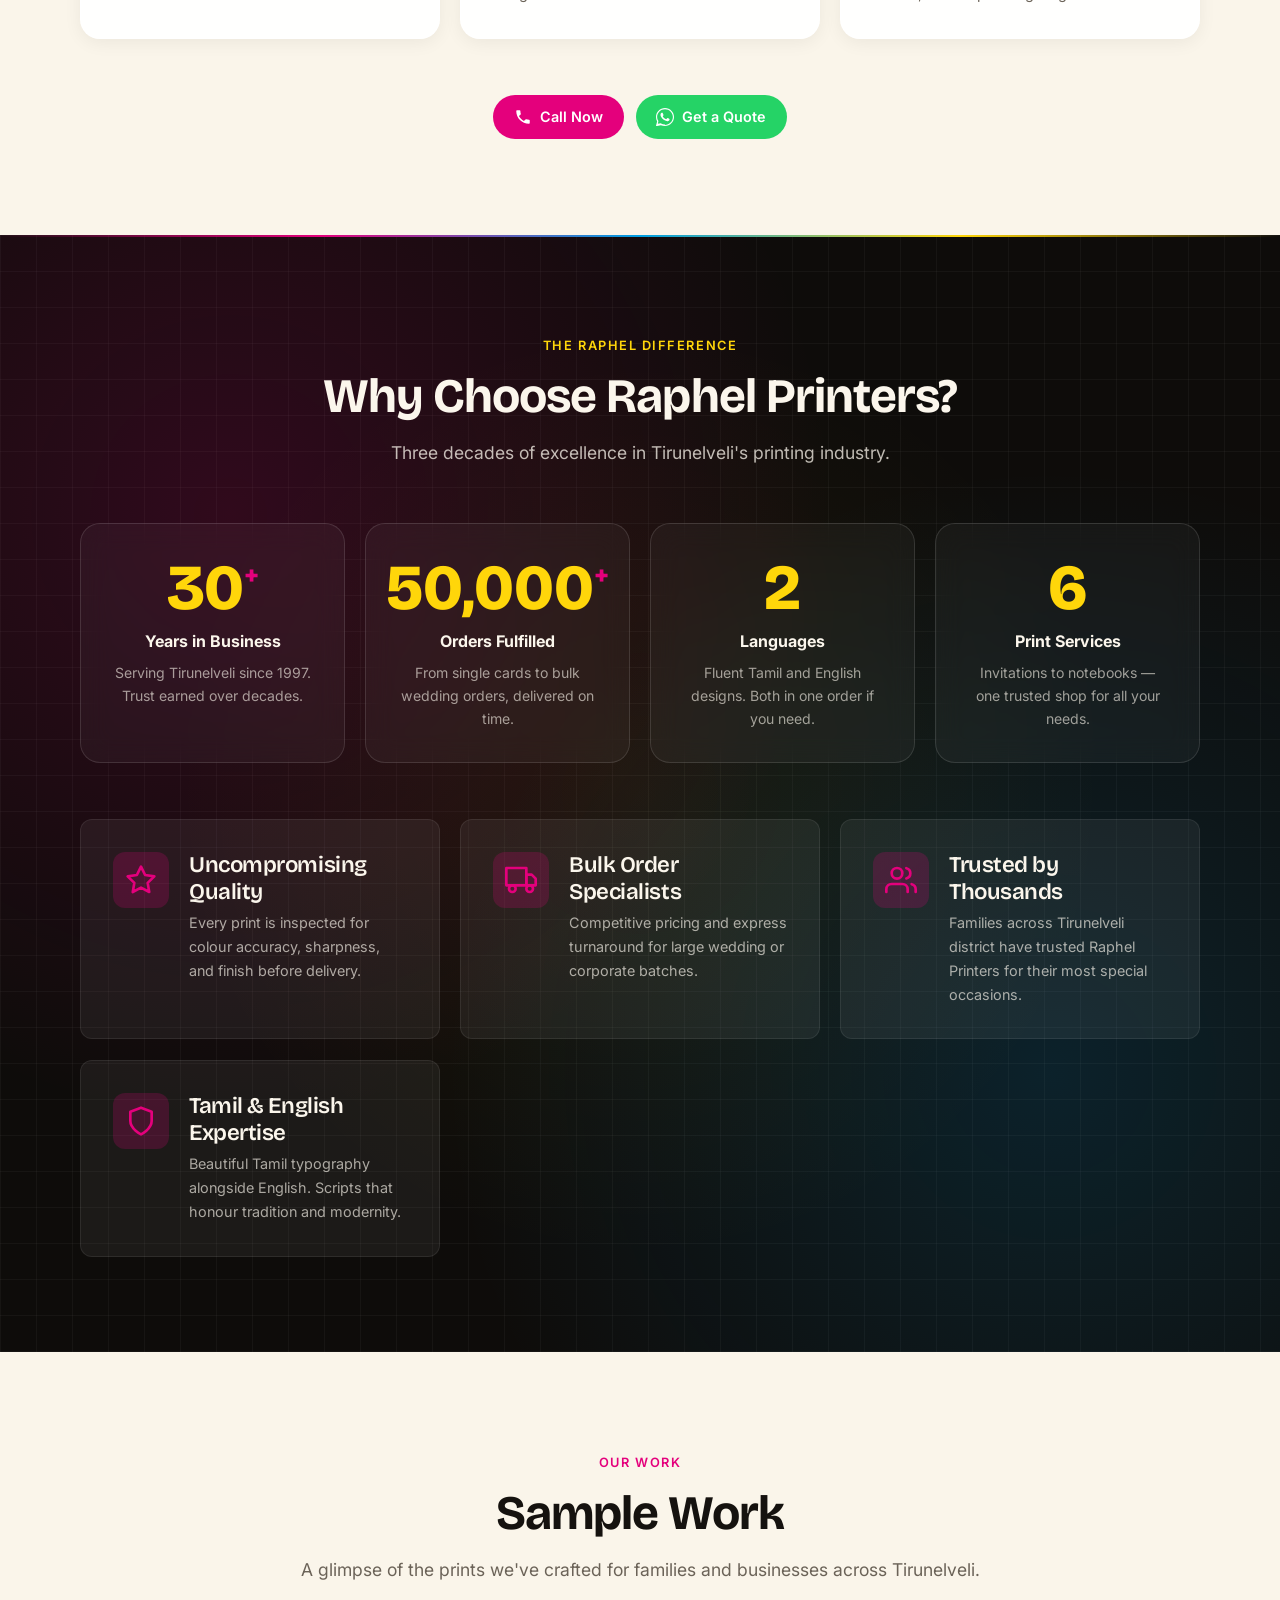
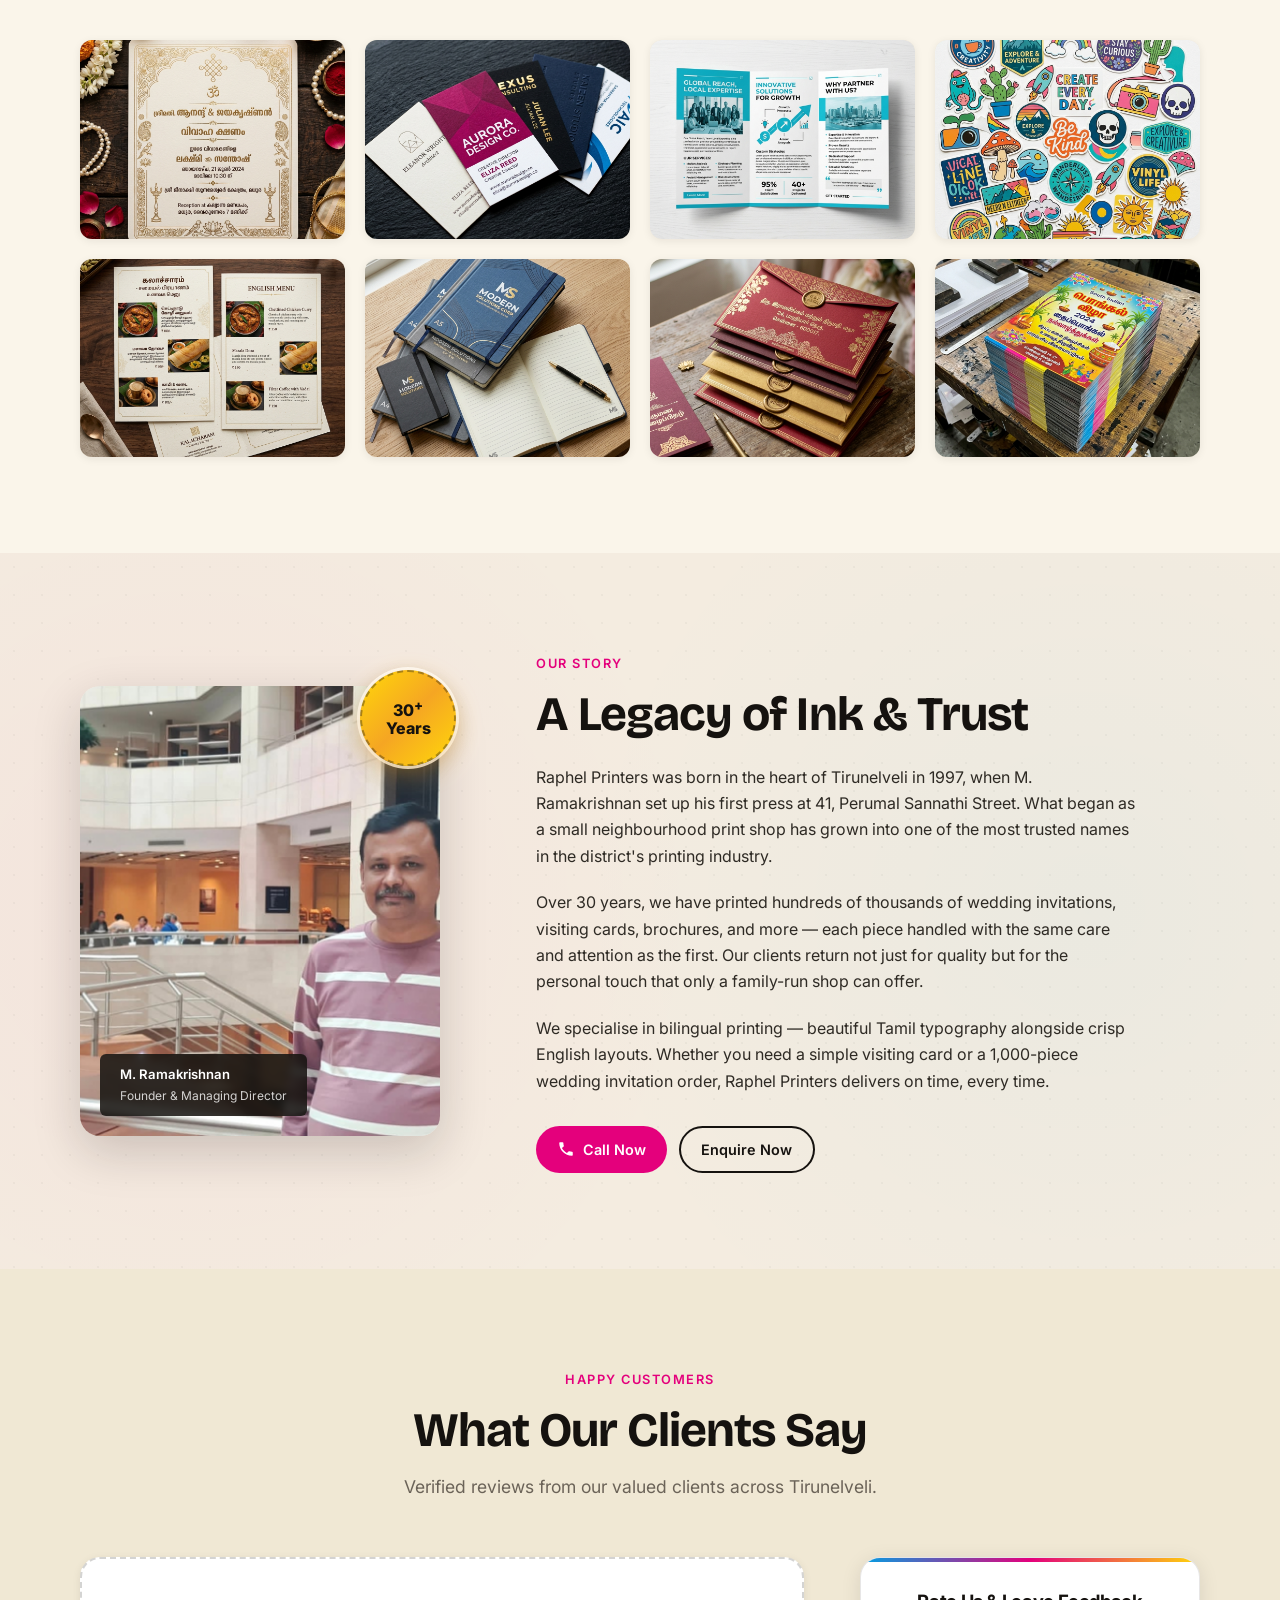
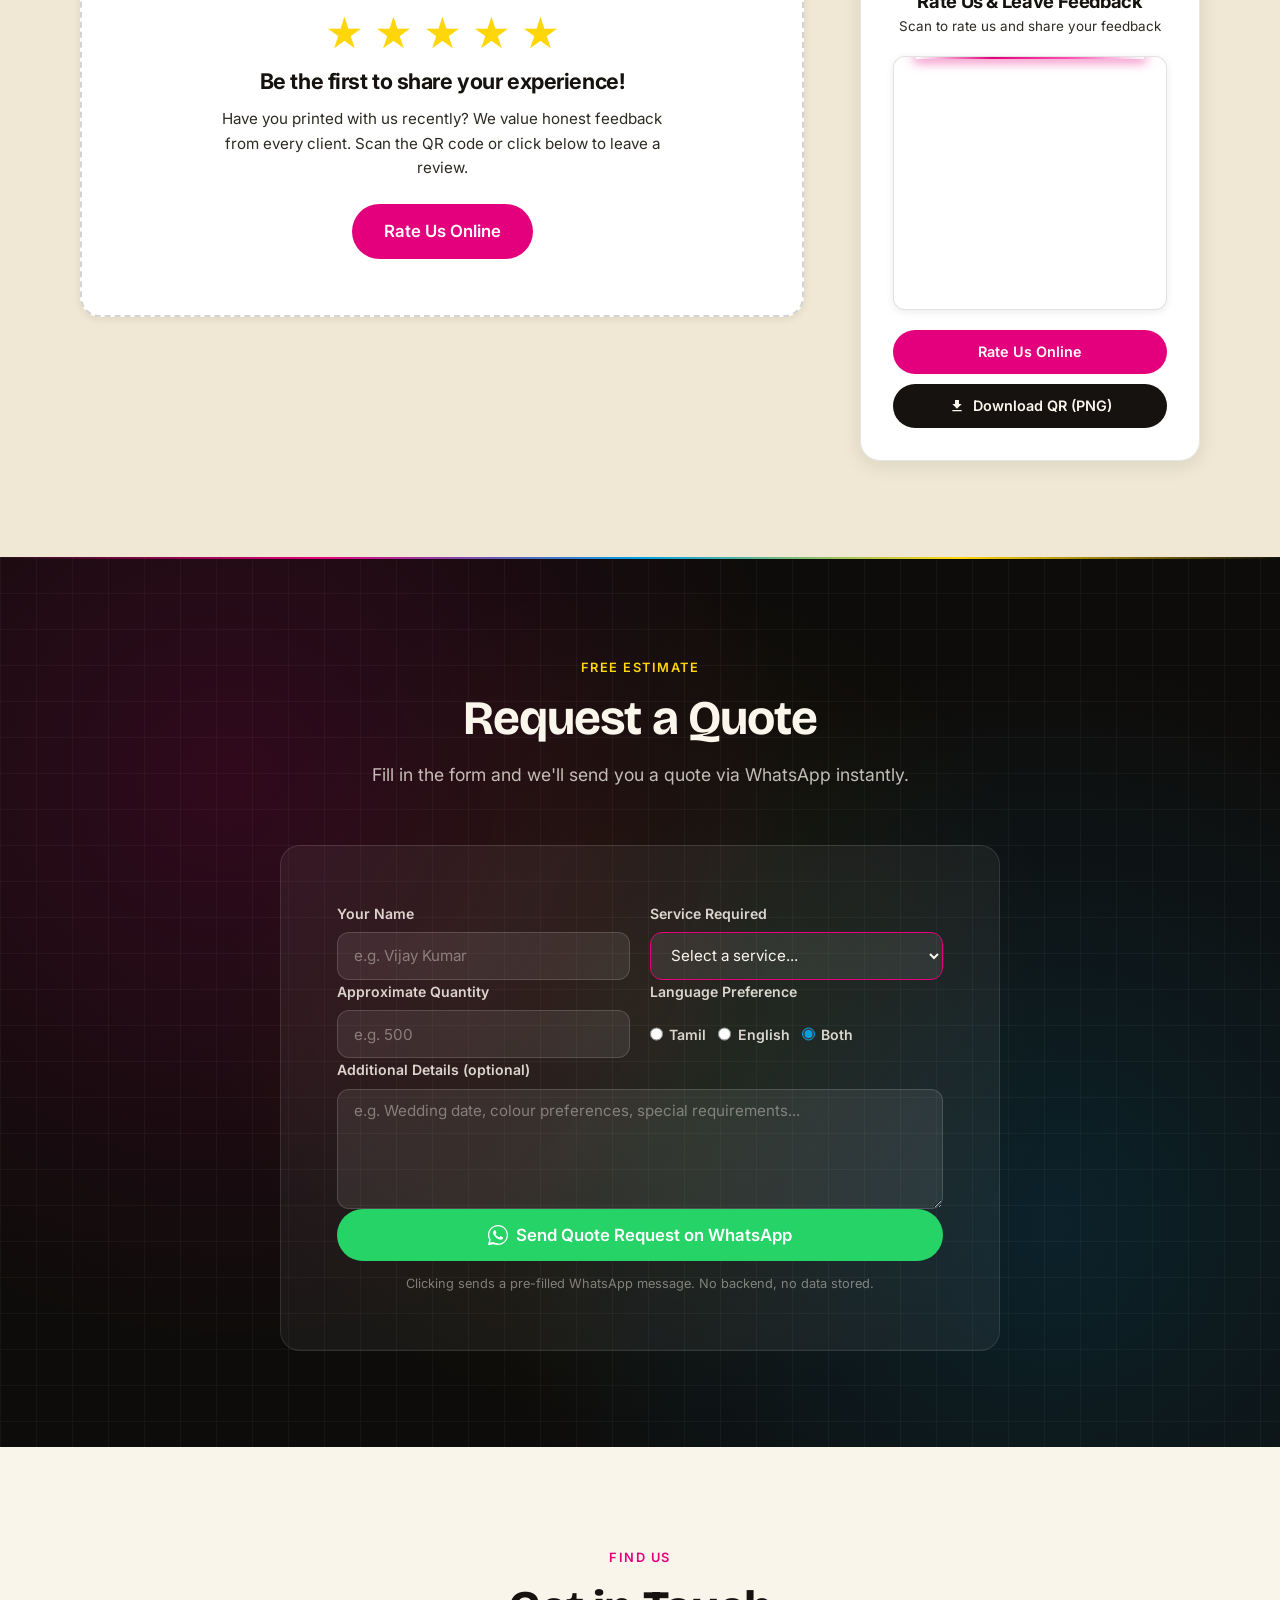
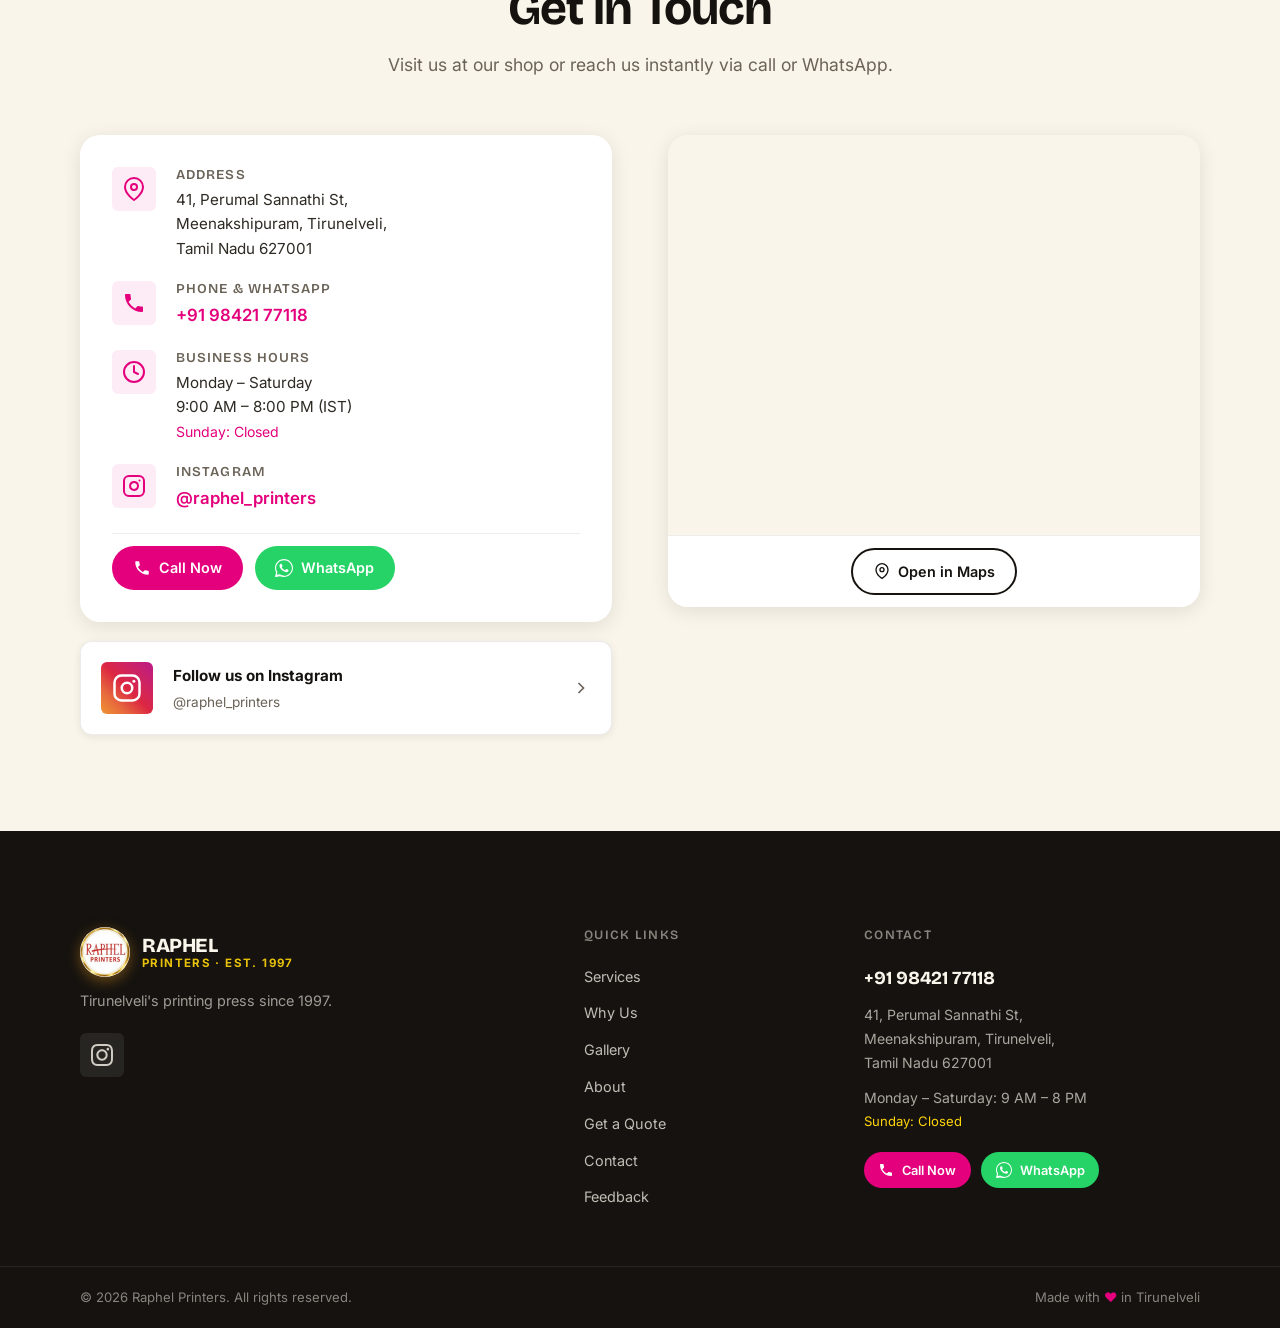
==== commit 80c4949c: "Update copy to 30 years / 1997, enhance background animations, add circular logo, and set English de" ====
--- a/index.html
+++ b/index.html
@@ -6,10 +6,13 @@
 
   <!-- Primary Meta -->
   <title>Raphel Printers, Tirunelveli | Wedding Invitations, Visiting Cards, Brochures, Stickers</title>
-  <meta name="description" content="Raphel Printers – Tirunelveli's trusted printing press for 29+ years. Wedding invitations, visiting cards, brochures, stickers, menu cards & notebooks in Tamil and English. Call +91 9842177118." />
+  <meta name="description" content="Raphel Printers – Tirunelveli's trusted printing press for 30+ years. Wedding invitations, visiting cards, brochures, stickers, menu cards & notebooks in Tamil and English. Call +91 9842177118." />
   <meta name="keywords" content="printing press in Tirunelveli, wedding invitations Tirunelveli, visiting cards Tirunelveli, brochures Tirunelveli, stickers printing, menu cards printing, Tamil invitations, Raphel Printers" />
   <meta name="author" content="Raphel Printers" />
   <meta name="robots" content="index, follow" />
+  <meta http-equiv="Cache-Control" content="no-cache, no-store, must-revalidate" />
+  <meta http-equiv="Pragma" content="no-cache" />
+  <meta http-equiv="Expires" content="0" />
 
   <!-- TODO: Replace with your actual domain -->
   <link rel="canonical" href="https://raphelprinters.com/" />
@@ -19,8 +22,8 @@
   <!-- Open Graph -->
   <meta property="og:type" content="website" />
   <meta property="og:site_name" content="Raphel Printers" />
-  <meta property="og:title" content="Raphel Printers, Tirunelveli | 29 Years of Printing Excellence" />
-  <meta property="og:description" content="Wedding invitations, visiting cards, brochures, stickers, menu cards & notebooks. Serving Tirunelveli since 1996. Tamil & English designs." />
+  <meta property="og:title" content="Raphel Printers, Tirunelveli | 30 Years of Printing Excellence" />
+  <meta property="og:description" content="Wedding invitations, visiting cards, brochures, stickers, menu cards & notebooks. Serving Tirunelveli since 1997. Tamil & English designs." />
   <!-- TODO: Replace with final domain -->
   <meta property="og:url" content="https://raphelprinters.com/" />
   <meta property="og:image" content="https://raphelprinters.com/images/og-image.jpg" />
@@ -30,7 +33,7 @@
   <!-- Twitter Card -->
   <meta name="twitter:card" content="summary_large_image" />
   <meta name="twitter:title" content="Raphel Printers, Tirunelveli | Wedding Invitations & More" />
-  <meta name="twitter:description" content="Tirunelveli's trusted printing press for 29+ years. Tamil & English designs. Call +91 9842177118." />
+  <meta name="twitter:description" content="Tirunelveli's trusted printing press for 30+ years. Tamil & English designs. Call +91 9842177118." />
   <meta name="twitter:image" content="https://raphelprinters.com/images/og-image.jpg" />
 
   <!-- Fonts -->
@@ -39,11 +42,10 @@
   <link href="https://fonts.googleapis.com/css2?family=Bricolage+Grotesque:opsz,wght@12..96,400;12..96,600;12..96,700;12..96,800&family=Inter:wght@400;500;600&family=Noto+Sans+Tamil:wght@400;600;700&display=swap" rel="stylesheet" />
 
   <!-- CSS -->
-  <link rel="stylesheet" href="style.css" />
-
-  <!-- Favicon (SVG inline fallback) -->
-  <!-- TODO: Add a proper favicon.ico -->
-  <link rel="icon" href="data:image/svg+xml,<svg xmlns='http://www.w3.org/2000/svg' viewBox='0 0 100 100'><rect width='100' height='100' rx='12' fill='%23E4007C'/><text y='72' x='18' font-size='72' font-family='serif' fill='white' font-weight='bold'>R</text></svg>" />
+  <link rel="stylesheet" href="style.css?v=10" />
+
+  <!-- Favicon -->
+  <link rel="icon" type="image/png" href="images/logo.png" />
 
   <!-- JSON-LD LocalBusiness Schema -->
   <script type="application/ld+json">
@@ -82,7 +84,7 @@
       "@type": "Person",
       "name": "M. Ramakrishnan"
     },
-    "foundingDate": "1996",
+    "foundingDate": "1997",
     "areaServed": {
       "@type": "City",
       "name": "Tirunelveli"
@@ -98,40 +100,28 @@
   ══════════════════════════════════════════════════════ -->
   <div id="progress-bar" role="progressbar" aria-label="Page scroll progress" aria-valuenow="0" aria-valuemin="0" aria-valuemax="100"></div>
 
+  <!-- Ambient Dynamic Floating Particles -->
+  <div class="bg-particles" aria-hidden="true">
+    <span class="bg-particle bg-particle--1"></span>
+    <span class="bg-particle bg-particle--2"></span>
+    <span class="bg-particle bg-particle--3"></span>
+    <span class="bg-particle bg-particle--4"></span>
+    <span class="bg-particle bg-particle--5"></span>
+    <span class="bg-particle bg-particle--6"></span>
+  </div>
+
   <!-- ═══════════════════════════════════════════════════
        HEADER
   ══════════════════════════════════════════════════════ -->
   <header id="site-header" role="banner">
     <div class="container header-inner">
       <!-- Logo -->
-      <a href="#hero" class="logo-link logo-link--badge" aria-label="Raphel Printers - Home">
-        <svg viewBox="0 0 220 68" width="180" height="56" xmlns="http://www.w3.org/2000/svg" aria-label="Raphel Printers logo" role="img" style="display:block;flex-shrink:0;">
-          <defs>
-            <linearGradient id="inkG1" x1="0%" y1="0%" x2="100%" y2="100%">
-              <stop offset="0%"   stop-color="#1E1A16"/>
-              <stop offset="100%" stop-color="#0E0C0A"/>
-            </linearGradient>
-            <pattern id="htDots1" x="0" y="0" width="6" height="6" patternUnits="userSpaceOnUse">
-              <circle cx="3" cy="3" r="0.8" fill="rgba(255,255,255,0.07)"/>
-            </pattern>
-          </defs>
-          <rect x="1" y="1" width="66" height="66" rx="10" fill="url(#inkG1)"/>
-          <rect x="1" y="1" width="66" height="66" rx="10" fill="url(#htDots1)"/>
-          <rect x="1" y="1" width="5" height="66" rx="3" fill="#E4007C"/>
-          <g transform="translate(54,12)">
-            <circle cx="0" cy="0" r="5.5" fill="none" stroke="#FFD60A" stroke-width="1.2"/>
-            <line x1="-8" y1="0" x2="8" y2="0" stroke="#FFD60A" stroke-width="0.9"/>
-            <line x1="0" y1="-8" x2="0" y2="8" stroke="#FFD60A" stroke-width="0.9"/>
-          </g>
-          <text x="35" y="42" font-family="Georgia,'Times New Roman',serif" font-size="46" font-weight="bold" fill="white" text-anchor="middle" dominant-baseline="middle">R</text>
-          <rect x="13" y="59" width="42" height="3.5" rx="1.75" fill="#E4007C"/>
-          <circle cx="11" cy="60.5" r="2.5" fill="#009FE3"/>
-          <text x="82" y="25" font-family="Georgia,'Times New Roman',serif" font-size="24" font-weight="bold" fill="#15120F" text-anchor="start" dominant-baseline="middle" letter-spacing="2">RAPHEL</text>
-          <rect x="82" y="36" width="128" height="2.5" rx="1.25" fill="#E4007C"/>
-          <text x="82" y="50" font-family="'Arial','Helvetica',sans-serif" font-size="10.5" font-weight="700" fill="#444" text-anchor="start" dominant-baseline="middle" letter-spacing="5">PRINTERS</text>
-          <rect x="82" y="58" width="54" height="9" rx="4.5" fill="#FFD60A"/>
-          <text x="109" y="62.5" font-family="'Arial','Helvetica',sans-serif" font-size="6" font-weight="800" fill="#15120F" text-anchor="middle" dominant-baseline="middle" letter-spacing="1.2">EST. 1996</text>
-        </svg>
+      <a href="#hero" class="logo-link" aria-label="Raphel Printers - Home">
+        <img src="images/logo.png" alt="Raphel Printers Logo" class="logo-circle-img" width="50" height="50" />
+        <div class="logo-name">
+          <span class="logo-primary">RAPHEL</span>
+          <span class="logo-secondary">PRINTERS · EST. 1997</span>
+        </div>
       </a>
       <!-- Desktop Nav -->
       <nav id="main-nav" aria-label="Main navigation">
@@ -147,11 +137,6 @@
 
       <!-- Header Controls -->
       <div class="header-controls">
-        <!-- Language Toggle -->
-        <button id="lang-toggle" class="lang-btn" aria-label="Switch language" title="Switch to Tamil / Switch to English">
-          <span id="lang-label">தமிழ்</span>
-        </button>
-
         <!-- Call Button (desktop) -->
         <a href="tel:+919842177118" class="btn btn-call header-call" aria-label="Call Raphel Printers">
           <svg aria-hidden="true" xmlns="http://www.w3.org/2000/svg" width="16" height="16" viewBox="0 0 24 24" fill="currentColor"><path d="M6.6 10.8c1.4 2.8 3.8 5.1 6.6 6.6l2.2-2.2c.3-.3.7-.4 1-.2 1.1.4 2.3.6 3.6.6.6 0 1 .4 1 1V20c0 .6-.4 1-1 1-9.4 0-17-7.6-17-17 0-.6.4-1 1-1h3.5c.6 0 1 .4 1 1 0 1.3.2 2.5.6 3.6.1.3 0 .7-.2 1L6.6 10.8z"/></svg>
@@ -179,6 +164,10 @@
     </div>
     <!-- Halftone dot pattern -->
     <div class="halftone-bg" aria-hidden="true"></div>
+    <!-- Ambient CMYK Glow Orbs -->
+    <div class="hero-glow-orb hero-glow-orb--magenta" aria-hidden="true"></div>
+    <div class="hero-glow-orb hero-glow-orb--cyan" aria-hidden="true"></div>
+    <div class="hero-glow-orb hero-glow-orb--yellow" aria-hidden="true"></div>
 
     <div class="container hero-inner">
       <!-- Hero Text -->
@@ -190,12 +179,12 @@
         </div>
 
         <h1 class="hero-headline">
-          <span class="headline-line" data-i18n="hero_h1_line1">29 Years of</span><br />
+          <span class="headline-line" data-i18n="hero_h1_line1">30 Years of</span><br />
           <span class="headline-line headline-accent" data-i18n="hero_h1_line2">Printing Trust</span><br />
           <span class="headline-line" data-i18n="hero_h1_line3">in Tirunelveli</span>
         </h1>
         <p class="hero-tagline" data-i18n="hero_tagline">
-          Wedding invitations to visiting cards — printed with care by Raphel Printers since 1996. Tamil &amp; English designs, bulk orders welcome.
+          Wedding invitations to visiting cards — printed with care by Raphel Printers since 1997. Tamil &amp; English designs, bulk orders welcome.
         </p>
 
         <!-- CTA Buttons -->
@@ -212,7 +201,7 @@
 
         <!-- Quick trust signals -->
         <div class="hero-trust">
-          <span class="trust-item"><span class="trust-icon" aria-hidden="true">✦</span> <span data-i18n="trust_years">29+ Years Experience</span></span>
+          <span class="trust-item"><span class="trust-icon" aria-hidden="true">✦</span> <span data-i18n="trust_years">30+ Years Experience</span></span>
           <span class="trust-item"><span class="trust-icon" aria-hidden="true">✦</span> <span data-i18n="trust_langs">Tamil &amp; English</span></span>
           <span class="trust-item"><span class="trust-icon" aria-hidden="true">✦</span> <span data-i18n="trust_bulk">Bulk Orders</span></span>
         </div>
@@ -327,10 +316,10 @@
         <!-- Counter cards -->
         <div class="why-stat" data-reveal>
           <div class="stat-number">
-            <span class="counter" data-target="29" aria-label="29 plus">0</span><span class="stat-plus">+</span>
+            <span class="counter" data-target="30" aria-label="30 plus">0</span><span class="stat-plus">+</span>
           </div>
           <div class="stat-label" data-i18n="why_years_label">Years in Business</div>
-          <div class="stat-desc" data-i18n="why_years_desc">Serving Tirunelveli since 1996. Trust earned over decades.</div>
+          <div class="stat-desc" data-i18n="why_years_desc">Serving Tirunelveli since 1997. Trust earned over decades.</div>
         </div>
 
         <div class="why-stat" data-reveal>
@@ -443,12 +432,12 @@
                onerror="this.src='data:image/svg+xml,%3Csvg xmlns=\'http://www.w3.org/2000/svg\' width=\'400\' height=\'450\' viewBox=\'0 0 400 450\'%3E%3Crect width=\'400\' height=\'450\' fill=\'%23F0E8D8\'/%3E%3Ccircle cx=\'200\' cy=\'160\' r=\'70\' fill=\'%23D4C5A9\'/%3E%3Cellipse cx=\'200\' cy=\'380\' rx=\'120\' ry=\'90\' fill=\'%23D4C5A9\'/%3E%3C/svg%3E';" />
           <div class="owner-stamp" aria-hidden="true">
             <span>M. Ramakrishnan</span>
-            <span data-i18n="owner_title">Founder &amp; Owner</span>
-          </div>
-        </div>
-        <!-- 29 years badge -->
-        <div class="years-badge" aria-label="29 plus years experience">
-          <span class="years-num">29<sup>+</sup></span>
+            <span data-i18n="owner_title">Founder &amp; Managing Director</span>
+          </div>
+        </div>
+        <!-- 30 years badge -->
+        <div class="years-badge" aria-label="30 plus years experience">
+          <span class="years-num">30<sup>+</sup></span>
           <span class="years-text" data-i18n="years_badge">Years</span>
         </div>
       </div>
@@ -458,10 +447,10 @@
         <span class="section-eyebrow" data-i18n="about_eyebrow">Our Story</span>
         <h2 id="about-heading" data-i18n="about_heading">A Legacy of Ink &amp; Trust</h2>
         <p data-i18n="about_p1">
-          Raphel Printers was born in the heart of Tirunelveli in 1996, when M. Ramakrishnan set up his first press at 41, Perumal Sannathi Street. What began as a small neighbourhood print shop has grown into one of the most trusted names in the district's printing industry.
+          Raphel Printers was born in the heart of Tirunelveli in 1997, when M. Ramakrishnan set up his first press at 41, Perumal Sannathi Street. What began as a small neighbourhood print shop has grown into one of the most trusted names in the district's printing industry.
         </p>
         <p data-i18n="about_p2">
-          Over 29 years, we have printed hundreds of thousands of wedding invitations, visiting cards, brochures, and more — each piece handled with the same care and attention as the first. Our clients return not just for quality but for the personal touch that only a family-run shop can offer.
+          Over 30 years, we have printed hundreds of thousands of wedding invitations, visiting cards, brochures, and more — each piece handled with the same care and attention as the first. Our clients return not just for quality but for the personal touch that only a family-run shop can offer.
         </p>
         <p data-i18n="about_p3">
           We specialise in bilingual printing — beautiful Tamil typography alongside crisp English layouts. Whether you need a simple visiting card or a 1,000-piece wedding invitation order, Raphel Printers delivers on time, every time.
@@ -526,34 +515,6 @@
           
           <div class="qr-code-wrapper">
             <div id="testimonials-qr-box" aria-label="QR Code to feedback page"></div>
-            
-            <!-- Notice shown during local preview (file://, localhost, private IP) -->
-            <div id="qr-local-notice" class="qr-local-notice" hidden>
-              <div class="qr-notice-icon" aria-hidden="true">
-                <svg xmlns="http://www.w3.org/2000/svg" width="28" height="28" viewBox="0 0 24 24" fill="none" stroke="currentColor" stroke-width="2">
-                  <circle cx="12" cy="12" r="10"></circle>
-                  <line x1="12" y1="8" x2="12" y2="12"></line>
-                  <line x1="12" y1="16" x2="12.01" y2="16"></line>
-                </svg>
-              </div>
-              <p class="qr-notice-en" data-i18n="qr_local_notice_en">QR will work after the website is deployed online. Deploy to Netlify, then download the QR from the live site.</p>
-              <p class="qr-notice-ta" data-i18n="qr_local_notice_ta">இணையதளம் ஆன்லைனில் வெளியிடப்பட்ட பிறகு QR செயல்படும். Netlify-ல் பதிவேற்றிய பின், நேரடி தளத்திலிருந்து QR-ஐ பதிவிறக்கவும்.</p>
-            </div>
-
-            <!-- Exact encoded link and Copy button (shown under the QR when live) -->
-            <div id="qr-link-box" class="qr-link-box" hidden>
-              <div class="qr-link-details">
-                <span class="qr-link-label" data-i18n="qr_link_label">Encodes:</span>
-                <code id="qr-encoded-url" class="qr-encoded-url"></code>
-              </div>
-              <button type="button" id="btn-copy-qr-link" class="btn-copy-link" aria-label="Copy encoded link">
-                <svg aria-hidden="true" xmlns="http://www.w3.org/2000/svg" width="13" height="13" viewBox="0 0 24 24" fill="none" stroke="currentColor" stroke-width="2" stroke-linecap="round" stroke-linejoin="round">
-                  <rect x="9" y="9" width="13" height="13" rx="2" ry="2"></rect>
-                  <path d="M5 15H4a2 2 0 0 1-2-2V4a2 2 0 0 1 2-2h9a2 2 0 0 1 2 2v1"></path>
-                </svg>
-                <span id="copy-qr-link-text" data-i18n="qr_copy_link">Copy link</span>
-              </button>
-            </div>
           </div>
 
           <div class="qr-actions">
@@ -764,35 +725,14 @@
   <footer id="site-footer" role="contentinfo">
     <div class="container footer-inner">
       <div class="footer-brand">
-        <a href="#hero" class="logo-link logo-link--badge" aria-label="Raphel Printers - Back to top">
-          <svg viewBox="0 0 220 68" width="180" height="56" xmlns="http://www.w3.org/2000/svg" aria-label="Raphel Printers logo" role="img" style="display:block;flex-shrink:0;">
-            <defs>
-              <linearGradient id="inkG2" x1="0%" y1="0%" x2="100%" y2="100%">
-                <stop offset="0%"   stop-color="#2A2520"/>
-                <stop offset="100%" stop-color="#15120F"/>
-              </linearGradient>
-              <pattern id="htDots2" x="0" y="0" width="6" height="6" patternUnits="userSpaceOnUse">
-                <circle cx="3" cy="3" r="0.8" fill="rgba(255,255,255,0.07)"/>
-              </pattern>
-            </defs>
-            <rect x="1" y="1" width="66" height="66" rx="10" fill="url(#inkG2)"/>
-            <rect x="1" y="1" width="66" height="66" rx="10" fill="url(#htDots2)"/>
-            <rect x="1" y="1" width="5" height="66" rx="3" fill="#E4007C"/>
-            <g transform="translate(54,12)">
-              <circle cx="0" cy="0" r="5.5" fill="none" stroke="#FFD60A" stroke-width="1.2"/>
-              <line x1="-8" y1="0" x2="8" y2="0" stroke="#FFD60A" stroke-width="0.9"/>
-              <line x1="0" y1="-8" x2="0" y2="8" stroke="#FFD60A" stroke-width="0.9"/>
-            </g>
-            <text x="35" y="42" font-family="Georgia,'Times New Roman',serif" font-size="46" font-weight="bold" fill="white" text-anchor="middle" dominant-baseline="middle">R</text>
-            <rect x="13" y="59" width="42" height="3.5" rx="1.75" fill="#E4007C"/>
-            <circle cx="11" cy="60.5" r="2.5" fill="#009FE3"/>
-            <text x="82" y="25" font-family="Georgia,'Times New Roman',serif" font-size="24" font-weight="bold" fill="#FBF6EC" text-anchor="start" dominant-baseline="middle" letter-spacing="2">RAPHEL</text>
-            <rect x="82" y="36" width="128" height="2.5" rx="1.25" fill="#E4007C"/>
-            <text x="82" y="50" font-family="'Arial','Helvetica',sans-serif" font-size="10.5" font-weight="700" fill="rgba(251,246,236,0.65)" text-anchor="start" dominant-baseline="middle" letter-spacing="5">PRINTERS</text>
-            <rect x="82" y="58" width="54" height="9" rx="4.5" fill="#FFD60A"/>
-            <text x="109" y="62.5" font-family="'Arial','Helvetica',sans-serif" font-size="6" font-weight="800" fill="#15120F" text-anchor="middle" dominant-baseline="middle" letter-spacing="1.2">EST. 1996</text>
-          </svg>
-        </a>        <p class="footer-tagline" data-i18n="footer_tagline">Tirunelveli's printing press since 1996.</p>
+        <a href="#hero" class="logo-link" aria-label="Raphel Printers - Back to top">
+          <img src="images/logo.png" alt="Raphel Printers Logo" class="logo-circle-img" width="50" height="50" />
+          <div class="logo-name">
+            <span class="logo-primary logo-primary--light">RAPHEL</span>
+            <span class="logo-secondary logo-secondary--light">PRINTERS · EST. 1997</span>
+          </div>
+        </a>
+        <p class="footer-tagline" data-i18n="footer_tagline">Tirunelveli's printing press since 1997.</p>
         <div class="footer-social">
           <a href="https://www.instagram.com/raphel_printers" target="_blank" rel="noopener noreferrer" aria-label="Raphel Printers on Instagram" class="social-icon">
             <svg xmlns="http://www.w3.org/2000/svg" width="22" height="22" viewBox="0 0 24 24" fill="currentColor"><path d="M12 2.163c3.204 0 3.584.012 4.85.07 3.252.148 4.771 1.691 4.919 4.919.058 1.265.069 1.645.069 4.849 0 3.205-.012 3.584-.069 4.849-.149 3.225-1.664 4.771-4.919 4.919-1.266.058-1.644.07-4.85.07-3.204 0-3.584-.012-4.849-.07-3.26-.149-4.771-1.699-4.919-4.92-.058-1.265-.07-1.644-.07-4.849 0-3.204.013-3.583.07-4.849.149-3.227 1.664-4.771 4.919-4.919 1.266-.057 1.645-.069 4.849-.069zm0-2.163c-3.259 0-3.667.014-4.947.072-4.358.2-6.78 2.618-6.98 6.98-.059 1.281-.073 1.689-.073 4.948 0 3.259.014 3.668.072 4.948.2 4.358 2.618 6.78 6.98 6.98 1.281.058 1.689.072 4.948.072 3.259 0 3.668-.014 4.948-.072 4.354-.2 6.782-2.618 6.979-6.98.059-1.28.073-1.689.073-4.948 0-3.259-.014-3.667-.072-4.947-.196-4.354-2.617-6.78-6.979-6.98-1.281-.059-1.69-.073-4.949-.073zm0 5.838c-3.403 0-6.162 2.759-6.162 6.162s2.759 6.163 6.162 6.163 6.162-2.759 6.162-6.163c0-3.403-2.759-6.162-6.162-6.162zm0 10.162c-2.209 0-4-1.79-4-4 0-2.209 1.791-4 4-4s4 1.791 4 4c0 2.21-1.791 4-4 4zm6.406-11.845c-.796 0-1.441.645-1.441 1.44s.645 1.44 1.441 1.44c.795 0 1.439-.645 1.439-1.44s-.644-1.44-1.439-1.44z"/></svg>
@@ -879,6 +819,11 @@
     </a>
   </div>
 
+  <!-- Back to top button -->
+  <button id="btn-back-to-top" class="btn-back-to-top" aria-label="Scroll back to top" title="Back to top">
+    <svg xmlns="http://www.w3.org/2000/svg" width="20" height="20" viewBox="0 0 24 24" fill="none" stroke="currentColor" stroke-width="2.5" stroke-linecap="round" stroke-linejoin="round"><polyline points="18 15 12 9 6 15"></polyline></svg>
+  </button>
+
   <!-- ═══════════════════════════════════════════════════
        DESKTOP CALL NOW MODAL
   ══════════════════════════════════════════════════════ -->
@@ -935,6 +880,6 @@
   <script src="https://cdn.jsdelivr.net/npm/jsqr@1.4.0/dist/jsQR.js"></script>
   <script>if (typeof jsQR === 'undefined') { document.write('<script src="jsQR.js"><\/script>'); }</script>
   <!-- JavaScript -->
-  <script src="script.js"></script>
+  <script src="script.js?v=10"></script>
 </body>
 </html>
--- a/style.css
+++ b/style.css
@@ -66,8 +66,17 @@
   font-size: 1rem;
   line-height: 1.65;
   color: var(--ink);
-  background-color: var(--paper);
+  background-color: #FAF5EA;
+  background-image: 
+    radial-gradient(at 0% 0%, rgba(228, 0, 124, 0.04) 0px, transparent 50%),
+    radial-gradient(at 100% 0%, rgba(0, 159, 227, 0.045) 0px, transparent 50%),
+    radial-gradient(at 100% 100%, rgba(255, 214, 10, 0.035) 0px, transparent 50%),
+    radial-gradient(at 0% 100%, rgba(228, 0, 124, 0.03) 0px, transparent 50%),
+    radial-gradient(circle, rgba(21, 18, 15, 0.035) 1px, transparent 1px);
+  background-size: 100% 100%, 100% 100%, 100% 100%, 100% 100%, 28px 28px;
+  background-attachment: fixed;
   overflow-x: hidden;
+  position: relative;
 }
 
 /* Tamil text class */
@@ -153,11 +162,36 @@
 .section-header--light h2 { color: var(--paper); }
 
 .section-dark {
-  background-color: var(--ink);
+  background-color: #0E0C0A;
+  background-image: 
+    radial-gradient(circle at 18% 25%, rgba(228, 0, 124, 0.16) 0%, transparent 45%),
+    radial-gradient(circle at 82% 75%, rgba(0, 159, 227, 0.15) 0%, transparent 45%),
+    radial-gradient(circle at 50% 50%, rgba(255, 214, 10, 0.06) 0%, transparent 55%),
+    linear-gradient(rgba(255, 255, 255, 0.035) 1px, transparent 1px),
+    linear-gradient(90deg, rgba(255, 255, 255, 0.035) 1px, transparent 1px);
+  background-size: 100% 100%, 100% 100%, 100% 100%, 36px 36px, 36px 36px;
   color: var(--paper);
-}
-
-.section-paper { background-color: var(--paper-dark); }
+  position: relative;
+  overflow: hidden;
+}
+
+.section-dark::before {
+  content: '';
+  position: absolute;
+  top: 0; left: 0; right: 0;
+  height: 2px;
+  background: linear-gradient(90deg, transparent, var(--magenta), var(--cyan), var(--yellow), transparent);
+  z-index: 2;
+}
+
+.section-paper {
+  background-color: #F4ECE0;
+  background-image: 
+    radial-gradient(circle at 15% 50%, rgba(228, 0, 124, 0.04) 0%, transparent 45%),
+    radial-gradient(circle at 85% 50%, rgba(0, 159, 227, 0.04) 0%, transparent 45%),
+    radial-gradient(circle, rgba(21, 18, 15, 0.035) 1px, transparent 1px);
+  background-size: 100% 100%, 100% 100%, 28px 28px;
+}
 
 /* ── 5. SCROLL PROGRESS BAR ─────────────────────────────────────── */
 #progress-bar {
@@ -165,10 +199,18 @@
   top: 0; left: 0;
   height: 4px;
   width: 0%;
-  background: linear-gradient(90deg, var(--magenta), var(--cyan), var(--yellow));
+  background: linear-gradient(90deg, var(--magenta), var(--cyan), var(--yellow), var(--magenta));
+  background-size: 300% 100%;
+  animation: inkFlow 8s linear infinite;
   z-index: 9999;
   transition: width .1s linear;
   border-radius: 0 2px 2px 0;
+  box-shadow: 0 0 10px rgba(228, 0, 124, 0.45);
+}
+
+@keyframes inkFlow {
+  0%   { background-position: 0% 50%; }
+  100% { background-position: 300% 50%; }
 }
 
 /* ── 6. HEADER ──────────────────────────────────────────────────── */
@@ -197,29 +239,26 @@
 .logo-link {
   display: flex;
   align-items: center;
-  gap: .65rem;
+  gap: .75rem;
   flex-shrink: 0;
-}
-
-.logo-img {
-  width: 52px;
-  height: 52px;
-  object-fit: contain;
-  border-radius: 0;
-}
-
-.logo-text-fallback {
-  display: none;
-  width: 42px; height: 42px;
-  background: var(--magenta);
-  border-radius: var(--radius-sm);
-  align-items: center;
-  justify-content: center;
-  font-family: var(--font-display);
-  font-weight: 800;
-  font-size: 1.6rem;
-  color: #fff;
+  text-decoration: none;
+}
+
+.logo-circle-img {
+  width: 50px;
+  height: 50px;
+  border-radius: 50%;
+  object-fit: cover;
+  display: block;
   flex-shrink: 0;
+  box-shadow: 0 4px 14px rgba(245, 166, 35, 0.4), 0 1px 3px rgba(0,0,0,0.1);
+  transition: transform 0.35s cubic-bezier(0.34, 1.56, 0.64, 1), box-shadow 0.35s ease;
+  background: #ffffff;
+}
+
+.logo-link:hover .logo-circle-img {
+  transform: scale(1.08) rotate(4deg);
+  box-shadow: 0 6px 20px rgba(245, 166, 35, 0.55), 0 2px 6px rgba(0,0,0,0.15);
 }
 
 .logo-name {
@@ -231,17 +270,26 @@
 .logo-primary {
   font-family: var(--font-display);
   font-weight: 800;
-  font-size: 1.15rem;
+  font-size: 1.25rem;
   color: var(--ink);
   letter-spacing: -.02em;
 }
 
 .logo-secondary {
   font-size: .72rem;
-  font-weight: 600;
-  letter-spacing: .1em;
+  font-weight: 700;
+  letter-spacing: .12em;
   text-transform: uppercase;
-  color: var(--ink-light);
+  color: var(--magenta);
+}
+
+.logo-primary--light {
+  color: var(--paper) !important;
+}
+
+.logo-secondary--light {
+  color: var(--yellow) !important;
+  opacity: 0.9;
 }
 
 /* Nav */
@@ -346,27 +394,65 @@
   border: none;
   min-height: 44px;
   white-space: nowrap;
-  transition: transform var(--transition), box-shadow var(--transition), background var(--transition);
+  transition: transform 0.25s cubic-bezier(0.16, 1, 0.3, 1), box-shadow 0.25s ease, background 0.2s ease;
   cursor: pointer;
   text-decoration: none;
-}
-
-.btn:hover { transform: translateY(-2px); box-shadow: var(--shadow-md); }
-.btn:active { transform: translateY(0); }
+  position: relative;
+  overflow: hidden;
+}
+
+.btn:hover {
+  transform: translateY(-2px);
+  box-shadow: var(--shadow-md);
+}
+
+.btn:active {
+  transform: scale(0.97) translateY(0) !important;
+}
 
 .btn-call {
   background: var(--magenta);
   color: #fff;
 }
 
-.btn-call:hover { background: var(--magenta-dk); }
+.btn-call:hover {
+  background: var(--magenta-dk);
+  box-shadow: 0 8px 20px rgba(228, 0, 124, 0.35);
+}
 
 .btn-whatsapp {
   background: var(--whatsapp);
   color: #fff;
 }
 
-.btn-whatsapp:hover { background: var(--whatsapp-dk); }
+.btn-whatsapp:hover {
+  background: var(--whatsapp-dk);
+  box-shadow: 0 8px 20px rgba(37, 211, 102, 0.35);
+}
+
+/* Button light sheen highlight */
+.btn-call::after,
+.btn-whatsapp::after {
+  content: '';
+  position: absolute;
+  top: -50%;
+  left: -120%;
+  width: 60%;
+  height: 200%;
+  background: linear-gradient(120deg, transparent 20%, rgba(255,255,255,0.3) 50%, transparent 80%);
+  transform: rotate(25deg);
+  pointer-events: none;
+}
+
+.btn-call:hover::after,
+.btn-whatsapp:hover::after {
+  animation: btnShine 0.85s ease-out;
+}
+
+@keyframes btnShine {
+  0%   { left: -120%; }
+  100% { left: 160%; }
+}
 
 .btn-outline-ink {
   background: transparent;
@@ -387,7 +473,11 @@
 #hero {
   position: relative;
   min-height: calc(100svh - var(--header-h));
-  background-color: var(--paper);
+  background-color: transparent;
+  background-image: 
+    radial-gradient(circle at 18% 30%, rgba(228, 0, 124, 0.08) 0%, transparent 40%),
+    radial-gradient(circle at 82% 40%, rgba(0, 159, 227, 0.09) 0%, transparent 45%),
+    radial-gradient(circle at 50% 85%, rgba(255, 214, 10, 0.07) 0%, transparent 45%);
   overflow: hidden;
   padding-block: var(--space-xl) 0;
   display: flex;
@@ -460,46 +550,42 @@
   font-weight: 600;
   margin-bottom: var(--space-md);
   width: fit-content;
-}
-
-.badge-dot {
-  width: 8px; height: 8px;
-  border-radius: 50%;
-  background: var(--ink-light);
-  flex-shrink: 0;
-}
-
-.status-badge.is-open .badge-dot {
-  background: var(--whatsapp);
-  box-shadow: 0 0 0 3px rgba(37,211,102,.25);
-  animation: pulse 2s ease infinite;
-}
-
-.status-badge.is-closed .badge-dot { background: #E55; }
-
-@keyframes pulse {
-  0%, 100% { box-shadow: 0 0 0 3px rgba(37,211,102,.25); }
-  50%       { box-shadow: 0 0 0 6px rgba(37,211,102,.08); }
-}
-
-/* Hero headline – misregistered ink effect on accent line */
-.hero-headline { color: var(--ink); margin-bottom: var(--space-md); }
-
-.headline-accent {
-  color: var(--magenta);
-  position: relative;
+  animation: heroBadgePop 0.65s cubic-bezier(0.34, 1.56, 0.64, 1) both;
+  animation-delay: 0.08s;
+}
+
+@keyframes heroBadgePop {
+  0%   { opacity: 0; transform: scale(0.85) translateY(-8px); }
+  70%  { transform: scale(1.05) translateY(0); }
+  100% { opacity: 1; transform: scale(1) translateY(0); }
+}
+
+@keyframes heroFadeUp {
+  from { opacity: 0; transform: translateY(22px); }
+  to   { opacity: 1; transform: translateY(0); }
+}
+
+.hero-headline {
+  color: var(--ink);
+  margin-bottom: var(--space-md);
+  animation: heroFadeUp 0.75s cubic-bezier(0.16, 1, 0.3, 1) both;
+  animation-delay: 0.18s;
+}
+
+.hero-headline .headline-accent {
+  background: linear-gradient(135deg, #E4007C 0%, #7B2CBF 35%, #009FE3 70%, #E4007C 100%);
+  background-size: 300% 300%;
+  -webkit-background-clip: text;
+  -webkit-text-fill-color: transparent;
+  animation: gradientShift 6s ease infinite;
   display: inline-block;
-}
-
-.headline-accent::before {
-  content: attr(data-i18n);
-  position: absolute;
-  inset: 0;
-  color: var(--cyan);
-  opacity: .25;
-  transform: translate(3px, 2px);
-  pointer-events: none;
-  user-select: none;
+  filter: drop-shadow(0 3px 16px rgba(228, 0, 124, 0.22));
+}
+
+@keyframes gradientShift {
+  0%   { background-position: 0% 50%; }
+  50%  { background-position: 100% 50%; }
+  100% { background-position: 0% 50%; }
 }
 
 .hero-tagline {
@@ -507,6 +593,8 @@
   color: var(--ink-soft);
   margin-bottom: var(--space-lg);
   max-width: 52ch;
+  animation: heroFadeUp 0.75s cubic-bezier(0.16, 1, 0.3, 1) both;
+  animation-delay: 0.28s;
 }
 
 .hero-ctas {
@@ -514,6 +602,8 @@
   flex-wrap: wrap;
   gap: var(--space-sm);
   margin-bottom: var(--space-md);
+  animation: heroFadeUp 0.75s cubic-bezier(0.16, 1, 0.3, 1) both;
+  animation-delay: 0.38s;
 }
 
 /* Trust chips */
@@ -522,6 +612,8 @@
   flex-wrap: wrap;
   gap: var(--space-sm);
   margin-top: var(--space-md);
+  animation: heroFadeUp 0.75s cubic-bezier(0.16, 1, 0.3, 1) both;
+  animation-delay: 0.48s;
 }
 
 .trust-item {
@@ -529,8 +621,19 @@
   align-items: center;
   gap: .4rem;
   font-size: .85rem;
-  font-weight: 500;
+  font-weight: 600;
   color: var(--ink-soft);
+  background: rgba(255, 255, 255, 0.85);
+  border: 1px solid rgba(21, 18, 15, 0.08);
+  border-radius: var(--radius-pill);
+  padding: .3rem .75rem;
+  transition: transform 0.25s cubic-bezier(0.34, 1.56, 0.64, 1), background 0.2s ease, box-shadow 0.25s ease;
+}
+
+.trust-item:hover {
+  transform: translateY(-3px) scale(1.02);
+  background: #fff;
+  box-shadow: 0 6px 14px rgba(21, 18, 15, 0.08);
 }
 
 .trust-icon { color: var(--yellow); font-size: .75rem; }
@@ -544,12 +647,17 @@
   display: flex;
   align-items: center;
   justify-content: center;
+  perspective: 1000px;
+  animation: heroFadeUp 0.9s cubic-bezier(0.16, 1, 0.3, 1) both;
+  animation-delay: 0.25s;
 }
 
 .print-stack {
   position: relative;
   width: 260px;
   height: 320px;
+  transform-style: preserve-3d;
+  transition: transform 0.25s cubic-bezier(0.2, 0.8, 0.2, 1);
 }
 
 .print-item {
@@ -686,9 +794,28 @@
   gap: -4px;
 }
 
-.reg-mark { opacity: .7; }
-.reg-mark--cyan { transform: translate(-6px, -6px); opacity: .5; }
-.reg-mark--yellow { transform: translate(-12px, -12px); opacity: .3; }
+@keyframes regMarkSpin {
+  0%   { transform: rotate(0deg); }
+  100% { transform: rotate(360deg); }
+}
+
+.reg-mark {
+  opacity: .7;
+  transform-origin: center;
+  animation: regMarkSpin 24s linear infinite;
+}
+
+.reg-mark--cyan {
+  transform: translate(-6px, -6px);
+  opacity: .5;
+  animation: regMarkSpin 34s linear infinite reverse;
+}
+
+.reg-mark--yellow {
+  transform: translate(-12px, -12px);
+  opacity: .3;
+  animation: regMarkSpin 44s linear infinite;
+}
 
 /* Hero wave */
 .hero-wave {
@@ -707,16 +834,36 @@
 }
 
 .service-card {
-  background: #fff;
-  border: 1.5px solid rgba(21,18,15,.08);
+  background: rgba(255, 255, 255, 0.92);
+  backdrop-filter: blur(14px);
+  -webkit-backdrop-filter: blur(14px);
+  border: 1.5px solid rgba(255, 255, 255, 0.85);
   border-radius: var(--radius-lg);
   padding: var(--space-lg);
   display: flex;
   flex-direction: column;
   gap: var(--space-sm);
-  transition: transform var(--transition), box-shadow var(--transition), border-color var(--transition);
+  transition: transform 0.35s cubic-bezier(0.16, 1, 0.3, 1), box-shadow 0.35s ease, border-color 0.35s ease;
   position: relative;
   overflow: hidden;
+  will-change: transform, box-shadow;
+  box-shadow: 0 4px 18px rgba(21, 18, 15, 0.06);
+}
+
+/* Dynamic radial cursor glow inside card */
+.service-card::after {
+  content: '';
+  position: absolute;
+  inset: 0;
+  background: radial-gradient(circle 200px at var(--mouse-x, -200px) var(--mouse-y, -200px), rgba(228, 0, 124, 0.08), transparent 70%);
+  pointer-events: none;
+  border-radius: inherit;
+  opacity: 0;
+  transition: opacity 0.3s ease;
+}
+
+.service-card:hover::after {
+  opacity: 1;
 }
 
 /* Ink overprint hover effect */
@@ -729,12 +876,13 @@
   transition: opacity var(--transition);
   border-radius: inherit;
   mix-blend-mode: multiply;
+  pointer-events: none;
 }
 
 .service-card:hover {
-  transform: translateY(-6px);
-  box-shadow: var(--shadow-lg);
-  border-color: var(--magenta);
+  transform: translateY(-8px) scale(1.015);
+  box-shadow: 0 22px 45px rgba(21, 18, 15, 0.1), 0 8px 24px rgba(228, 0, 124, 0.14);
+  border-color: rgba(228, 0, 124, 0.45);
 }
 
 .service-icon {
@@ -745,12 +893,12 @@
   align-items: center;
   justify-content: center;
   font-size: 1.6rem;
-  transition: background var(--transition), transform var(--transition);
+  transition: background 0.3s ease, transform 0.35s cubic-bezier(0.34, 1.56, 0.64, 1);
 }
 
 .service-card:hover .service-icon {
-  background: rgba(228,0,124,.15);
-  transform: scale(1.08);
+  background: rgba(228,0,124,.18);
+  transform: scale(1.15) rotate(6deg);
 }
 
 .service-card h3 {
@@ -808,12 +956,15 @@
   border-radius: var(--radius-lg);
   padding: var(--space-lg);
   text-align: center;
-  transition: background var(--transition), transform var(--transition);
+  transition: background 0.3s ease, transform 0.35s cubic-bezier(0.16, 1, 0.3, 1), box-shadow 0.35s ease, border-color 0.35s ease;
+  will-change: transform;
 }
 
 .why-stat:hover {
-  background: rgba(255,255,255,.1);
-  transform: translateY(-4px);
+  background: rgba(255,255,255,.12);
+  transform: translateY(-6px);
+  box-shadow: 0 16px 32px rgba(0,0,0,0.3);
+  border-color: rgba(255, 214, 10, 0.4);
 }
 
 .stat-number {
@@ -828,7 +979,28 @@
   margin-bottom: .5rem;
 }
 
-.stat-plus { font-size: 1.8rem; margin-top: .2em; color: var(--magenta); }
+.stat-plus {
+  font-size: 1.8rem;
+  margin-top: .2em;
+  color: var(--magenta);
+  display: inline-block;
+  transition: transform 0.3s cubic-bezier(0.34, 1.56, 0.64, 1);
+}
+
+.why-stat:hover .stat-plus {
+  transform: scale(1.25) rotate(12deg);
+}
+
+@keyframes counterScalePop {
+  0%   { transform: scale(1); }
+  50%  { transform: scale(1.14); color: var(--magenta); }
+  100% { transform: scale(1); }
+}
+
+.counter.counter-pop {
+  animation: counterScalePop 0.45s cubic-bezier(0.34, 1.56, 0.64, 1);
+  display: inline-block;
+}
 
 .stat-label {
   font-weight: 700;
@@ -890,26 +1062,32 @@
   cursor: pointer;
   background: var(--paper-dark);
   box-shadow: var(--shadow-sm);
+  transition: transform 0.35s cubic-bezier(0.16, 1, 0.3, 1), box-shadow 0.35s ease;
+}
+
+.gallery-item:hover {
+  transform: translateY(-5px);
+  box-shadow: 0 14px 28px rgba(21, 18, 15, 0.14);
 }
 
 .gallery-item img {
   width: 100%; height: 100%;
   object-fit: cover;
-  transition: transform var(--transition-slow);
+  transition: transform 0.65s cubic-bezier(0.16, 1, 0.3, 1);
   display: block;
 }
 
-.gallery-item:hover img { transform: scale(1.05); }
+.gallery-item:hover img { transform: scale(1.08); }
 
 .gallery-overlay {
   position: absolute;
   inset: 0;
-  background: linear-gradient(to top, rgba(21,18,15,.75) 0%, transparent 50%);
+  background: linear-gradient(to top, rgba(21,18,15,.78) 0%, transparent 55%);
   display: flex;
   align-items: flex-end;
   padding: var(--space-md);
   opacity: 0;
-  transition: opacity var(--transition);
+  transition: opacity 0.3s ease;
 }
 
 .gallery-item:hover .gallery-overlay,
@@ -919,6 +1097,12 @@
   color: #fff;
   font-size: .9rem;
   font-weight: 600;
+  transform: translateY(8px);
+  transition: transform 0.35s cubic-bezier(0.16, 1, 0.3, 1);
+}
+
+.gallery-item:hover .gallery-caption {
+  transform: translateY(0);
 }
 
 /* Lightbox */
@@ -1171,31 +1355,58 @@
   font-size: .75rem;
 }
 
-/* 29+ years badge */
+/* 30+ years badge */
 .years-badge {
   position: absolute;
   top: -16px; right: -16px;
-  width: 88px; height: 88px;
-  background: var(--yellow);
+  width: 96px; height: 96px;
+  background: linear-gradient(135deg, #FFD60A 0%, #F5A623 50%, #FFD60A 100%);
   border-radius: 50%;
   display: flex;
   flex-direction: column;
   align-items: center;
   justify-content: center;
-  box-shadow: var(--shadow-md);
-  animation: spin-slow 20s linear infinite;
+  box-shadow: 0 8px 24px rgba(245, 166, 35, 0.4), 0 0 0 3px rgba(255, 255, 255, 0.85), var(--shadow-md);
+  animation: badgeGlow 3.5s ease-in-out infinite;
   font-weight: 800;
   color: var(--ink);
   text-align: center;
   line-height: 1.1;
-}
-
-.years-num { font-size: 1.4rem; font-family: var(--font-display); }
-.years-text { font-size: .65rem; text-transform: uppercase; letter-spacing: .05em; }
-
-@keyframes spin-slow {
-  from { transform: rotate(0deg); }
-  to   { transform: rotate(360deg); }
+  border: 2px dashed rgba(21, 18, 15, 0.35);
+  transition: transform 0.3s cubic-bezier(0.34, 1.56, 0.64, 1);
+  cursor: default;
+  overflow: hidden;
+}
+
+.years-badge::after {
+  content: '';
+  position: absolute;
+  top: -60%; left: -60%;
+  width: 40%; height: 220%;
+  background: linear-gradient(90deg, transparent, rgba(255, 255, 255, 0.75), transparent);
+  transform: rotate(35deg);
+  animation: goldShineSweep 4.5s ease-in-out infinite;
+  pointer-events: none;
+}
+
+@keyframes goldShineSweep {
+  0%, 70% { left: -60%; }
+  100%    { left: 160%; }
+}
+
+.years-badge:hover {
+  transform: scale(1.14) rotate(-6deg);
+}
+
+@keyframes badgeGlow {
+  0%, 100% {
+    box-shadow: 0 0 0 0 rgba(255, 214, 10, 0.5), 0 8px 20px rgba(0,0,0,0.15), 0 0 0 3px rgba(255, 255, 255, 0.85);
+    transform: translateY(0);
+  }
+  50% {
+    box-shadow: 0 0 0 12px rgba(255, 214, 10, 0), 0 14px 30px rgba(245, 166, 35, 0.4), 0 0 0 3px rgba(255, 255, 255, 0.95);
+    transform: translateY(-4px);
+  }
 }
 
 .about-text { flex: 1; }
@@ -1463,111 +1674,6 @@
   image-rendering: pixelated;
   image-rendering: -moz-crisp-edges;
   image-rendering: crisp-edges;
-}
-
-/* Local Preview Notice */
-.qr-local-notice {
-  display: flex;
-  flex-direction: column;
-  align-items: center;
-  text-align: center;
-  background: #FFFDF5;
-  border: 1.5px dashed #D48806;
-  border-radius: var(--radius-md);
-  padding: 1.25rem 1rem;
-  max-width: 260px;
-  margin: 0.5rem auto;
-}
-
-.qr-notice-icon {
-  color: #D48806;
-  margin-bottom: 0.6rem;
-  display: flex;
-  align-items: center;
-  justify-content: center;
-}
-
-.qr-notice-en {
-  font-size: 0.85rem;
-  font-weight: 600;
-  color: #4E342E;
-  line-height: 1.45;
-  margin-bottom: 0.5rem;
-}
-
-.qr-notice-ta {
-  font-size: 0.78rem;
-  font-weight: 500;
-  color: #6D4C41;
-  line-height: 1.4;
-  font-family: var(--font-tamil);
-}
-
-/* Encoded Link Box & Copy Link Button */
-.qr-link-box {
-  display: flex;
-  flex-direction: column;
-  align-items: center;
-  gap: 0.45rem;
-  margin-top: 0.75rem;
-  padding-top: 0.75rem;
-  border-top: 1px solid rgba(21, 18, 15, 0.08);
-  width: 100%;
-}
-
-.qr-link-details {
-  display: flex;
-  align-items: center;
-  gap: 0.35rem;
-  max-width: 100%;
-}
-
-.qr-link-label {
-  font-size: 0.72rem;
-  text-transform: uppercase;
-  letter-spacing: 0.5px;
-  color: var(--ink-soft);
-  font-weight: 600;
-}
-
-.qr-encoded-url {
-  font-size: 0.74rem;
-  color: var(--ink);
-  background: #f5efe6;
-  padding: 2px 6px;
-  border-radius: 4px;
-  max-width: 170px;
-  overflow: hidden;
-  text-overflow: ellipsis;
-  white-space: nowrap;
-  display: inline-block;
-  font-family: monospace;
-}
-
-.btn-copy-link {
-  display: inline-flex;
-  align-items: center;
-  gap: 5px;
-  background: transparent;
-  border: 1px solid rgba(21, 18, 15, 0.2);
-  border-radius: var(--radius-sm);
-  padding: 4px 10px;
-  font-size: 0.75rem;
-  font-weight: 600;
-  color: var(--ink);
-  cursor: pointer;
-  transition: all 0.2s ease;
-}
-
-.btn-copy-link:hover {
-  background: var(--paper-warm);
-  border-color: var(--ink);
-}
-
-.btn-copy-link.copied {
-  background: #E8F5E9;
-  border-color: #2E7D32;
-  color: #2E7D32;
 }
 
 /* Disabled button state */
@@ -2209,7 +2315,23 @@
 .float-btn:hover { transform: scale(1.1); }
 
 .float-call { background: var(--magenta); color: #fff; }
-.float-wa   { background: var(--whatsapp); color: #fff; }
+.float-wa   {
+  background: var(--whatsapp);
+  color: #fff;
+  animation: waPulseRing 2.6s cubic-bezier(0.24, 0, 0.38, 1) infinite;
+}
+
+@keyframes waPulseRing {
+  0% {
+    box-shadow: 0 0 0 0 rgba(37, 211, 102, 0.7), var(--shadow-lg);
+  }
+  70% {
+    box-shadow: 0 0 0 16px rgba(37, 211, 102, 0), var(--shadow-lg);
+  }
+  100% {
+    box-shadow: 0 0 0 0 rgba(37, 211, 102, 0), var(--shadow-lg);
+  }
+}
 
 .float-label {
   font-size: .55rem;
@@ -2238,17 +2360,49 @@
 
 .float-btn:hover::before { opacity: 1; }
 
-/* ── 19. SCROLL REVEAL ──────────────────────────────────────────── */
+/* ── 19. SCROLL REVEAL & STAGGER ────────────────────────────────── */
 [data-reveal] {
   opacity: 0;
-  transform: translateY(24px);
-  transition: opacity .6s ease, transform .6s ease;
+  transform: translateY(28px);
+  transition: opacity 0.7s cubic-bezier(0.16, 1, 0.3, 1), transform 0.7s cubic-bezier(0.16, 1, 0.3, 1);
+  will-change: opacity, transform;
 }
 
 [data-reveal].revealed {
   opacity: 1;
   transform: translateY(0);
 }
+
+/* Stagger delays for grid items */
+.services-grid > [data-reveal]:nth-child(1),
+.why-grid > [data-reveal]:nth-child(1),
+.gallery-grid > [data-reveal]:nth-child(1) { transition-delay: 0.05s; }
+
+.services-grid > [data-reveal]:nth-child(2),
+.why-grid > [data-reveal]:nth-child(2),
+.gallery-grid > [data-reveal]:nth-child(2) { transition-delay: 0.12s; }
+
+.services-grid > [data-reveal]:nth-child(3),
+.why-grid > [data-reveal]:nth-child(3),
+.gallery-grid > [data-reveal]:nth-child(3) { transition-delay: 0.19s; }
+
+.services-grid > [data-reveal]:nth-child(4),
+.why-grid > [data-reveal]:nth-child(4),
+.gallery-grid > [data-reveal]:nth-child(4) { transition-delay: 0.26s; }
+
+.services-grid > [data-reveal]:nth-child(5),
+.why-grid > [data-reveal]:nth-child(5),
+.gallery-grid > [data-reveal]:nth-child(5) { transition-delay: 0.33s; }
+
+.services-grid > [data-reveal]:nth-child(6),
+.why-grid > [data-reveal]:nth-child(6),
+.gallery-grid > [data-reveal]:nth-child(6) { transition-delay: 0.40s; }
+
+.services-grid > [data-reveal]:nth-child(7),
+.gallery-grid > [data-reveal]:nth-child(7) { transition-delay: 0.47s; }
+
+.services-grid > [data-reveal]:nth-child(8),
+.gallery-grid > [data-reveal]:nth-child(8) { transition-delay: 0.54s; }
 
 /* ── 20. RESPONSIVE: TABLET ─────────────────────────────────────── */
 @media (max-width: 1024px) {
@@ -2352,3 +2506,423 @@
 h2 {
   position: relative;
 }
+
+/* ── 23. BACK TO TOP BUTTON ─────────────────────────────────────── */
+.btn-back-to-top {
+  position: fixed;
+  bottom: 110px;
+  right: 22px;
+  width: 48px;
+  height: 48px;
+  border-radius: 50%;
+  background: var(--paper);
+  border: 1.5px solid rgba(21, 18, 15, 0.15);
+  color: var(--ink);
+  display: flex;
+  align-items: center;
+  justify-content: center;
+  box-shadow: var(--shadow-md);
+  cursor: pointer;
+  z-index: 790;
+  opacity: 0;
+  visibility: hidden;
+  transform: translateY(16px) scale(0.85);
+  transition: all 0.35s cubic-bezier(0.16, 1, 0.3, 1);
+}
+
+.btn-back-to-top.is-visible {
+  opacity: 1;
+  visibility: visible;
+  transform: translateY(0) scale(1);
+}
+
+.btn-back-to-top:hover {
+  background: var(--magenta);
+  color: #fff;
+  border-color: var(--magenta);
+  transform: translateY(-4px) scale(1.08);
+  box-shadow: 0 8px 24px rgba(228, 0, 124, 0.35);
+}
+
+.btn-back-to-top:hover svg {
+  animation: bounceUp 0.6s ease infinite alternate;
+}
+
+@keyframes bounceUp {
+  from { transform: translateY(0); }
+  to   { transform: translateY(-3px); }
+}
+
+@media (max-width: 768px) {
+  .btn-back-to-top {
+    bottom: 84px;
+    right: 16px;
+    width: 42px;
+    height: 42px;
+  }
+}
+
+/* ── 24. HERO AMBIENT GLOW ORBS ─────────────────────────────────── */
+.hero-glow-orb {
+  position: absolute;
+  border-radius: 50%;
+  filter: blur(70px);
+  pointer-events: none;
+  opacity: 0.15;
+  z-index: 1;
+}
+
+.hero-glow-orb--magenta {
+  width: 340px; height: 340px;
+  background: var(--magenta);
+  top: 8%; right: 12%;
+  animation: orbFloat1 12s ease-in-out infinite alternate;
+}
+
+.hero-glow-orb--cyan {
+  width: 300px; height: 300px;
+  background: var(--cyan);
+  bottom: 12%; left: 8%;
+  animation: orbFloat2 15s ease-in-out infinite alternate;
+}
+
+.hero-glow-orb--yellow {
+  width: 240px; height: 240px;
+  background: var(--yellow);
+  top: 35%; left: 42%;
+  opacity: 0.12;
+  animation: orbFloat3 18s ease-in-out infinite alternate;
+}
+
+@keyframes orbFloat1 {
+  0%   { transform: translate(0, 0) scale(1); }
+  50%  { transform: translate(-40px, 35px) scale(1.15); }
+  100% { transform: translate(30px, -25px) scale(0.92); }
+}
+
+@keyframes orbFloat2 {
+  0%   { transform: translate(0, 0) scale(1); }
+  50%  { transform: translate(35px, -35px) scale(1.12); }
+  100% { transform: translate(-25px, 25px) scale(0.88); }
+}
+
+@keyframes orbFloat3 {
+  0%   { transform: translate(0, 0) scale(0.9); }
+  50%  { transform: translate(-30px, -25px) scale(1.2); }
+  100% { transform: translate(25px, 35px) scale(1); }
+}
+
+/* ── 25. QR SCANNER LASER BEAM ──────────────────────────────────── */
+.qr-code-wrapper {
+  position: relative;
+  overflow: hidden;
+}
+
+.qr-code-wrapper::after {
+  content: '';
+  position: absolute;
+  top: 0; left: 8%; right: 8%;
+  height: 2px;
+  background: linear-gradient(90deg, transparent, var(--magenta), #ff4db2, transparent);
+  box-shadow: 0 0 12px 2px rgba(228, 0, 124, 0.75);
+  animation: qrScannerBeam 3.2s ease-in-out infinite;
+  pointer-events: none;
+  z-index: 5;
+}
+
+@keyframes qrScannerBeam {
+  0%, 100% { top: 12px; opacity: 0; }
+  12%      { opacity: 1; }
+  50%      { top: calc(100% - 14px); opacity: 1; }
+  88%      { opacity: 1; }
+}
+
+/* ── 26. WHY FEATURES HOVER ANIMATIONS ───────────────────────────── */
+.why-feature {
+  transition: transform 0.35s cubic-bezier(0.16, 1, 0.3, 1), background 0.3s ease, border-color 0.3s ease, box-shadow 0.35s ease;
+  will-change: transform;
+}
+
+.why-feature:hover {
+  transform: translateY(-5px);
+  background: rgba(255, 255, 255, 0.1);
+  border-color: rgba(255, 255, 255, 0.2);
+  box-shadow: 0 14px 28px rgba(0, 0, 0, 0.22);
+}
+
+.why-feature .feature-icon {
+  transition: transform 0.35s cubic-bezier(0.34, 1.56, 0.64, 1), background 0.3s ease;
+}
+
+.why-feature:hover .feature-icon {
+  transform: scale(1.15) rotate(8deg);
+  background: rgba(228, 0, 124, 0.35);
+}
+
+/* ── 27. STAR RATING ANIMATIONS ──────────────────────────────────── */
+.star-btn {
+  transition: transform 0.25s cubic-bezier(0.34, 1.56, 0.64, 1), filter 0.25s ease;
+}
+
+.star-btn:hover {
+  transform: scale(1.3) rotate(8deg);
+  filter: drop-shadow(0 2px 8px rgba(255, 214, 10, 0.8));
+}
+
+.star-btn:active {
+  transform: scale(0.95);
+}
+
+/* ── 28. INSTAGRAM BLOCK SHIMMER ────────────────────────────────── */
+.instagram-block {
+  transition: transform 0.3s cubic-bezier(0.16, 1, 0.3, 1), box-shadow 0.3s ease, border-color 0.3s ease;
+}
+
+.instagram-block:hover {
+  transform: translateY(-4px) scale(1.01);
+  box-shadow: 0 12px 28px rgba(225, 48, 108, 0.2);
+  border-color: rgba(225, 48, 108, 0.4);
+}
+
+.instagram-block:hover .instagram-gradient {
+  animation: instaSpin 1s cubic-bezier(0.34, 1.56, 0.64, 1);
+}
+
+@keyframes instaSpin {
+  0%   { transform: scale(1) rotate(0deg); }
+  50%  { transform: scale(1.15) rotate(10deg); }
+  100% { transform: scale(1) rotate(0deg); }
+}
+
+/* ── 29. DYNAMIC BACKGROUND FLOATING PARTICLES ────────────────── */
+.bg-particles {
+  position: fixed;
+  inset: 0;
+  pointer-events: none;
+  z-index: 0;
+  overflow: hidden;
+}
+
+.bg-particle {
+  position: absolute;
+  pointer-events: none;
+  opacity: 0.35;
+  filter: blur(0.5px);
+}
+
+.bg-particle--1 {
+  width: 14px; height: 14px;
+  background: var(--magenta);
+  top: 15%; left: 5%;
+  animation: bgParticleFloat1 24s ease-in-out infinite alternate;
+  clip-path: polygon(50% 0%, 100% 50%, 50% 100%, 0% 50%);
+}
+
+.bg-particle--2 {
+  width: 18px; height: 18px;
+  background: var(--cyan);
+  top: 48%; right: 4%;
+  animation: bgParticleFloat2 28s ease-in-out infinite alternate;
+  border-radius: 50%;
+}
+
+.bg-particle--3 {
+  width: 12px; height: 12px;
+  background: var(--yellow);
+  top: 75%; left: 7%;
+  animation: bgParticleFloat1 20s ease-in-out infinite alternate;
+  clip-path: polygon(50% 0%, 100% 50%, 50% 100%, 0% 50%);
+}
+
+.bg-particle--4 {
+  width: 22px; height: 22px;
+  border: 2px solid var(--magenta);
+  background: transparent;
+  border-radius: 50%;
+  top: 32%; right: 12%;
+  animation: bgParticleFloat2 32s ease-in-out infinite alternate;
+}
+
+.bg-particle--5 {
+  width: 10px; height: 10px;
+  background: var(--cyan);
+  top: 68%; right: 22%;
+  animation: bgParticleFloat1 26s ease-in-out infinite alternate;
+  border-radius: 50%;
+}
+
+.bg-particle--6 {
+  width: 16px; height: 16px;
+  border: 1.5px dashed var(--yellow);
+  border-radius: 50%;
+  top: 22%; left: 24%;
+  animation: bgParticleFloat2 30s ease-in-out infinite alternate;
+}
+
+@keyframes bgParticleFloat1 {
+  0%   { transform: translate(0, 0) rotate(0deg); }
+  50%  { transform: translate(35px, -45px) rotate(180deg); }
+  100% { transform: translate(-25px, 35px) rotate(360deg); }
+}
+
+@keyframes bgParticleFloat2 {
+  0%   { transform: translate(0, 0) rotate(0deg); }
+  50%  { transform: translate(-40px, 40px) rotate(-180deg); }
+  100% { transform: translate(30px, -30px) rotate(-360deg); }
+}
+
+/* ── 30. INTERACTIVE MOUSE SPOTLIGHT ───────────────────────────── */
+.interactive-spotlight {
+  position: fixed;
+  top: 0;
+  left: 0;
+  width: 350px;
+  height: 350px;
+  border-radius: 50%;
+  background: radial-gradient(circle, rgba(228, 0, 124, 0.08) 0%, rgba(0, 159, 227, 0.05) 45%, transparent 70%);
+  pointer-events: none;
+  z-index: 999;
+  opacity: 0;
+  transition: opacity 0.5s ease;
+  mix-blend-mode: multiply;
+  will-change: transform;
+}
+
+/* ── 31. HERO PRINT STACK GLOSS & FOIL EFFECT ──────────────────── */
+.print-item {
+  border-radius: 10px;
+  overflow: hidden;
+}
+
+.print-item::after {
+  content: '';
+  position: absolute;
+  top: -60%;
+  left: -60%;
+  width: 40%;
+  height: 220%;
+  background: linear-gradient(90deg, transparent, rgba(255, 255, 255, 0.4), transparent);
+  transform: rotate(30deg);
+  pointer-events: none;
+  animation: glossSweep 6s cubic-bezier(0.4, 0, 0.2, 1) infinite;
+}
+
+@keyframes glossSweep {
+  0%, 65% { left: -60%; }
+  100%    { left: 150%; }
+}
+
+.print-invitation {
+  border: 1px solid rgba(255, 214, 10, 0.5);
+  box-shadow: 0 16px 36px rgba(21, 18, 15, 0.16), 0 0 16px rgba(255, 214, 10, 0.2);
+}
+
+.print-card {
+  border: 1px solid rgba(0, 159, 227, 0.45);
+  box-shadow: 0 14px 30px rgba(0, 0, 0, 0.3), 0 0 14px rgba(0, 159, 227, 0.2);
+}
+
+.print-brochure {
+  border: 1px solid rgba(228, 0, 124, 0.4);
+  box-shadow: 0 14px 30px rgba(21, 18, 15, 0.14), 0 0 14px rgba(228, 0, 124, 0.18);
+}
+
+/* ── 33. GALLERY ITEM SHEEN EFFECT ─────────────────────────────── */
+.gallery-item::after {
+  content: '';
+  position: absolute;
+  top: -50%;
+  left: -75%;
+  width: 50%;
+  height: 200%;
+  background: linear-gradient(120deg, transparent 20%, rgba(255,255,255,0.4) 50%, transparent 80%);
+  transform: rotate(25deg);
+  pointer-events: none;
+  opacity: 0;
+  transition: opacity 0.2s ease;
+}
+
+.gallery-item:hover::after {
+  opacity: 1;
+  animation: imgSheen 0.85s ease-out;
+}
+
+@keyframes imgSheen {
+  0%   { left: -75%; }
+  100% { left: 140%; }
+}
+
+/* ── 34. WHY US LUXURY GLASS STATS & CYBER GRID ────────────────── */
+.why-stat {
+  position: relative;
+  background: rgba(255, 255, 255, 0.04);
+  backdrop-filter: blur(14px);
+  -webkit-backdrop-filter: blur(14px);
+  border: 1px solid rgba(255, 255, 255, 0.12);
+  overflow: hidden;
+}
+
+.why-stat::before {
+  content: '';
+  position: absolute;
+  inset: 0;
+  background: radial-gradient(circle at 50% 0%, rgba(255, 214, 10, 0.15), transparent 70%);
+  opacity: 0;
+  transition: opacity 0.3s ease;
+  pointer-events: none;
+}
+
+.why-stat:hover {
+  background: rgba(255, 255, 255, 0.09);
+  transform: translateY(-8px) scale(1.02);
+  box-shadow: 0 20px 40px rgba(0, 0, 0, 0.45), 0 0 25px rgba(255, 214, 10, 0.25);
+  border-color: rgba(255, 214, 10, 0.5);
+}
+
+.why-stat:hover::before {
+  opacity: 1;
+}
+
+/* Dynamic radial cursor glow inside stats */
+.why-stat::after {
+  content: '';
+  position: absolute;
+  inset: 0;
+  background: radial-gradient(circle 180px at var(--mouse-x, -200px) var(--mouse-y, -200px), rgba(255, 214, 10, 0.18), transparent 70%);
+  pointer-events: none;
+  opacity: 0;
+  transition: opacity 0.3s ease;
+}
+
+.why-stat:hover::after {
+  opacity: 1;
+}
+
+/* ── 35. QUOTE ESTIMATOR FORM ENHANCEMENTS ─────────────────────── */
+#quote-form input:focus,
+#quote-form select:focus,
+#quote-form textarea:focus {
+  border-color: var(--cyan);
+  box-shadow: 0 0 14px rgba(0, 159, 227, 0.4);
+  outline: none;
+}
+
+.feedback-qr-panel {
+  position: relative;
+  overflow: hidden;
+}
+
+.feedback-qr-panel::after {
+  content: '';
+  position: absolute;
+  inset: 0;
+  background: radial-gradient(circle 200px at var(--mouse-x, -200px) var(--mouse-y, -200px), rgba(228, 0, 124, 0.08), transparent 70%);
+  pointer-events: none;
+  opacity: 0;
+  transition: opacity 0.3s ease;
+  border-radius: inherit;
+}
+
+.feedback-qr-panel:hover::after {
+  opacity: 1;
+}
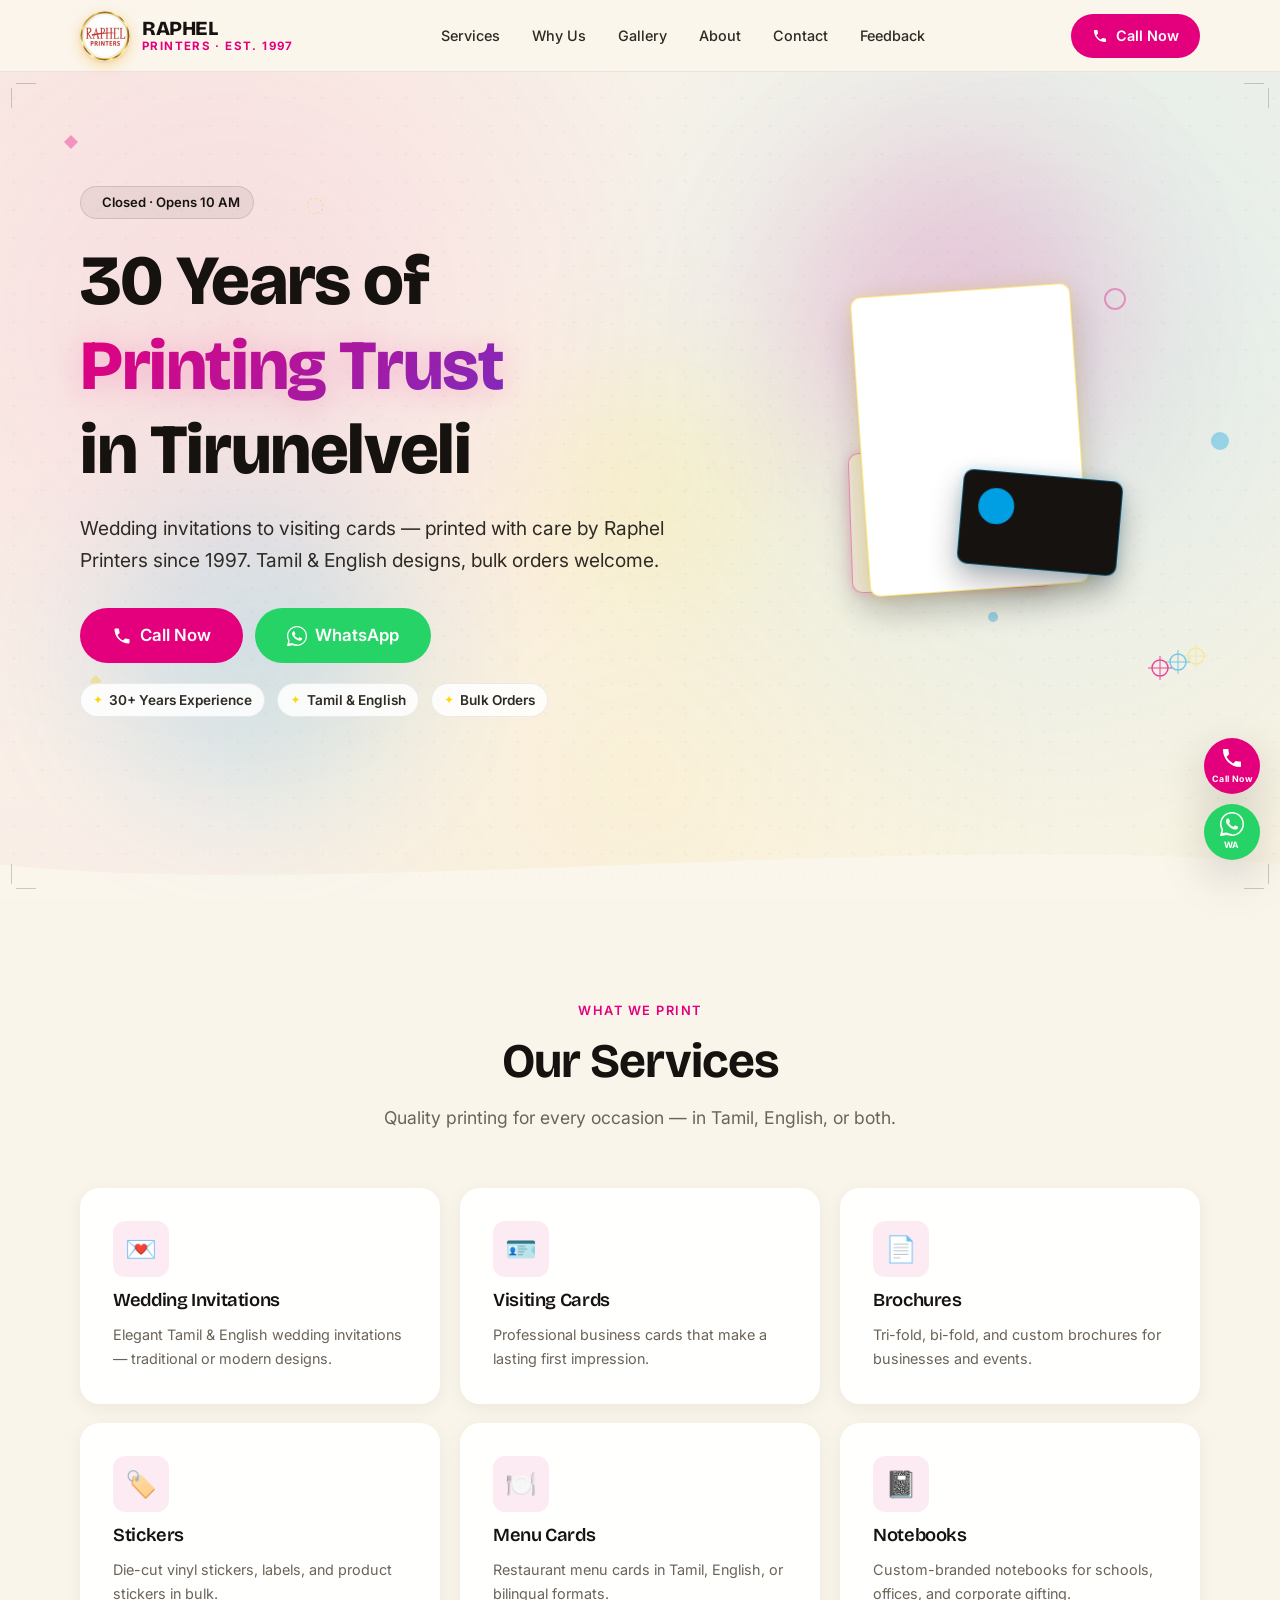
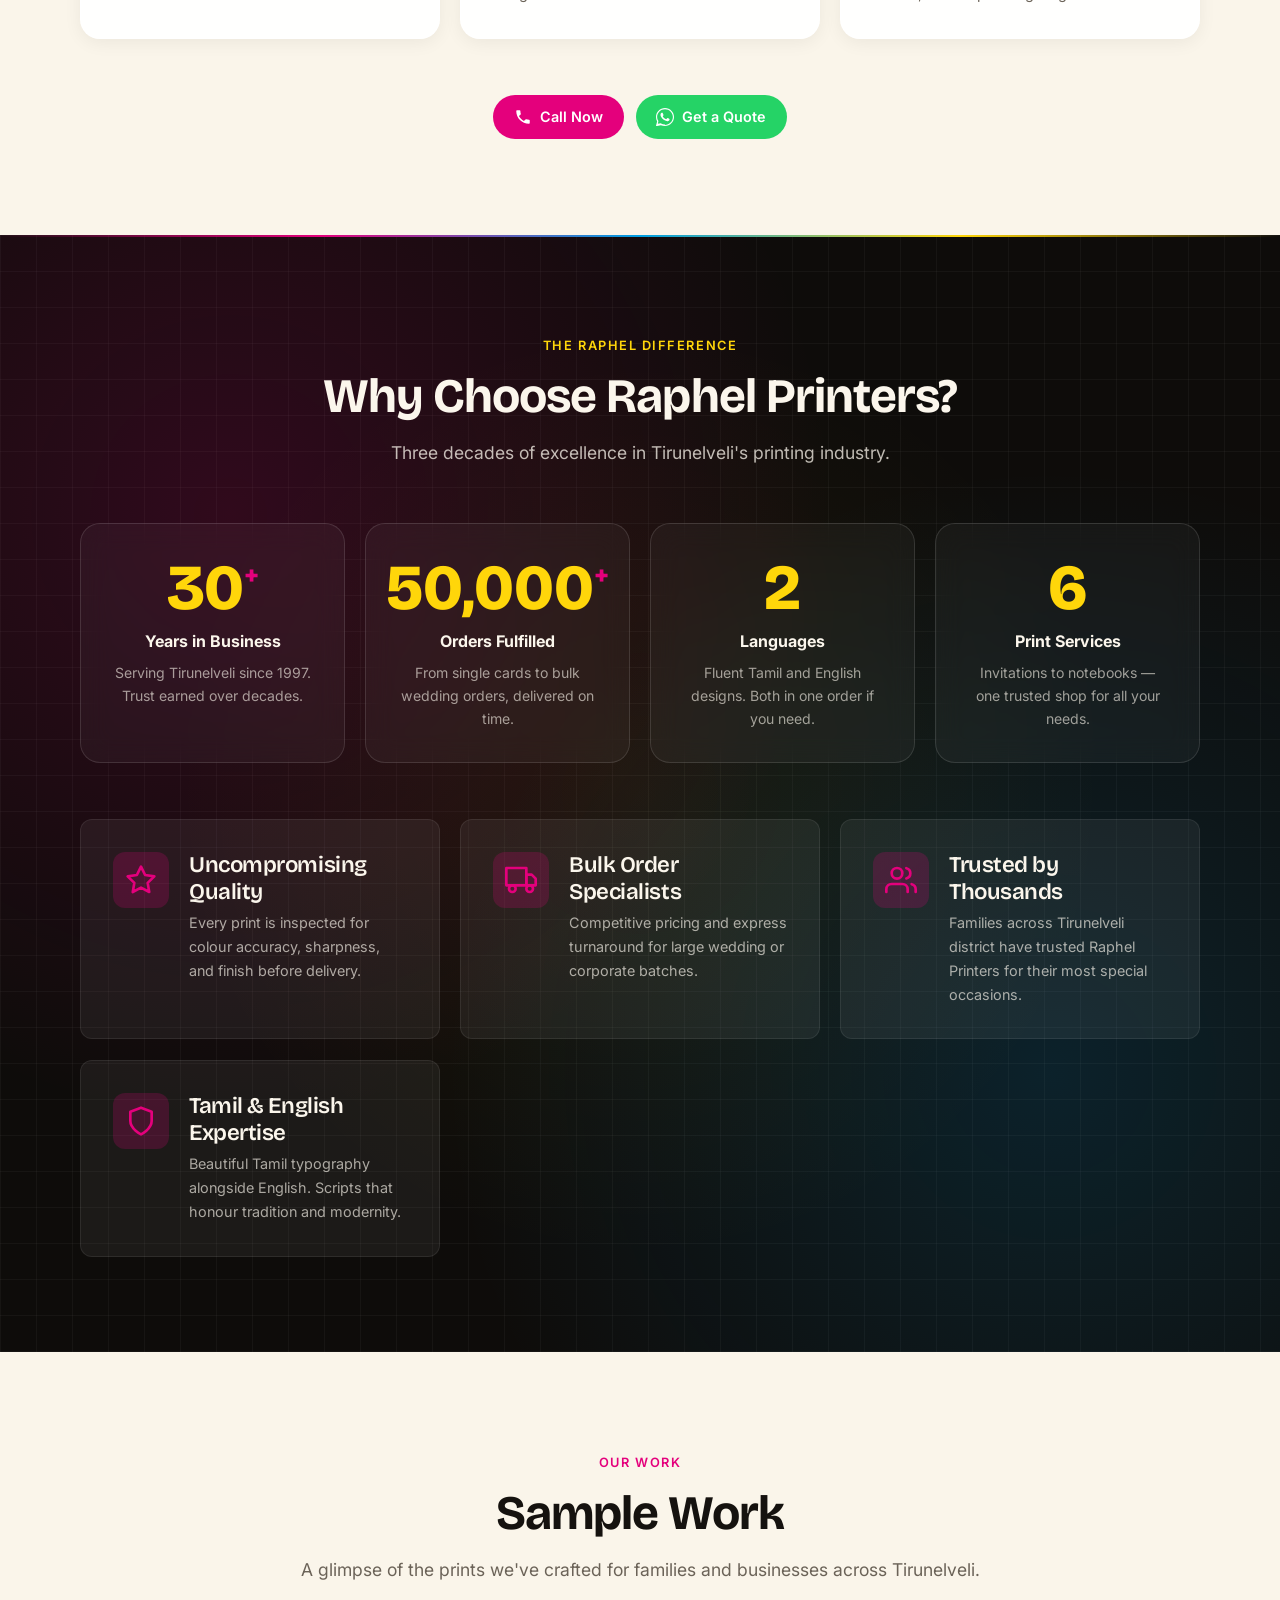
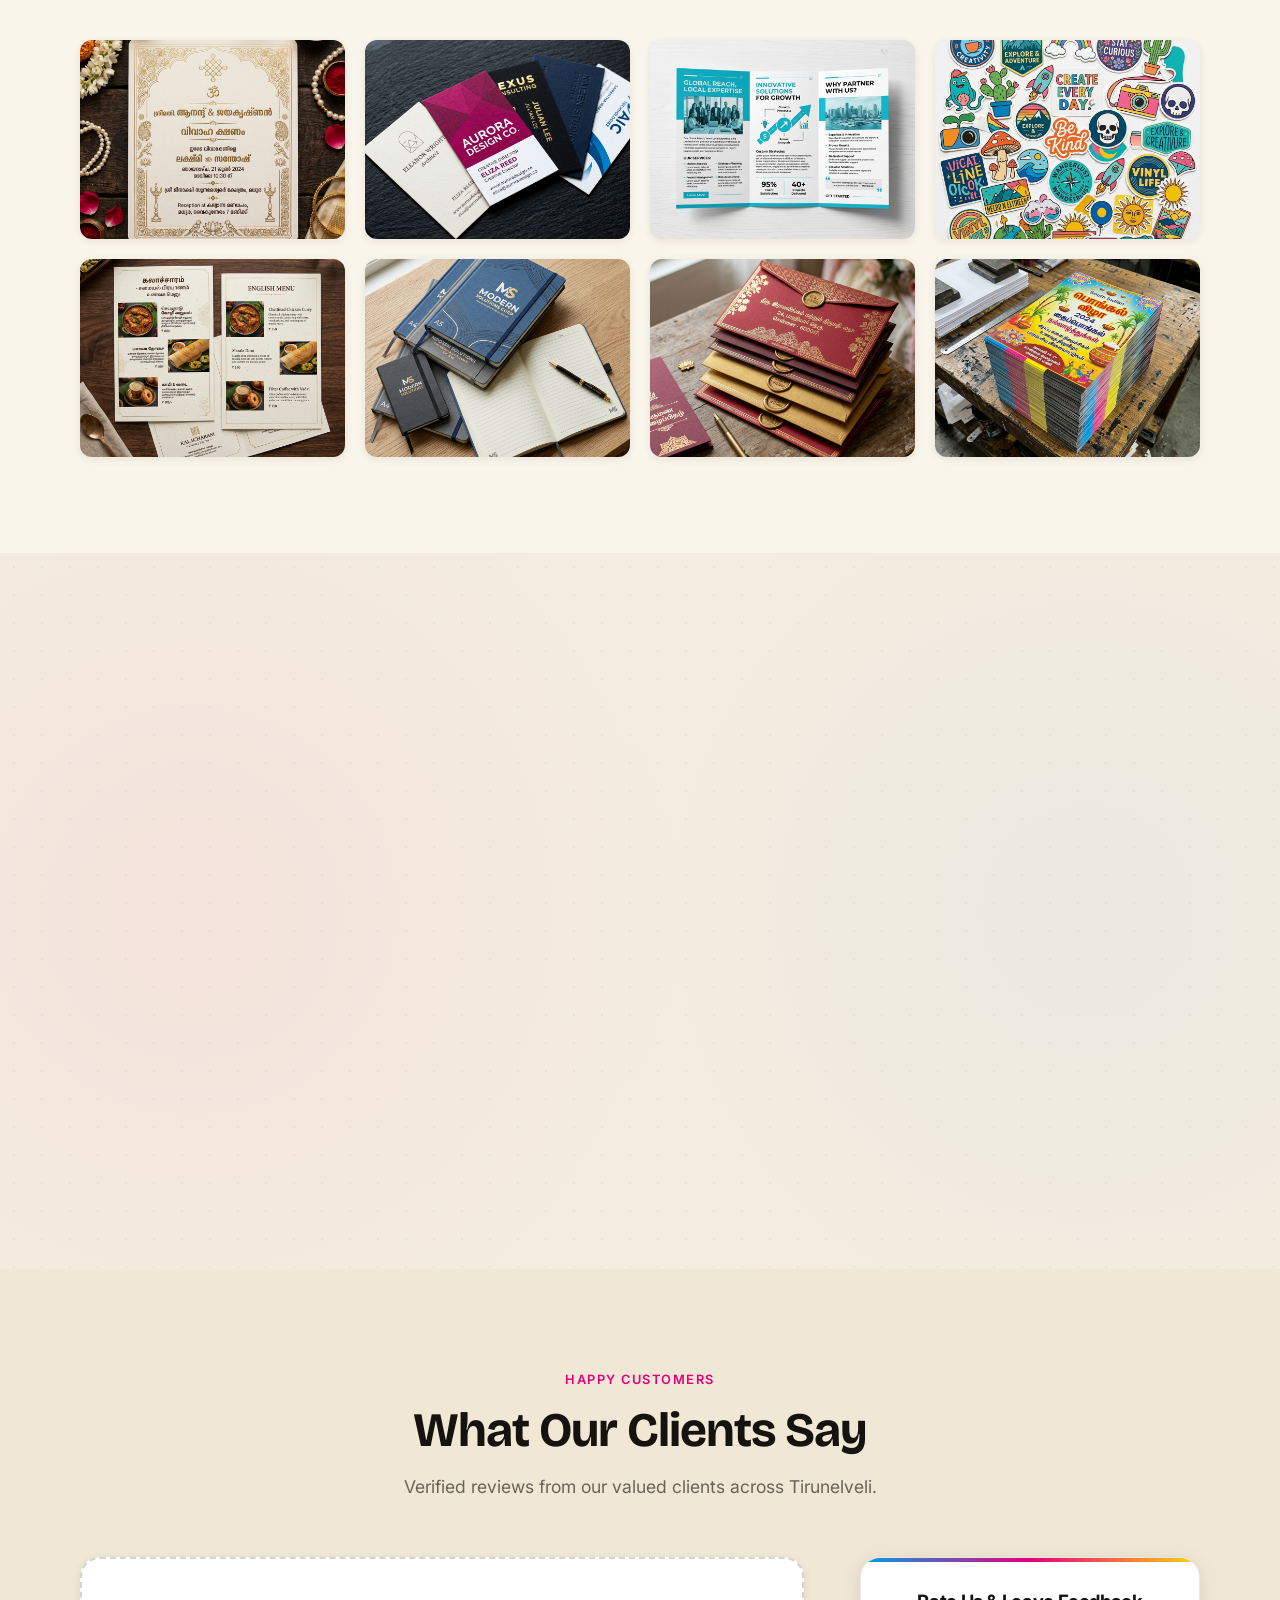
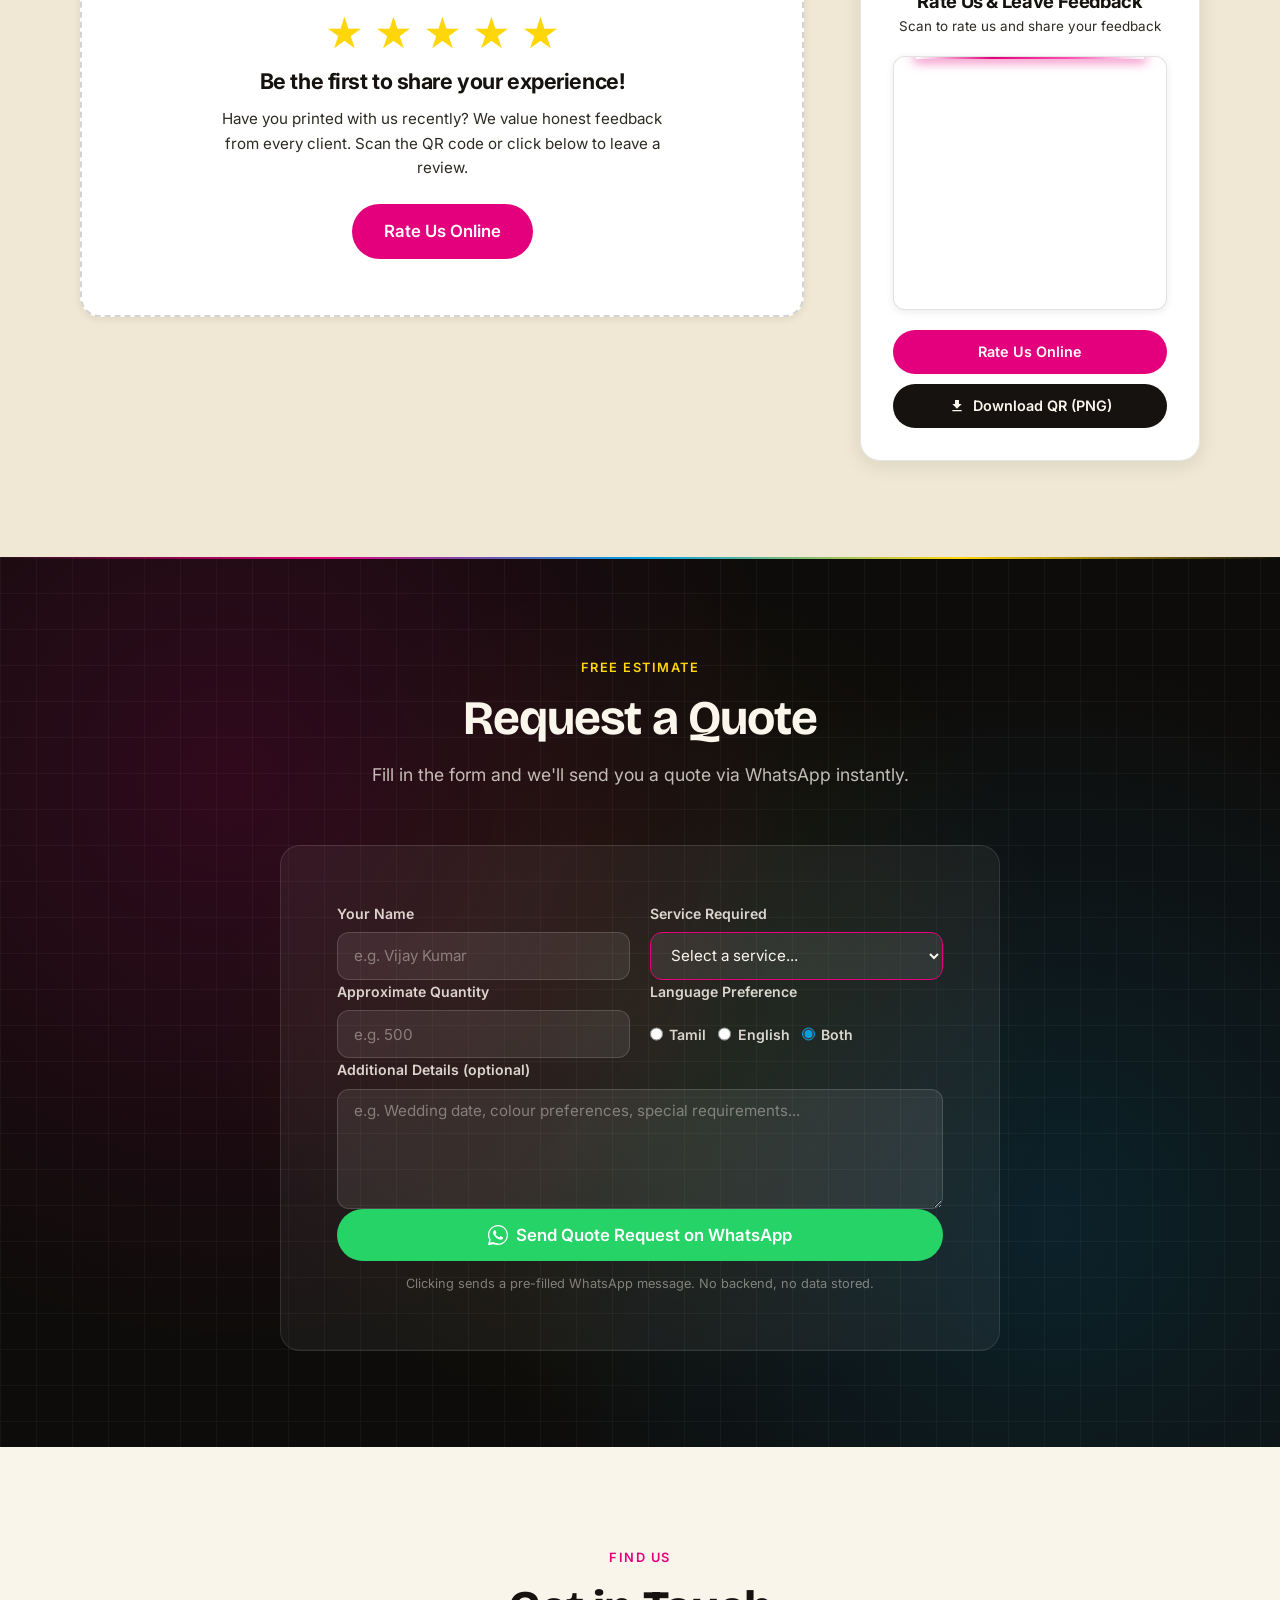
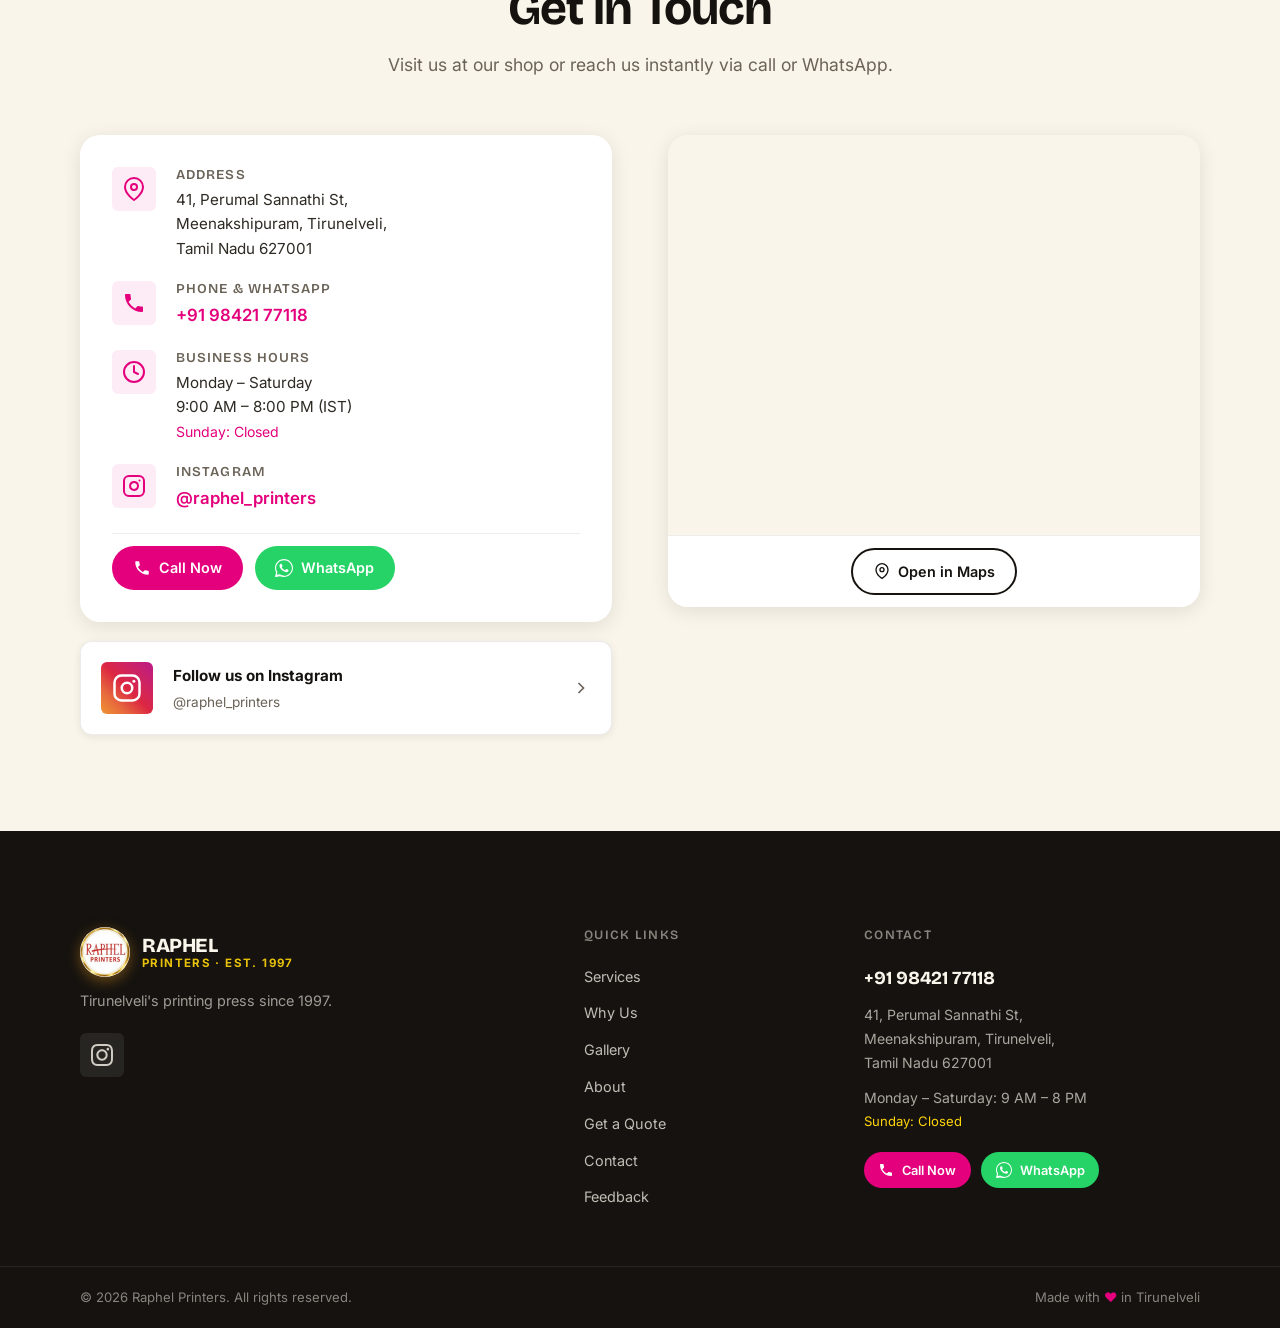
==== commit 9e474c3f: "Update site address to raphelprinters-tirunelveli" ====
--- a/index.html
+++ b/index.html
@@ -14,19 +14,18 @@
   <meta http-equiv="Pragma" content="no-cache" />
   <meta http-equiv="Expires" content="0" />
 
-  <!-- TODO: Replace with your actual domain -->
-  <link rel="canonical" href="https://raphelprinters.com/" />
-  <link rel="alternate" hreflang="en" href="https://raphelprinters.com/" />
-  <link rel="alternate" hreflang="ta" href="https://raphelprinters.com/?lang=ta" />
+  <!-- Canonical & Language Alternates -->
+  <link rel="canonical" href="https://raphelprinters-tirunelveli.netlify.app/" />
+  <link rel="alternate" hreflang="en" href="https://raphelprinters-tirunelveli.netlify.app/" />
+  <link rel="alternate" hreflang="ta" href="https://raphelprinters-tirunelveli.netlify.app/?lang=ta" />
 
   <!-- Open Graph -->
   <meta property="og:type" content="website" />
   <meta property="og:site_name" content="Raphel Printers" />
   <meta property="og:title" content="Raphel Printers, Tirunelveli | 30 Years of Printing Excellence" />
   <meta property="og:description" content="Wedding invitations, visiting cards, brochures, stickers, menu cards & notebooks. Serving Tirunelveli since 1997. Tamil & English designs." />
-  <!-- TODO: Replace with final domain -->
-  <meta property="og:url" content="https://raphelprinters.com/" />
-  <meta property="og:image" content="https://raphelprinters.com/images/og-image.jpg" />
+  <meta property="og:url" content="https://raphelprinters-tirunelveli.netlify.app/" />
+  <meta property="og:image" content="https://raphelprinters-tirunelveli.netlify.app/images/og-image.jpg" />
   <meta property="og:locale" content="en_IN" />
   <meta property="og:locale:alternate" content="ta_IN" />
 
@@ -34,7 +33,7 @@
   <meta name="twitter:card" content="summary_large_image" />
   <meta name="twitter:title" content="Raphel Printers, Tirunelveli | Wedding Invitations & More" />
   <meta name="twitter:description" content="Tirunelveli's trusted printing press for 30+ years. Tamil & English designs. Call +91 9842177118." />
-  <meta name="twitter:image" content="https://raphelprinters.com/images/og-image.jpg" />
+  <meta name="twitter:image" content="https://raphelprinters-tirunelveli.netlify.app/images/og-image.jpg" />
 
   <!-- Fonts -->
   <link rel="preconnect" href="https://fonts.googleapis.com" />
@@ -54,9 +53,9 @@
     "@type": "PrintShop",
     "name": "Raphel Printers",
     "description": "Printing press in Tirunelveli specialising in wedding invitations, visiting cards, brochures, stickers, menu cards and notebooks in Tamil and English.",
-    "url": "https://raphelprinters.com/",
+    "url": "https://raphelprinters-tirunelveli.netlify.app/",
     "telephone": "+919842177118",
-    "image": "https://raphelprinters.com/images/shop-front.jpg",
+    "image": "https://raphelprinters-tirunelveli.netlify.app/images/shop-front.jpg",
     "address": {
       "@type": "PostalAddress",
       "streetAddress": "41, Perumal Sannathi St, Meenakshipuram",
